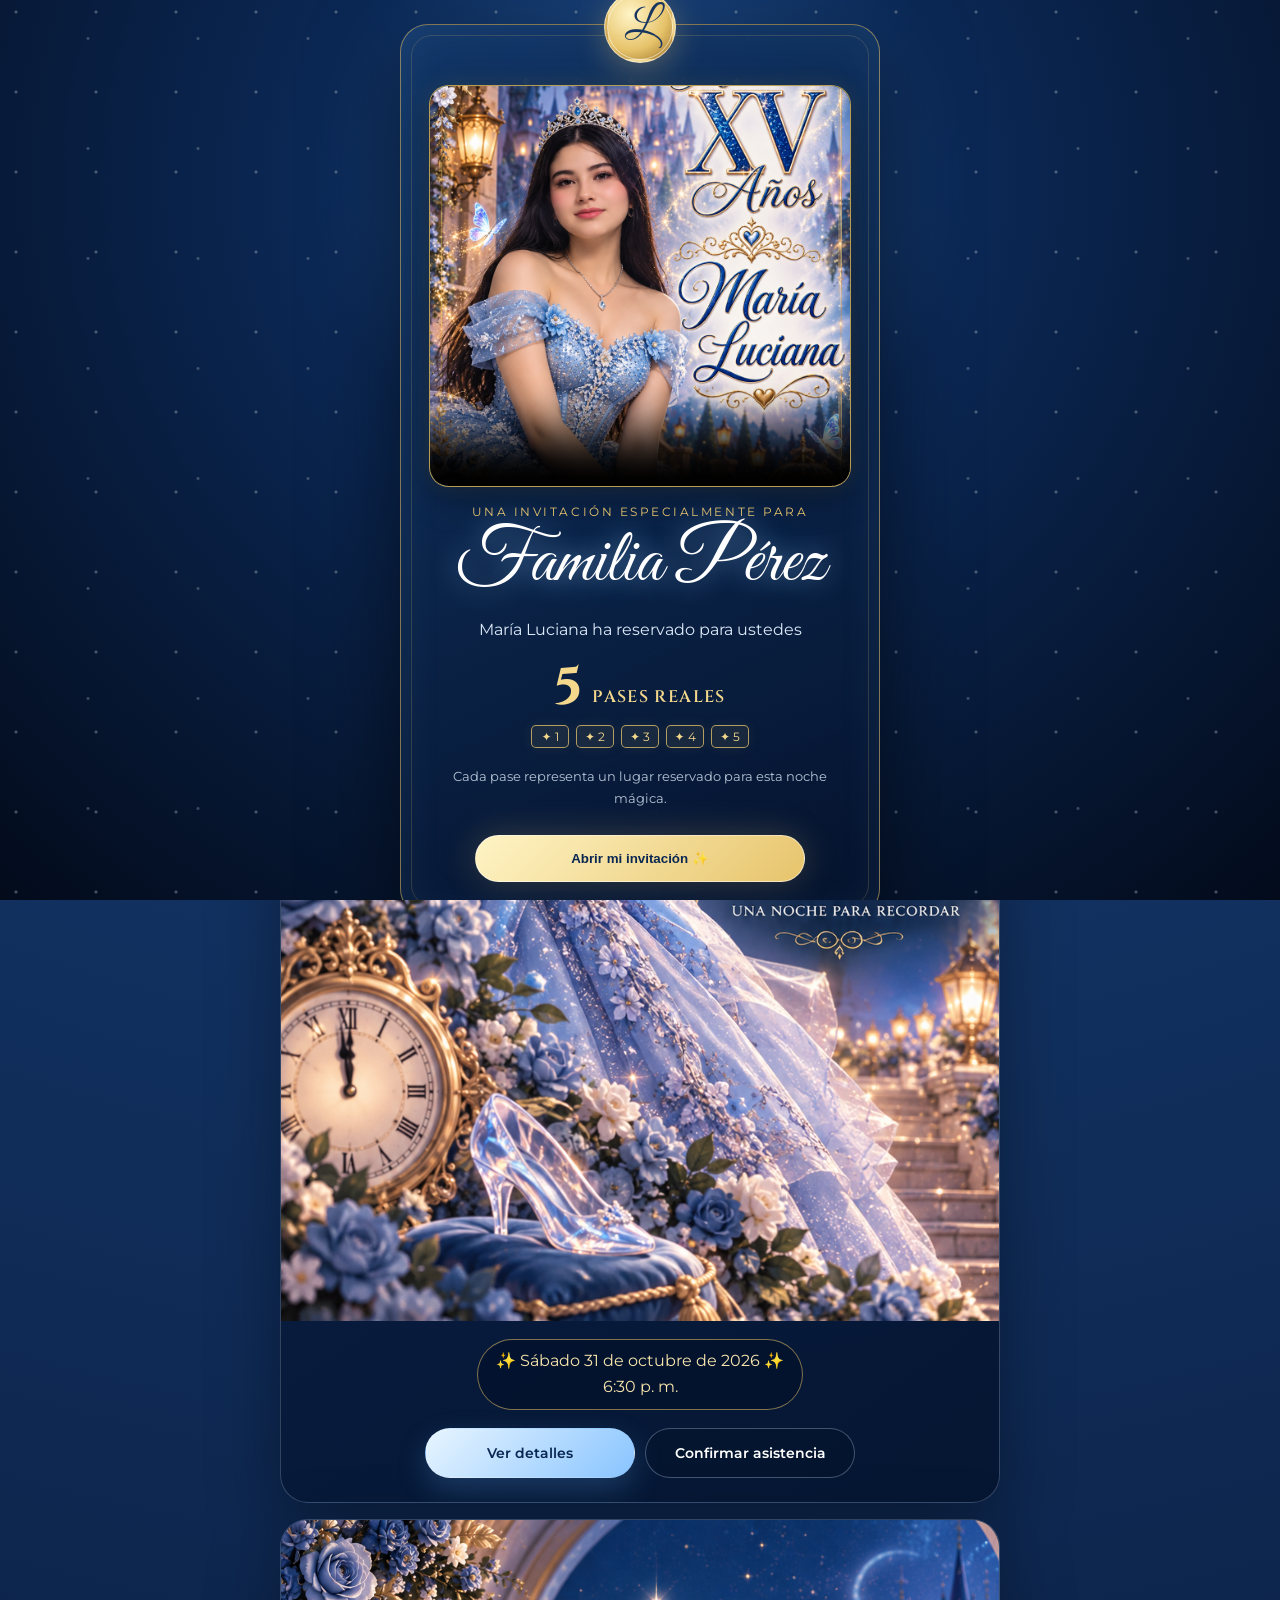
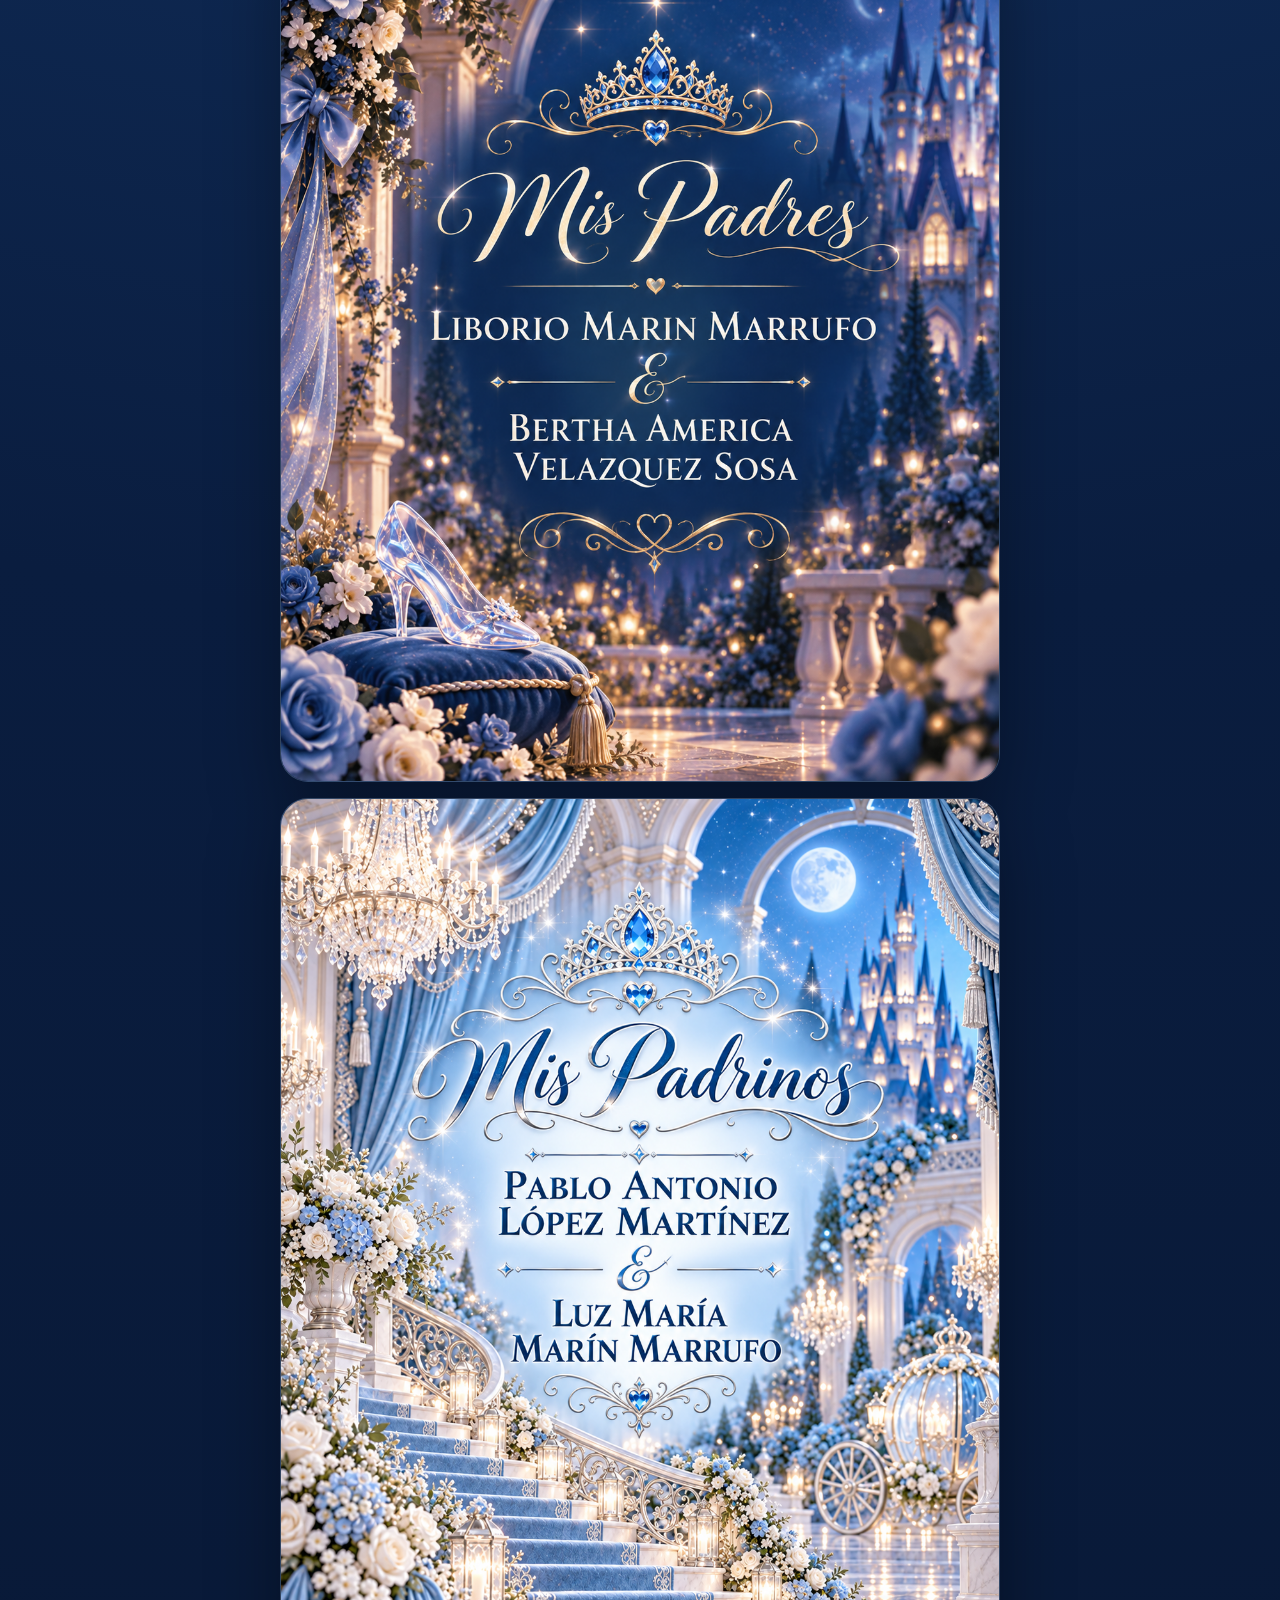
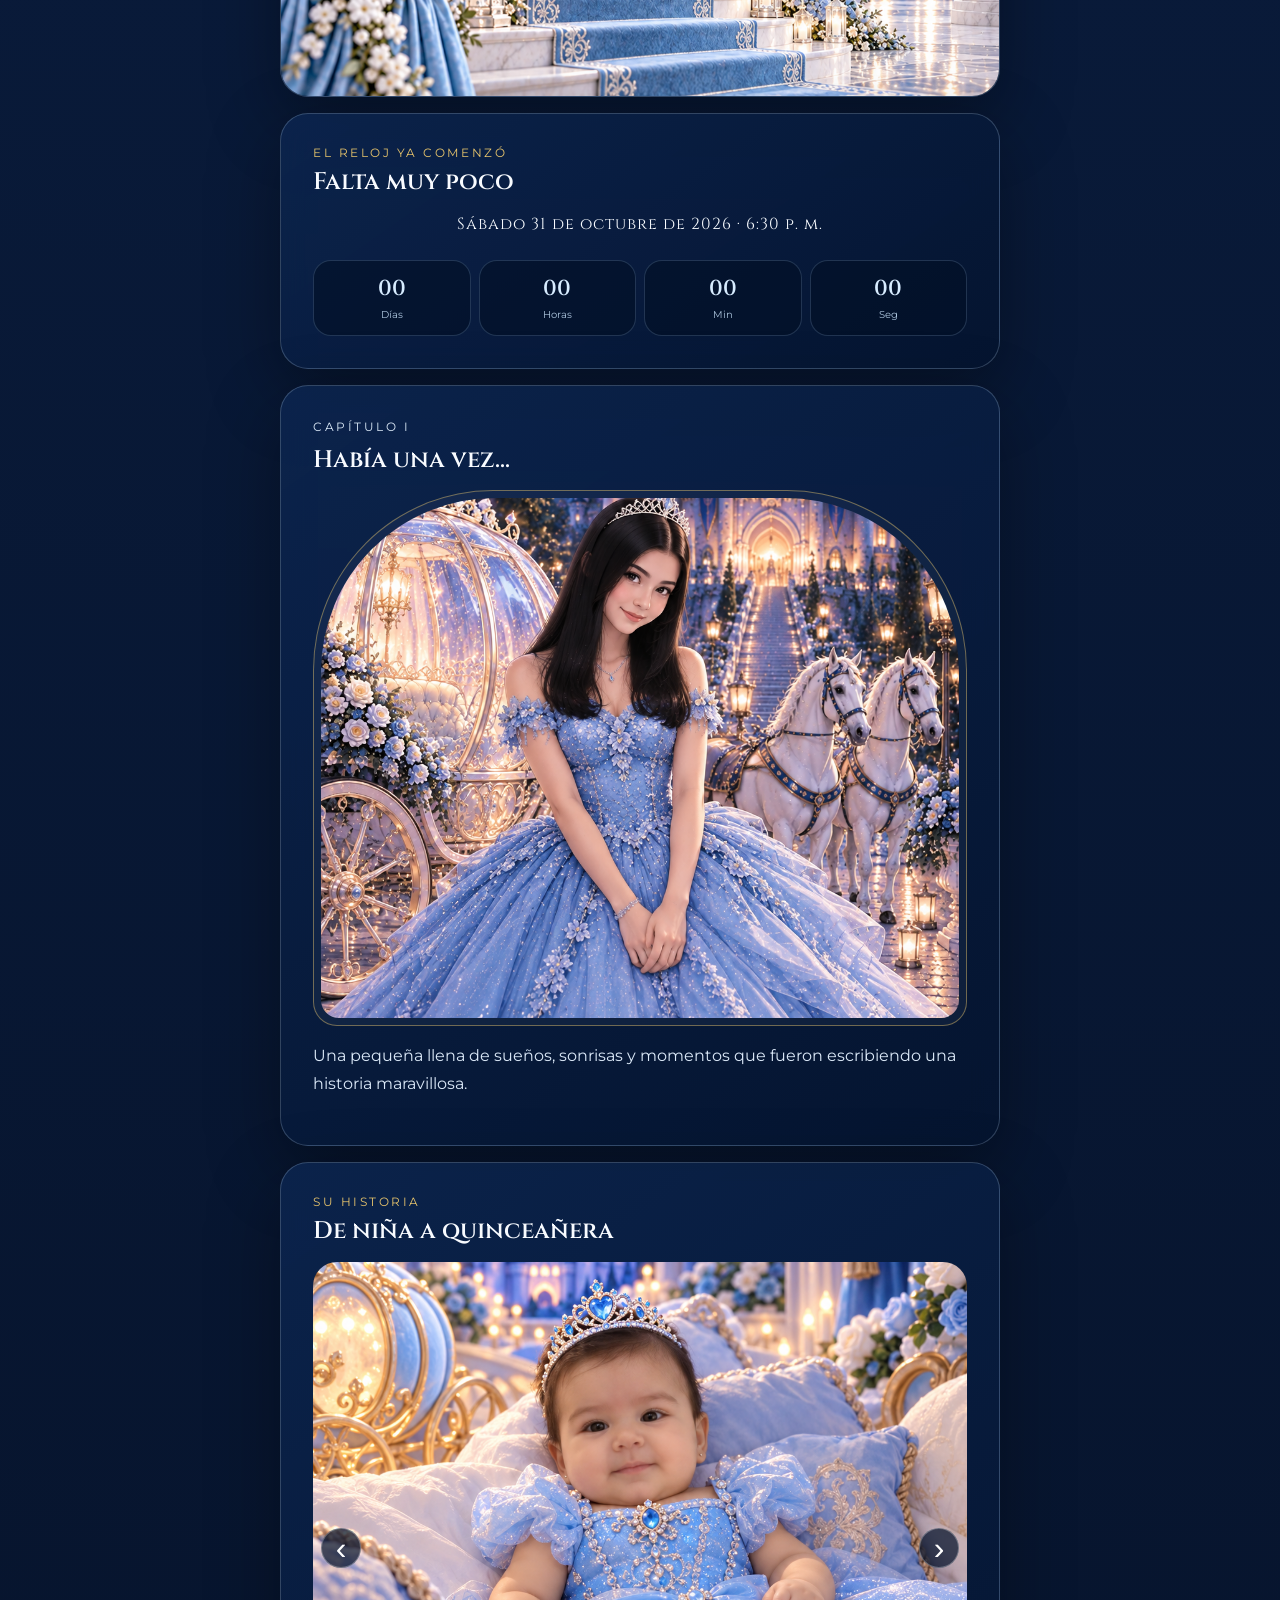
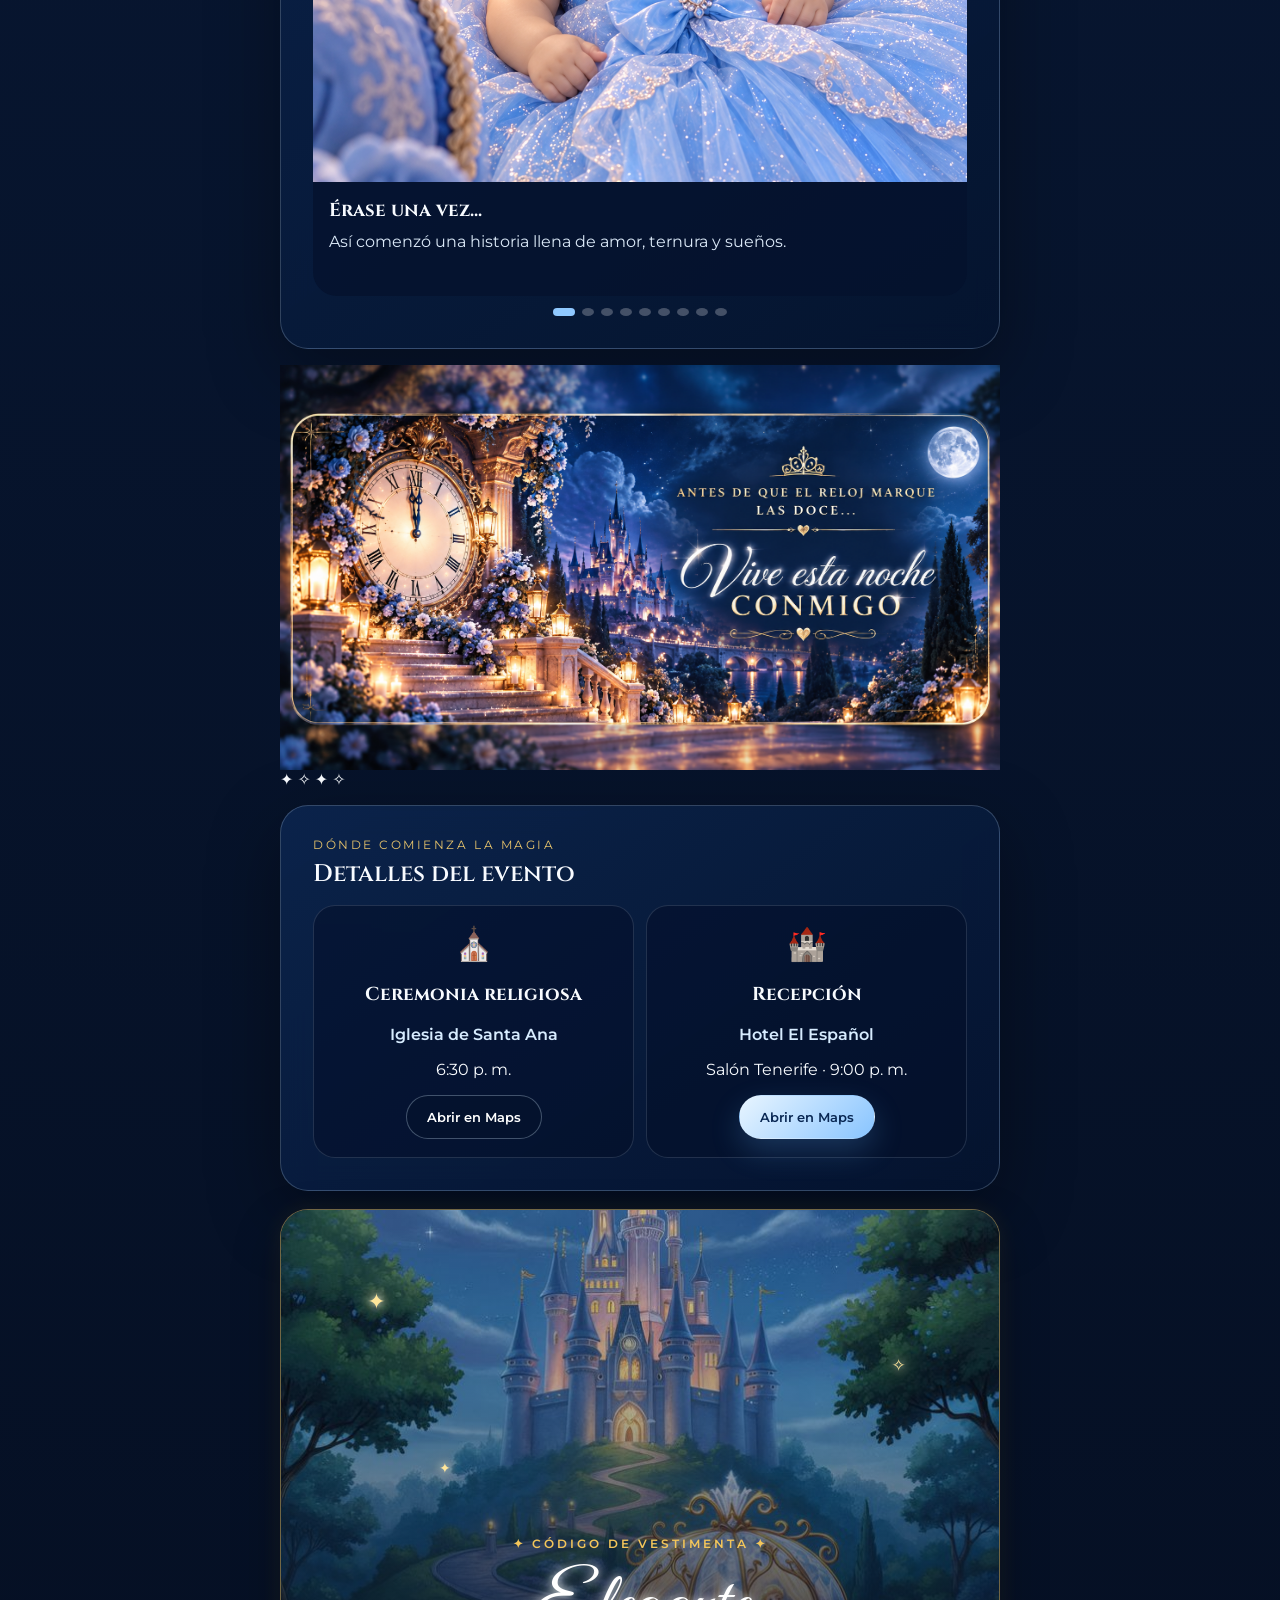
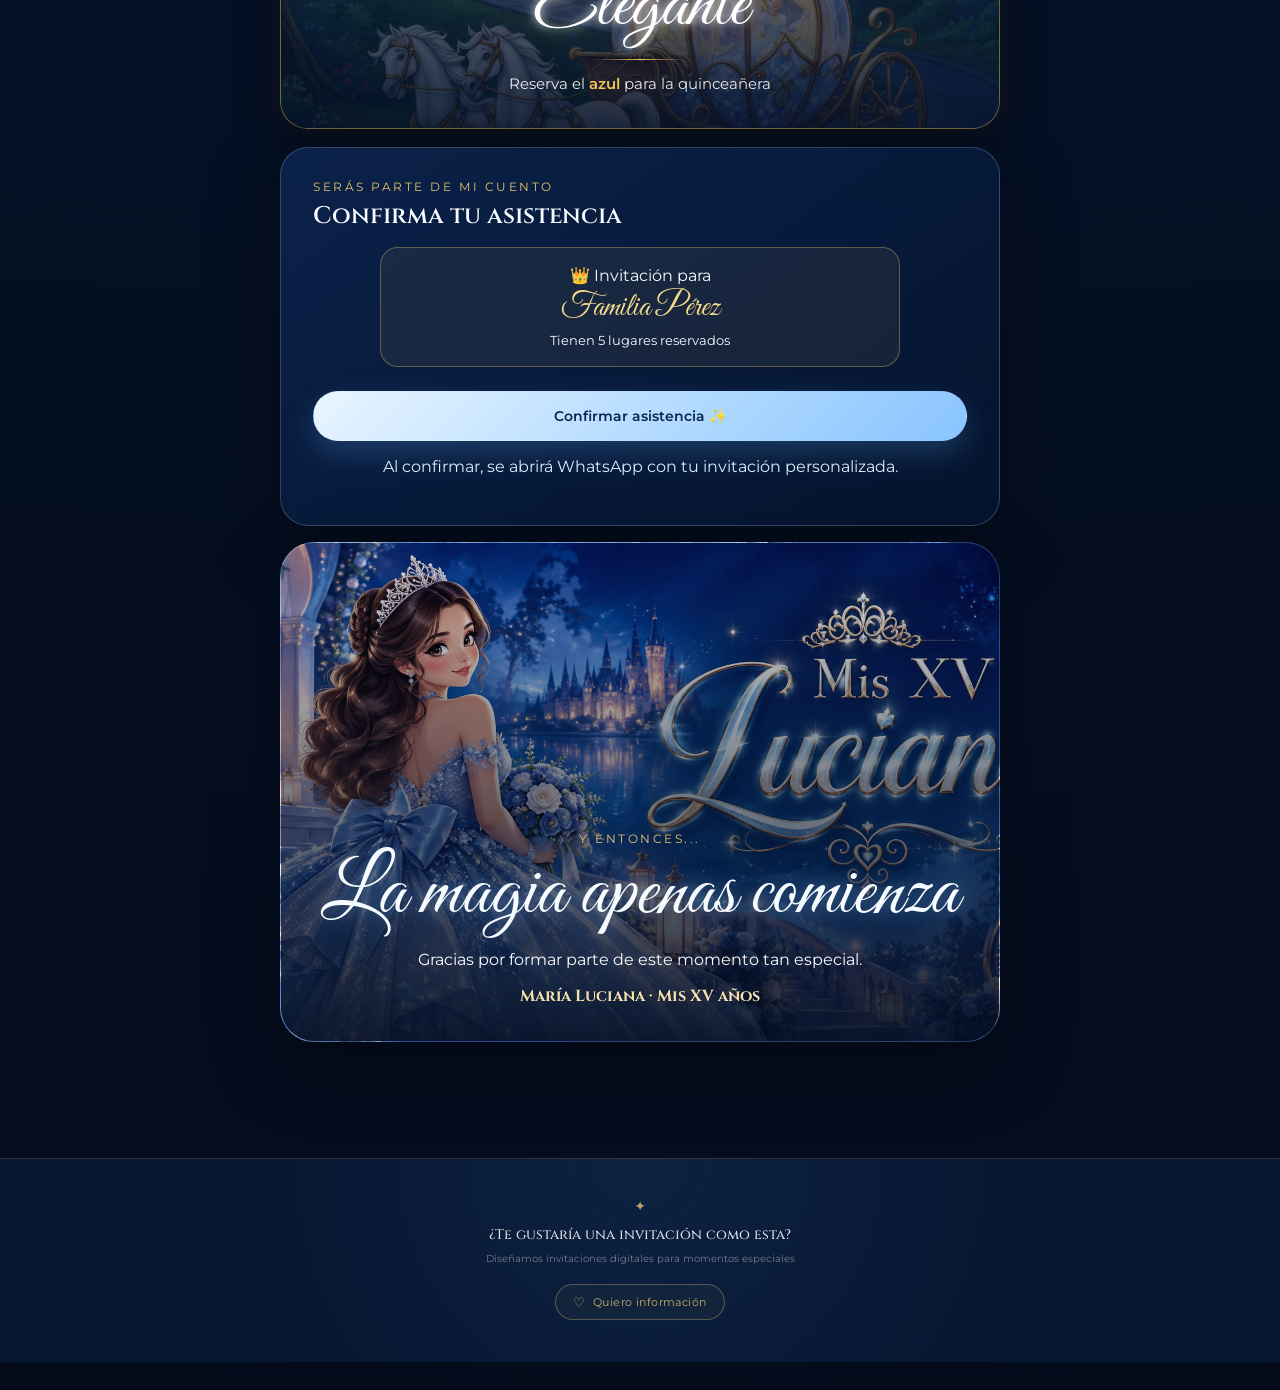
==== index.html @ dbb1c1dc "chore:img" ====
<!DOCTYPE html>
<html lang="es">
<head>
  <meta charset="UTF-8" />
  <meta name="viewport" content="width=device-width, initial-scale=1.0, viewport-fit=cover" />
  <meta name="theme-color" content="#0f2b5f" />
  <title>Mis XV - María Luciana</title>
  <meta name="description" content="Invitación de XV años de Luciana inspirada en Cenicienta." />
  <meta property="og:title" content="Mis XV - María Luciana ✨" />
  <meta property="og:description" content="Acompáñame a vivir una noche mágica inspirada en Cenicienta." />
  <meta property="og:title" content="Mis XV - María Luciana ✨" />
<meta property="og:description" content="Acompáñame a vivir una noche mágica ✨" />

<meta property="og:image" content="https://lauraac.github.io/cenicienta/img/portadaluci.jpg" />
<meta property="og:image:secure_url" content="https://lauraac.github.io/cenicienta/img/portadaluci.jpg" />
<meta property="og:image:type" content="image/jpeg" />
<meta property="og:image:width" content="1200" />
<meta property="og:image:height" content="630" />

<meta property="og:url" content="https://lauraac.github.io/cenicienta/" />
<meta property="og:type" content="website" />
  <link rel="preconnect" href="https://fonts.googleapis.com">
  <link rel="preconnect" href="https://fonts.gstatic.com" crossorigin>
  <link href="https://fonts.googleapis.com/css2?family=Cinzel:wght@500;600;700&family=Great+Vibes&family=Montserrat:wght@300;400;500;600&display=swap" rel="stylesheet">
  <link rel="stylesheet" href="styles.css" />
  <script src="script.js" defer></script>
</head>
<body>
  <!-- SOBRE MÁGICO PERSONALIZADO -->
 <section class="royal-envelope" id="royalEnvelope" aria-label="Invitación personalizada">

  <div class="royal-envelope__stars" aria-hidden="true">
    ✦ ✧ ✦ ✧ ✦
  </div>

  <div class="royal-envelope__card">

    <div class="royal-envelope__seal">L</div>

    <!-- VIDEO DE LA INVITACIÓN -->
    <div class="royal-envelope__video">

<video
  id="welcomeVideo"
  controls
  playsinline
  preload="auto"
  poster="./img/imgintro.png">

  <source
    src="./img/Amo.mp4"
    type="video/mp4">

</video>

    </div>

    <p class="eyebrow">
      Una invitación especialmente para
    </p>

    <h1 id="familyName">
      Familia Pérez
    </h1>

    <p class="royal-envelope__copy">
      María Luciana ha reservado para ustedes
    </p>

    <div class="royal-passes">
      <span class="royal-passes__number" id="passCount">5</span>
      <span class="royal-passes__label" id="passLabel">
        Pases Reservados
      </span>
    </div>

    <div
      class="royal-tickets"
      id="royalTickets"
      aria-hidden="true">
    </div>



    <p class="royal-envelope__note">
      Cada pase representa un lugar reservado
      para esta noche mágica.
    </p>

    <button
      class="royal-envelope__button"
      id="openInvitationBtn"
      type="button">

      Abrir mi invitación ✨

    </button>

  </div>

</section>

  <div class="sparkles" id="sparkles"></div>

  <!-- VIDEO DE INICIO -->
  <div class="intro intro--waiting" id="intro">
    <video
      id="introVideo"
      class="intro__video"
      playsinline
      muted
      preload="metadata"
      poster="./img/portada.jpg"
    >
      <source src="./img/intro.mp4" type="video/mp4" />
    </video>

    <div class="intro__shade"></div>

    <button
      class="audio-hint"
      id="audioHint"
      type="button">
      🔊 Toca para escuchar
    </button>

    <div class="intro__content">
      <p class="eyebrow">Érase una vez...</p>
      <h1>María Luciana</h1>
      <p class="intro__subtitle">Mis XV años</p>
    </div>

    <button
      id="enterBtn"
      class="enter-btn"
      type="button">
      Entrar al cuento ✨
    </button>
  </div>

  <!-- BOTÓN DE MÚSICA -->
  <button
    class="music-btn"
    id="musicBtn"
    type="button"
    aria-label="Reproducir música">
    ♫
  </button>

  <audio id="bgMusic" loop preload="none">
    <source src="./img/musicaa.mp3" type="audio/mpeg" />
  </audio>

  <main class="page-shell">

    <!-- PORTADA PRINCIPAL -->
    <section class="hero-image-section section-reveal" id="inicio">

      <img
        src="./img/portada10.png"
        alt="Mis XV años de María Luciana"
        class="hero-main-image"
      />

      <div class="hero-image-info">

        <div class="date-chip">
          <span>✨ Sábado 31 de octubre de 2026 ✨</span>
          <span>6:30 p. m.</span>
        </div>

        <div class="hero__actions">
          <a href="#detalles" class="btn btn--primary">
            Ver detalles
          </a>

          <a href="#confirmacion" class="btn btn--ghost">
            Confirmar asistencia
          </a>
        </div>

      </div>
    </section>

    <!-- PAPÁS -->
    <section class="parents-image-section section-reveal">
      <img
        src="./img/padres.png"
        alt="Padres de María Luciana"
        class="parents-image"
      />
    </section>

        <section class="parents-image-section section-reveal">
      <img
        src="./img/padrinos.png"
        alt="Padres de María Luciana"
        class="parents-image"
      />
    </section>

    <section class="section card section-reveal countdown-section">
     <p class="eyebrow">El reloj ya comenzó</p>
<h2 class="section-title">Falta muy poco</h2>
<p class="event-date">
  Sábado 31 de octubre de 2026 · 6:30 p. m.
</p>
      <div class="countdown" id="countdown">
        <div><span id="days">00</span><small>Días</small></div>
        <div><span id="hours">00</span><small>Horas</small></div>
        <div><span id="minutes">00</span><small>Min</small></div>
        <div><span id="seconds">00</span><small>Seg</small></div>
      </div>
    </section>

    <section class="section story section-reveal">
      <p class="eyebrow">Capítulo I</p>
      <h2 class="section-title">Había una vez...</h2>
      <div class="story__media ornate-frame">
        <img src="./img/foto1.jpg" alt="Luciana de niña" />
      </div>
      <p>Una pequeña llena de sueños, sonrisas y momentos que fueron escribiendo una historia maravillosa.</p>
    </section>

    <section class="section section-reveal">
      <p class="eyebrow">Su historia</p>
      <h2 class="section-title">De niña a quinceañera</h2>
      <div class="carousel" id="carousel">
        <button class="carousel__btn carousel__btn--prev" id="prevBtn" aria-label="Anterior">‹</button>
        <div class="carousel__viewport">
<div class="carousel__track" id="track">

  <article class="slide">
    <img src="./img/14.png" alt="María Luciana de bebé">
    <div>
      <h3>Érase una vez...</h3>
      <p>Así comenzó una historia llena de amor, ternura y sueños.</p>
    </div>
  </article>

  <article class="slide">
    <img src="./img/12.png" alt="Recuerdos de su infancia">
    <div>
      <h3>Mis primeros sueños</h3>
      <p>Pequeños pasos que comenzaron a escribir mi propia historia.</p>
    </div>
  </article>

  <article class="slide">
    <img src="./img/15.png" alt="Momentos de su niñez">
    <div>
      <h3>Un mundo de ilusión</h3>
      <p>Juegos, sonrisas y momentos mágicos que guardaré para siempre.</p>
    </div>
  </article>

  <article class="slide">
    <img src="./img/13.png" alt="Recuerdos especiales">
    <div>
      <h3>Creciendo entre sueños</h3>
      <p>Cada año trajo nuevas aventuras, aprendizajes y recuerdos.</p>
    </div>
  </article>

  <article class="slide">
    <img src="./img/16.png" alt="Una etapa especial">
    <div>
      <h3>Mi pequeña historia</h3>
      <p>Con cada paso fui descubriendo quién quería llegar a ser.</p>
    </div>
  </article>

  <article class="slide">
    <img src="./img/11.png" alt="Creciendo">
    <div>
      <h3>Los años pasaron...</h3>
      <p>Y aquella pequeña niña comenzó a convertirse en una jovencita.</p>
    </div>
  </article>

  <article class="slide">
    <img src="./img/17.png" alt="Camino a sus quince años">
    <div>
      <h3>Camino a mis XV</h3>
      <p>Los sueños crecieron conmigo y una noche muy especial comenzó a acercarse.</p>
    </div>
  </article>

  <article class="slide">
    <img src="./img/18.png" alt="María Luciana">
    <div>
      <h3>Un sueño por cumplir</h3>
      <p>Hoy miro atrás con una sonrisa y hacia adelante con el corazón lleno de ilusión.</p>
    </div>
  </article>

  <article class="slide">
    <img src="./img/19.png" alt="María Luciana en sus quince años">
    <div>
      <h3>Y llegaron mis XV...</h3>
      <p>Hoy comienza un nuevo capítulo de mi historia y quiero compartirlo contigo.</p>
    </div>
  </article>

</div>
        </div>
        <button class="carousel__btn carousel__btn--next" id="nextBtn" aria-label="Siguiente">›</button>
      </div>
      <div class="dots" id="dots"></div>
    </section>

  <section class="midnight-magic section-reveal">

  <img
    src="./img/22.png"
    alt="Antes de que el reloj marque las doce, vive esta noche conmigo"
    class="midnight-magic__image"
  />

  <!-- Brillo que pasa sobre la imagen -->
  <div class="midnight-magic__shine"></div>

  <!-- Estrellitas mágicas -->
  <div class="midnight-magic__sparkles" aria-hidden="true">
    <span>✦</span>
    <span>✧</span>
    <span>✦</span>
    <span>✧</span>
  </div>

</section>

    <section class="section section-reveal" id="detalles">
      <p class="eyebrow">Dónde comienza la magia</p>
      <h2 class="section-title">Detalles del evento</h2>
      <div class="event-grid">
        <article class="event-card">
          <span class="event-icon">⛪</span>
          <h3>Ceremonia religiosa</h3>
          <p class="event-name">Iglesia de Santa Ana</p>
          <p>6:30 p. m.</p>
          <a class="btn btn--small btn--ghost" href="https://www.google.com/maps/search/?api=1&query=Iglesia+de+Santa+Ana" target="_blank" rel="noopener">Abrir en Maps</a>
        </article>
        <article class="event-card">
          <span class="event-icon">🏰</span>
          <h3>Recepción</h3>
          <p class="event-name">Hotel El Español</p>
          <p>Salón Tenerife · 9:00 p. m.</p>
          <a class="btn btn--small btn--primary" href="https://www.google.com/maps/search/?api=1&query=Hotel+El+Español+Salon+Tenerife" target="_blank" rel="noopener">Abrir en Maps</a>
        </article>
      </div>
    </section>

<section class="dress-code section-reveal">

  <img
    src="./img/carruaje.png"
    alt="Carruaje de Cenicienta"
    class="dress-code__image"
    onerror="this.style.display='none'"
  />

  <div class="dress-code__overlay"></div>

  <div class="dress-code__sparkles" aria-hidden="true">
    <span>✦</span>
    <span>✧</span>
    <span>✦</span>
  </div>

  <div class="dress-code__content">

    <p class="dress-code__eyebrow">
      ✦ Código de vestimenta ✦
    </p>

    <h2>Elegante</h2>

    <div class="dress-code__line"></div>

    <p>
      Reserva el <strong>azul</strong> para la quinceañera
    </p>

  </div>

</section>

    <section class="section section-reveal" id="confirmacion">
      <p class="eyebrow">Serás parte de mi cuento</p>
      <h2 class="section-title">Confirma tu asistencia</h2>
      <div class="reservation-card" id="reservationCard">
        <span>👑 Invitación para</span>
        <strong id="rsvpFamilyName">Familia Pérez</strong>
        <small id="rsvpPassInfo">Tienen 5 lugares reservados</small>
      </div>
      <div class="simple-confirmation">
        <button class="btn btn--primary btn--full" id="confirmWhatsappBtn" type="button">Confirmar asistencia ✨</button>
        <p class="form-msg" id="formMsg">Al confirmar, se abrirá WhatsApp con tu invitación personalizada.</p>
      </div>
    </section>

    <section class="finale section-reveal">
      <div class="finale__overlay"></div>
      <div class="finale__content">
        <p class="eyebrow">Y entonces...</p>
        <h2 class="script-title">La magia apenas comienza</h2>
        <p>Gracias por formar parte de este momento tan especial.</p>
        <strong>María Luciana · Mis XV años</strong>
      </div>
    </section>
  </main>
<footer class="creator-footer">

  <div class="creator-footer__content">

    <span class="creator-footer__sparkle">✦</span>

    <p class="creator-footer__title">
      ¿Te gustaría una invitación como esta?
    </p>

    <p class="creator-footer__subtitle">
      Diseñamos invitaciones digitales para momentos especiales
    </p>

    <a
      class="creator-footer__contact"
      href="https://wa.me/525534633490?text=Hola%2C%20vi%20la%20invitaci%C3%B3n%20de%20Mar%C3%ADa%20Luciana%20y%20me%20gustar%C3%ADa%20informaci%C3%B3n%20para%20crear%20una%20invitaci%C3%B3n."
      target="_blank"
      rel="noopener">

      <span>♡</span>
      Quiero información

    </a>

  </div>

</footer>
</main>


<!-- =====================================
     VISOR GRANDE DE LAS FOTOS
===================================== -->

<div class="photo-lightbox" id="photoLightbox">

  <button
    class="photo-lightbox__close"
    id="photoLightboxClose"
    aria-label="Cerrar">
    ×
  </button>

  <div class="photo-lightbox__frame">

    <img
      id="photoLightboxImage"
      src=""
      alt="Recuerdo de María Luciana"
    />

  </div>

  <p class="photo-lightbox__text">
    ✦ Un recuerdo para siempre ✦
  </p>

</div>


</body>
</html>
</body>
</html>
---- styles.css ----
:root {
  --night: #07152f;
  --night2: #102c5d;
  --blue: #8fc8ff;
  --blue2: #d7ecff;
  --gold: #e7c46c;
  --white: #f8fbff;
  --soft: #dbe9f8;
  --glass: rgba(9, 31, 68, 0.72);
  --border: rgba(205, 230, 255, 0.22);
  --shadow: 0 24px 70px rgba(0, 0, 0, 0.34);
}
* {
  box-sizing: border-box;
}
html {
  scroll-behavior: smooth;
}
body {
  margin: 0;
  background: radial-gradient(
    circle at 50% -10%,
    #1c4c8d 0,
    #0a1d3f 35%,
    #040c1c 100%
  );
  color: var(--white);
  font-family: Montserrat, system-ui, sans-serif;
  overflow-x: hidden;
}
img,
video {
  display: block;
  max-width: 100%;
}
a {
  color: inherit;
}
body:before {
  content: "";
  position: fixed;
  inset: 0;
  background:
    linear-gradient(180deg, rgba(255, 255, 255, 0.025), transparent 30%),
    radial-gradient(
      circle at 10% 15%,
      rgba(143, 200, 255, 0.13),
      transparent 24%
    ),
    radial-gradient(
      circle at 90% 35%,
      rgba(231, 196, 108, 0.08),
      transparent 18%
    );
  pointer-events: none;
  z-index: -1;
}

.spark {
  position: absolute;
  width: 4px;
  height: 4px;
  border-radius: 50%;
  background: #fff;
  box-shadow: 0 0 12px 3px rgba(185, 224, 255, 0.8);
  animation: fall linear forwards;
}
@keyframes fall {
  from {
    transform: translateY(-10vh) scale(0.5);
    opacity: 0;
  }
  20% {
    opacity: 1;
  }
  to {
    transform: translateY(110vh) scale(1.2);
    opacity: 0;
  }
}
.intro {
  position: fixed;
  inset: 0;
  z-index: 1000;
  background: #020916;
  overflow: hidden;
}
.intro__video {
  width: 100%;
  height: 100%;
  object-fit: cover;
}
.intro__shade {
  position: absolute;
  inset: 0;
  background: linear-gradient(
    180deg,
    rgba(0, 10, 28, 0.18),
    rgba(2, 9, 22, 0.55) 55%,
    rgba(2, 9, 22, 0.92)
  );
}

.intro h1 {
  font:
    400 clamp(3.4rem, 16vw, 6rem)/0.9 "Great Vibes",
    cursive;
  margin: 8px 0;
  color: white;
  text-shadow: 0 0 28px rgba(151, 205, 255, 0.95);
}
.intro__subtitle {
  font-family: Cinzel, serif;
  letter-spacing: 0.28em;
  text-transform: uppercase;
}
.audio-hint {
  position: absolute;
  top: max(18px, env(safe-area-inset-top));
  left: 50%;
  transform: translateX(-50%);
  border: 1px solid rgba(255, 255, 255, 0.25);
  background: rgba(2, 12, 30, 0.55);
  color: white;
  border-radius: 999px;
  padding: 10px 14px;
  backdrop-filter: blur(12px);
}
.enter-btn {
  position: absolute;
  bottom: 28px;
  left: 50%;
  transform: translateX(-50%);
  width: min(86%, 360px);
  border: 1px solid rgba(255, 255, 255, 0.45);
  border-radius: 999px;
  padding: 15px 20px;
  background: linear-gradient(135deg, #d9efff, #8fc8ff);
  color: #0a2751;
  font-weight: 700;
  box-shadow: 0 0 35px rgba(143, 200, 255, 0.35);
}
.intro.is-hidden {
  opacity: 0;
  visibility: hidden;
  transition: 0.7s ease;
}
.music-btn {
  position: fixed;
  right: 16px;
  bottom: 18px;
  z-index: 100;
  width: 52px;
  height: 52px;
  border-radius: 50%;
  border: 1px solid rgba(255, 255, 255, 0.27);
  background: rgba(8, 26, 58, 0.78);
  color: white;
  font-size: 1.5rem;
  box-shadow: 0 10px 30px rgba(0, 0, 0, 0.32);
  backdrop-filter: blur(14px);
  opacity: 0;
visibility: hidden;
pointer-events: none;
}
.music-btn.show {
  opacity: 1;
  visibility: visible;
  pointer-events: auto;
}
.music-btn.playing {
  animation: pulse 1.8s infinite;
}
@keyframes pulse {
  50% {
    box-shadow:
      0 0 0 9px rgba(143, 200, 255, 0.08),
      0 0 30px rgba(143, 200, 255, 0.5);
  }
}
.page-shell {
  width: min(100%, 720px);
  margin: 0 auto;
  padding: 0 14px 90px;
}
.section,
.hero,
.quote-card,
.midnight-banner,
.finale {
  margin: 16px 0;
  border: 1px solid var(--border);
  box-shadow: var(--shadow);
}
.section {
  padding: 24px 18px;
  border-radius: 28px;
  background: linear-gradient(
    145deg,
    rgba(12, 37, 79, 0.88),
    rgba(5, 20, 47, 0.9)
  );
  backdrop-filter: blur(14px);
}
.eyebrow {
  margin: 0 0 8px;
  text-transform: uppercase;
  letter-spacing: 0.22em;
  font-size: 0.72rem;
  color: var(--gold);
}
.section-title {
  font:
    600 1.5rem/1.2 Cinzel,
    serif;
  margin: 4px 0 16px;
}
.script-title {
  font:
    400 clamp(3rem, 13vw, 5rem)/1 "Great Vibes",
    cursive;
  margin: 0;
  color: #f6fbff;
  text-shadow: 0 0 20px rgba(143, 200, 255, 0.5);
}
.hero {
  min-height: 96svh;
  border-radius: 0 0 34px 34px;
  margin-top: 0;
  position: relative;
  overflow: hidden;
  background:
    linear-gradient(180deg, rgba(8, 27, 61, 0.18), rgba(4, 15, 36, 0.96)),
    radial-gradient(circle at top, #285ca1, #07152f 65%);
  display: flex;
  align-items: flex-end;
}
.hero__stars {
  position: absolute;
  inset: 0;
  background-image: radial-gradient(circle, #fff 1px, transparent 1px);
  background-size: 52px 52px;
  opacity: 0.24;
}
.hero__castle {
  position: absolute;
  inset: auto 0 0;
  width: 100%;
  max-height: 72%;
  object-fit: contain;
  object-position: bottom;
  opacity: 0.36;
  filter: drop-shadow(0 0 30px rgba(143, 200, 255, 0.28));
}
.hero__content {
  position: relative;
  z-index: 2;
  padding: 42px 20px 48px;
  text-align: center;
}
.hero__name {
  font:
    600 clamp(2.3rem, 11vw, 4.3rem)/1 Cinzel,
    serif;
  margin: 8px 0 14px;
  letter-spacing: 0.08em;
}
.hero__text {
  color: var(--soft);
  line-height: 1.7;
  font-size: 0.95rem;
}
.date-chip {
  display: inline-block;
  margin: 16px 0;
  padding: 10px 14px;
  border: 1px solid rgba(231, 196, 108, 0.55);
  border-radius: 999px;
  background: rgba(3, 16, 39, 0.55);
  color: #f7e5ad;
}
.hero__actions {
  display: grid;
  gap: 10px;
  margin-top: 8px;
}
.btn {
  display: inline-flex;
  align-items: center;
  justify-content: center;
  text-decoration: none;
  border-radius: 999px;
  min-height: 50px;
  padding: 12px 20px;
  border: 1px solid transparent;
  font:
    600 0.9rem Montserrat,
    sans-serif;
  cursor: pointer;
}
.btn--primary {
  background: linear-gradient(135deg, #e8f5ff, #88c4ff);
  color: #092753;
  box-shadow: 0 12px 30px rgba(100, 180, 255, 0.22);
}
.btn--ghost {
  background: rgba(4, 18, 43, 0.5);
  border-color: rgba(207, 231, 255, 0.3);
  color: white;
}
.btn--small {
  min-height: 44px;
  font-size: 0.82rem;
}
.btn--full {
  width: 100%;
}
.quote-card {
  border-radius: 28px;
  padding: 24px 18px;
  text-align: center;
  background: linear-gradient(
    145deg,
    rgba(220, 239, 255, 0.13),
    rgba(13, 38, 79, 0.8)
  );
  font-family: Cinzel, serif;
  line-height: 1.7;
}
.glass-slipper-wrap {
  width: 110px;
  margin: 0 auto 14px;
  filter: drop-shadow(0 0 22px rgba(177, 218, 255, 0.6));
}
.countdown {
  display: grid;
  grid-template-columns: repeat(4, 1fr);
  gap: 8px;
}
.countdown > div {
  text-align: center;
  padding: 13px 4px;
  border-radius: 18px;
  background: rgba(3, 15, 38, 0.62);
  border: 1px solid rgba(171, 214, 255, 0.18);
}
.countdown span {
  display: block;
  font:
    600 1.35rem Cinzel,
    serif;
  color: var(--blue2);
}
.countdown small {
  font-size: 0.65rem;
  color: #aec7df;
}
.ornate-frame {
  border-radius: 180px 180px 24px 24px;
  overflow: hidden;
  border: 1px solid rgba(231, 196, 108, 0.45);
  padding: 7px;
  background: rgba(255, 255, 255, 0.04);
}
.ornate-frame img {
  width: 100%;
  height: 390px;
  object-fit: cover;
  border-radius: 174px 174px 18px 18px;
}
.story p {
  color: var(--soft);
  line-height: 1.7;
}
.carousel {
  position: relative;
}
.carousel__viewport {
  overflow: hidden;
  border-radius: 24px;
}
.carousel__track {
  display: flex;
  transition: transform 0.55s cubic-bezier(0.2, 0.7, 0.2, 1);
}
.slide {
  min-width: 100%;
  background: rgba(4, 18, 44, 0.75);
}
.slide img {
  width: 100%;
  height: 430px;
  object-fit: cover;
}
.slide div {
  padding: 16px;
}
.slide h3 {
  font-family: Cinzel, serif;
  margin: 0 0 6px;
}
.slide p {
  margin: 0;
  color: var(--soft);
  line-height: 1.6;
}
.carousel__btn {
  position: absolute;
  top: 42%;
  z-index: 5;
  width: 40px;
  height: 40px;
  border-radius: 50%;
  border: 1px solid rgba(255, 255, 255, 0.28);
  background: rgba(4, 17, 42, 0.72);
  color: white;
  font-size: 2rem;
}
.carousel__btn--prev {
  left: 8px;
}
.carousel__btn--next {
  right: 8px;
}
.dots {
  display: flex;
  justify-content: center;
  gap: 7px;
  margin-top: 12px;
}
.dot {
  width: 8px;
  height: 8px;
  border-radius: 50%;
  border: 0;
  background: rgba(255, 255, 255, 0.25);
}
.dot.active {
  width: 22px;
  border-radius: 10px;
  background: var(--blue);
}
.midnight-banner {
  border-radius: 28px;
  padding: 18px;
  display: flex;
  gap: 16px;
  align-items: center;
  background: linear-gradient(
    135deg,
    rgba(4, 17, 44, 0.96),
    rgba(26, 67, 122, 0.75)
  );
}
.midnight-banner img {
  width: 105px;
  filter: drop-shadow(0 0 18px rgba(231, 196, 108, 0.35));
}
.midnight-banner h2 {
  font:
    600 1.2rem Cinzel,
    serif;
  margin: 0;
}
.event-grid {
  display: grid;
  gap: 12px;
}
.event-card {
  padding: 18px;
  border-radius: 22px;
  background: rgba(4, 17, 42, 0.58);
  border: 1px solid rgba(210, 234, 255, 0.14);
  text-align: center;
}
.event-icon {
  font-size: 2rem;
}
.event-card h3 {
  font-family: Cinzel, serif;
}
.event-name {
  font-weight: 600;
  color: var(--blue2);
}
.carriage {
  text-align: center;
}
.carriage img {
  width: min(300px, 80%);
  margin: 0 auto 18px;
  filter: drop-shadow(0 0 25px rgba(143, 200, 255, 0.25));
}
.gifts {
  text-align: center;
}
.envelope {
  font-size: 4rem;
  animation: floaty 2.4s ease-in-out infinite;
}
@keyframes floaty {
  50% {
    transform: translateY(-9px) rotate(2deg);
  }
}
.rsvp-form {
  display: grid;
  gap: 14px;
}
.rsvp-form label {
  display: grid;
  gap: 7px;
  font-size: 0.82rem;
  color: #c6dbef;
}
.rsvp-form input,
.rsvp-form select,
.rsvp-form textarea {
  width: 100%;
  border: 1px solid rgba(210, 234, 255, 0.18);
  border-radius: 16px;
  background: rgba(3, 15, 38, 0.75);
  color: white;
  padding: 14px 13px;
  font: inherit;
  outline: none;
}
.rsvp-form input:focus,
.rsvp-form select:focus,
.rsvp-form textarea:focus {
  border-color: var(--blue);
  box-shadow: 0 0 0 3px rgba(143, 200, 255, 0.08);
}
.form-msg {
  min-height: 20px;
  text-align: center;
  color: #d9ecff;
}
.finale {
  min-height: 500px;
  border-radius: 34px;
  position: relative;
  overflow: hidden;
  background: url("./img/portada.jpg") center/cover;
}
.finale__overlay {
  position: absolute;
  inset: 0;
  background: linear-gradient(
    180deg,
    rgba(5, 18, 43, 0.15),
    rgba(4, 14, 34, 0.92)
  );
}
.finale__content {
  position: absolute;
  left: 20px;
  right: 20px;
  bottom: 34px;
  text-align: center;
}
.finale strong {
  font-family: Cinzel, serif;
  color: #f2dfaa;
}
.section-reveal {
  opacity: 0;
  transform: translateY(22px);
  transition: 0.7s ease;
}
.section-reveal.visible {
  opacity: 1;
  transform: none;
}
@media (min-width: 760px) {
  body {
    padding: 28px 0;
  }
  .page-shell {
    padding: 0 0 100px;
  }
  .hero {
    min-height: 820px;
    border-radius: 36px;
  }
  .hero__content {
    padding-inline: 60px;
  }
  .hero__actions {
    display: flex;
    justify-content: center;
  }
  .hero__actions .btn {
    min-width: 210px;
  }
  .event-grid {
    grid-template-columns: 1fr 1fr;
  }
  .section {
    padding: 32px;
  }
  .slide img {
    height: 520px;
  }
  .ornate-frame img {
    height: 520px;
  }
}
.intro__content {
  opacity: 0;
  visibility: hidden;
  transform: translateY(20px);
  transition: opacity 1.5s ease, transform 1.5s ease;
}

.intro__content.show {
  opacity: 1;
  visibility: visible;
  transform: translateY(0);
}
/* ESTRELLAS MÁGICAS CON TU IMAGEN */
.magic-star-img {
  position: fixed;
  width: 32px;
  height: auto;

  pointer-events: none;
  z-index: 9998;

  opacity: 0;

  filter: drop-shadow(0 0 5px rgba(255, 255, 255, 0.9))
    drop-shadow(0 0 12px rgba(173, 216, 255, 0.8))
    drop-shadow(0 0 25px rgba(116, 178, 255, 0.5));

  animation: starMagicGlow 5s ease-in-out infinite;
}

@keyframes starMagicGlow {
  0% {
    opacity: 0;
    transform: scale(0.3) rotate(-8deg);
  }

  25% {
    opacity: 0.4;
    transform: scale(0.8) rotate(0deg);
  }

  50% {
    opacity: 1;
    transform: scale(1.25) rotate(8deg);
  }

  75% {
    opacity: 0.5;
    transform: scale(0.9) rotate(3deg);
  }

  100% {
    opacity: 0;
    transform: scale(0.3) rotate(-8deg);
  }
}
.parents {
  margin: 25px auto;
  text-align: center;
}

.parents .eyebrow {
  margin-bottom: 12px;
}

.parents h3 {
  margin: 5px 0;
  font-family: "Cinzel", serif;
  font-size: 1.1rem;
  font-weight: 500;
}

.parents span {
  display: block;
  margin: 5px 0;
  font-family: "Great Vibes", cursive;
  font-size: 2rem;
}

.event-date {
  margin: 10px 0 25px;
  text-align: center;
  font-family: "Cinzel", serif;
  font-size: 1rem;
  letter-spacing: 1px;
}
.music-btn {
  position: fixed;
  right: 18px;
  bottom: 18px;
  width: 56px;
  height: 56px;
  border: none;
  border-radius: 50%;
  cursor: pointer;
  z-index: 9999;

  display: flex;
  align-items: center;
  justify-content: center;

  font-size: 1.5rem;
  background: rgba(255, 255, 255, 0.9);
  box-shadow: 0 8px 25px rgba(0, 0, 0, 0.25);

  backdrop-filter: blur(10px);
  transition: transform 0.25s ease, box-shadow 0.25s ease;
}

.music-btn:hover {
  transform: scale(1.08);
}

.music-btn.playing {
  animation: musicPulse 2s infinite ease-in-out;
}

@keyframes musicPulse {
  0%, 100% {
    transform: scale(1);
  }

  50% {
    transform: scale(1.08);
  }
}

/* Botón de música oculto mientras se reproduce la intro */
.music-btn {
  opacity: 0;
  visibility: hidden;
  pointer-events: none;

  transition:
    opacity 0.8s ease,
    transform 0.25s ease;
}

/* Mostrar botón después de cerrar el video */
.music-btn.show {
  opacity: 1;
  visibility: visible;
  pointer-events: auto;
}
/* ===== TEXTO DE LA INTRO: APARECE AL SEGUNDO 10 ===== */

.intro__content {
  position: absolute !important;
  left: 24px !important;
  right: 24px !important;
  bottom: 110px !important;

  z-index: 20 !important;
  text-align: center;

  opacity: 0 !important;
  visibility: hidden !important;

  transform: translateY(25px);
  transition:
    opacity 1.5s ease,
    transform 1.5s ease;
}

.intro__content.show {
  opacity: 1 !important;
  visibility: visible !important;
  transform: translateY(0);
}

/* ===== IMAGEN ZAPATILLA GRANDE ===== */

.magic-image-section {
  width: 100%;
  margin: 30px 0;
  padding: 0;
  overflow: hidden;
}

.magic-image {
  display: block;

  width: 100%;
  height: auto;

  margin: 0;
  padding: 0;

  object-fit: cover;
}
/* ===== NUEVA PORTADA PRINCIPAL ===== */

.hero-image-section {
  width: 100%;
  padding: 0;
  margin: 0;
}

.hero-main-image {
  display: block;
  width: 100%;
  height: auto;
  margin: 0;
  padding: 0;
}

/* Fecha y botones debajo de la imagen */
.hero-image-info {
  width: 100%;
  padding: 18px 20px 30px;
  box-sizing: border-box;
  text-align: center;
}

.hero-image-info .date-chip {
  margin: 0 auto 20px;
}

.hero-image-info .hero__actions {
  margin-top: 0;
}
.parents-image-section {
  width: 100%;
  padding: 0;
  margin: 25px 0;
}

.parents-image {
  display: block;
  width: 100%;
  height: auto;
}
/* ===== PORTADA PRINCIPAL COMO TARJETA ===== */

.hero-image-section {
  width: 100%;
  margin: 16px 0;

  border: 1px solid var(--border);
  border-radius: 28px;

  background: linear-gradient(
    145deg,
    rgba(12, 37, 79, 0.88),
    rgba(5, 20, 47, 0.9)
  );

  box-shadow: var(--shadow);

  overflow: hidden;
}

/* Imagen de portada */
.hero-main-image {
  display: block;
  width: 100%;
  height: auto;

  margin: 0;
  padding: 0;
}

/* Parte inferior con fecha y botones */
.hero-image-info {
  width: 100%;

  padding: 18px 18px 24px;

  box-sizing: border-box;
  text-align: center;
}

/* Fecha en dos líneas */
.hero-image-info .date-chip {
  display: inline-flex;
  flex-direction: column;
  align-items: center;

  gap: 4px;

  margin: 0 auto 18px;

  padding: 10px 18px;

  max-width: 100%;

  white-space: normal;
  line-height: 1.4;
}

/* Botones dentro de la misma tarjeta */
.hero-image-info .hero__actions {
  margin-top: 0;
  width: 100%;
}

/* ===== TARJETA IMAGEN DE LOS PAPÁS ===== */

.parents-image-section {
  width: 100%;
  margin: 16px 0;

  border: 1px solid var(--border);
  border-radius: 28px;

  background: linear-gradient(
    145deg,
    rgba(12, 37, 79, 0.88),
    rgba(5, 20, 47, 0.9)
  );

  box-shadow: var(--shadow);

  overflow: hidden;
}

/* Imagen ocupa todo el ancho dentro de su tarjeta */
.parents-image {
  display: block;
  width: 100%;
  height: auto;

  margin: 0;
  padding: 0;
}
.music-btn {
  background: linear-gradient(
    135deg,
    #9fd3ff,
    #5faef7
  );

  color: #08315f;

  border: 1px solid rgba(255, 255, 255, 0.45);

  box-shadow:
    0 8px 25px rgba(0, 0, 0, 0.25),
    0 0 20px rgba(143, 200, 255, 0.45);
}
/* ===== INVITACIÓN PERSONALIZADA: SOBRE + PASES REALES ===== */
body.envelope-open { overflow: hidden; }
.intro.intro--waiting { visibility: hidden; }
.royal-envelope {
  position: fixed; inset: 0; z-index: 2000; display: grid; place-items: center;
  padding: 24px 18px; overflow: auto;
  background: radial-gradient(circle at 50% 20%, #245a9e 0, #0b2855 34%, #030b1b 100%);
  transition: opacity .8s ease, visibility .8s ease, transform .8s ease;
}
.royal-envelope::before { content:""; position:absolute; inset:0; pointer-events:none; background:radial-gradient(circle at 20% 15%,rgba(255,255,255,.28) 0 1px,transparent 2px),radial-gradient(circle at 80% 35%,rgba(255,255,255,.22) 0 1px,transparent 2px); background-size:80px 80px,110px 110px; }
.royal-envelope.is-open { opacity:0; visibility:hidden; transform:scale(1.06); }
.royal-envelope__card { position:relative; width:min(92vw,480px); text-align:center; padding:48px 28px 34px; border:1px solid rgba(231,196,108,.55); border-radius:28px; background:linear-gradient(155deg,rgba(18,54,103,.96),rgba(5,19,45,.97)); box-shadow:0 30px 90px rgba(0,0,0,.55), inset 0 0 45px rgba(143,200,255,.08); }
.royal-envelope__card::before { content:""; position:absolute; inset:10px; border:1px solid rgba(231,196,108,.18); border-radius:21px; pointer-events:none; }
.royal-envelope__seal { width:72px; height:72px; margin:-82px auto 22px; display:grid; place-items:center; border-radius:50%; font:400 2.7rem/1 "Great Vibes",cursive; color:#17355f; background:radial-gradient(circle at 35% 30%,#fff5c7,#e7c46c 58%,#9f7226); border:4px double rgba(255,255,255,.55); box-shadow:0 8px 30px rgba(231,196,108,.32); }
.royal-envelope h1 { margin:8px 0 10px; font:400 clamp(2.7rem,12vw,4.6rem)/1 "Great Vibes",cursive; color:#fff; text-shadow:0 0 26px rgba(143,200,255,.65); }
.royal-envelope__copy,.royal-envelope__note { color:#dbe9f8; line-height:1.65; }
.royal-envelope__note { font-size:.82rem; opacity:.82; }
.royal-passes { display:flex; align-items:baseline; justify-content:center; gap:10px; margin:18px 0 8px; color:#f4d98d; }
.royal-passes__number { font:700 3.2rem/1 Cinzel,serif; }
.royal-passes__label { font:600 1.05rem/1 Cinzel,serif; letter-spacing:.08em; text-transform:uppercase; }
.royal-tickets { display:flex; justify-content:center; flex-wrap:wrap; gap:7px; min-height:28px; margin:13px 0; }
.royal-ticket { width:38px; height:23px; display:grid; place-items:center; border:1px solid rgba(231,196,108,.75); border-radius:5px; color:#f4d98d; background:rgba(231,196,108,.08); font-size:.75rem; box-shadow:0 0 14px rgba(231,196,108,.08); }
.royal-envelope__button { width:min(100%,330px); margin-top:12px; border:1px solid rgba(255,255,255,.5); border-radius:999px; padding:15px 20px; cursor:pointer; font-weight:700; color:#0a2751; background:linear-gradient(135deg,#fff4c5,#e7c46c); box-shadow:0 0 35px rgba(231,196,108,.22); }
.royal-envelope__stars { position:absolute; top:8%; color:#fff1b8; letter-spacing:1.1rem; opacity:.7; animation:royalTwinkle 2.2s ease-in-out infinite alternate; }
@keyframes royalTwinkle { to { opacity:1; transform:scale(1.08); text-shadow:0 0 20px #fff; } }
.reservation-card { margin:0 auto 24px; max-width:520px; padding:18px; text-align:center; border:1px solid rgba(231,196,108,.35); border-radius:18px; background:rgba(231,196,108,.07); }
.reservation-card span,.reservation-card small { display:block; }
.reservation-card strong { display:block; margin:5px 0; font:400 2rem/1.15 "Great Vibes",cursive; color:#f4d98d; }

/* ✨ EFECTO MÁGICO BOTÓN ABRIR INVITACIÓN ✨ */

.royal-envelope__button {
  position: relative;
  overflow: hidden;

  animation: brilloBoton 2.5s ease-in-out infinite;
}

/* Destello que cruza el botón */
.royal-envelope__button::before {
  content: "";
  position: absolute;

  top: -50%;
  left: -80px;

  width: 45px;
  height: 200%;

  background: linear-gradient(
    90deg,
    transparent,
    rgba(255,255,255,0.25),
    rgba(255,255,255,0.95),
    rgba(255,255,255,0.25),
    transparent
  );

  transform: rotate(25deg);

  animation: destelloBoton 3s ease-in-out infinite;

  pointer-events: none;
}

/* Brillo alrededor del botón */
@keyframes brilloBoton {

  0%, 100% {
    box-shadow:
      0 8px 25px rgba(0,0,0,.25),
      0 0 8px rgba(255,215,100,.25);
  }

  50% {
    box-shadow:
      0 8px 25px rgba(0,0,0,.25),
      0 0 18px rgba(255,220,120,.75),
      0 0 35px rgba(255,220,120,.35);
  }
}

/* Movimiento del destello */
@keyframes destelloBoton {

  0% {
    left: -100px;
  }

  35% {
    left: 120%;
  }

  100% {
    left: 120%;
  }
}

/* Al tocar el botón */
.royal-envelope__button:active {
  transform: scale(.96);
}
/* ========================================
   VIDEO EN INVITACIÓN PERSONALIZADA
======================================== */

.royal-envelope__video {
    width: 100%;
    max-width: 470px;

    margin: 22px auto 18px;

    border-radius: 20px;
    overflow: hidden;

    border: 1px solid rgba(241, 200, 91, 0.75);

    box-shadow:
        0 12px 35px rgba(0, 0, 0, 0.30),
        0 0 20px rgba(241, 200, 91, 0.12);

    background: #061b3d;
}

.royal-envelope__video video {
    display: block;

    width: 100%;
    height: auto;

    max-height: 400px;

    object-fit: cover;
}

/* ✨ EFECTO MÁGICO DE LOS PASES ✨ */

.royal-ticket {
  animation: paseMagico 2.5s ease-in-out infinite;
}

/* Cada pase se mueve en diferente momento */
.royal-ticket:nth-child(1) {
  animation-delay: 0s;
}

.royal-ticket:nth-child(2) {
  animation-delay: .20s;
}

.royal-ticket:nth-child(3) {
  animation-delay: .40s;
}

.royal-ticket:nth-child(4) {
  animation-delay: .60s;
}

.royal-ticket:nth-child(5) {
  animation-delay: .80s;
}

@keyframes paseMagico {

  0%, 60%, 100% {
    transform: scale(1);
  }

  30% {
    transform: scale(1.10);
    box-shadow:
      0 0 8px rgba(255, 220, 120, .5),
      0 0 15px rgba(255, 220, 120, .25);
  }
}

/* ✨ EFECTO MÁGICO NOMBRE DE LA FAMILIA ✨ */

#familyName {
  animation: nombreMagico 3s ease-in-out infinite;
  transform-origin: center;
}

@keyframes nombreMagico {

  0%, 100% {
    transform: scale(1);
    text-shadow:
      0 0 4px rgba(255,255,255,.25);
  }

  50% {
    transform: scale(1.04);

    text-shadow:
      0 0 6px rgba(255,255,255,.9),
      0 0 14px rgba(255,255,255,.55),
      0 0 24px rgba(255,215,120,.35);
  }
}
.admin-logo {
  display: block;
  width: 100%;
  max-width: 100%;
  height: auto;

  margin: 15px 0 28px;

  border-radius: 18px;
  object-fit: cover;

  border: 1px solid rgba(244, 198, 90, .45);

  box-shadow:
    0 10px 30px rgba(0, 0, 0, .25),
    0 0 18px rgba(244, 198, 90, .12);
}

/* Footer discreto de contacto */

.creator-footer {
  padding: 38px 20px 42px;
  text-align: center;

  background:
    radial-gradient(
      circle at 50% 0%,
      rgba(72, 125, 190, .10),
      transparent 55%
    ),
    #061733;

  border-top: 1px solid rgba(244, 198, 90, .15);
}


.creator-footer__content {
  max-width: 430px;
  margin: 0 auto;
}


.creator-footer__sparkle {
  display: block;

  margin-bottom: 10px;

  color: #e7c46c;

  font-size: 14px;

  opacity: .8;

  animation: footerSparkle 2.5s ease-in-out infinite;
}


.creator-footer__title {
  margin: 0;

  font-family: "Cinzel", serif;

  font-size: 14px;
  font-weight: 500;

  color: rgba(255,255,255,.85);
}


.creator-footer__subtitle {
  margin: 7px 0 17px;

  font-family: "Montserrat", sans-serif;

  font-size: 10px;
  line-height: 1.6;

  color: rgba(255,255,255,.42);
}


/* BOTÓN DISCRETO */

.creator-footer__contact {
  display: inline-flex;

  align-items: center;
  justify-content: center;

  gap: 7px;

  padding: 9px 17px;

  border: 1px solid rgba(231,196,108,.32);

  border-radius: 999px;

  background: rgba(231,196,108,.04);

  color: rgba(231,196,108,.85);

  font-family: "Montserrat", sans-serif;

  font-size: 11px;

  letter-spacing: .04em;

  text-decoration: none;

  transition:
    transform .3s ease,
    background .3s ease,
    border-color .3s ease,
    box-shadow .3s ease;
}


.creator-footer__contact:hover {
  transform: translateY(-2px);

  background: rgba(231,196,108,.09);

  border-color: rgba(231,196,108,.65);

  box-shadow:
    0 8px 25px rgba(0,0,0,.18),
    0 0 15px rgba(231,196,108,.10);
}


.creator-footer__contact span {
  font-size: 13px;
}


@keyframes footerSparkle {

  0%, 100% {
    opacity: .35;
    transform: scale(.8);
  }

  50% {
    opacity: 1;
    transform: scale(1.15);
  }

}

/* ========================================
   CÓDIGO DE VESTIMENTA - ESTILO CENICIENTA
======================================== */

.dress-code {
  position: relative;
  width: 100%;
  min-height: 520px;

  border-radius: 28px;
  overflow: hidden;

  margin: 18px 0;

  border: 1px solid rgba(244, 198, 90, .45);

  box-shadow:
    0 20px 45px rgba(0, 0, 0, .35),
    0 0 25px rgba(244, 198, 90, .08);

  background: #061733;
}


/* IMAGEN */

.dress-code__image {
  position: absolute;
  inset: 0;

  width: 100%;
  height: 100%;

  object-fit: cover;
  object-position: center;

  transform: scale(1.02);

  animation: dressImageMagic 9s ease-in-out infinite alternate;
}


/* DEGRADADO PARA PODER LEER LAS LETRAS */

.dress-code__overlay {
  position: absolute;
  inset: 0;

  background:
    linear-gradient(
      180deg,
      rgba(3, 15, 38, .18) 0%,
      rgba(3, 15, 38, .28) 35%,
      rgba(3, 15, 38, .88) 100%
    );
}


/* TEXTO ENCIMA DE LA IMAGEN */

.dress-code__content {
  position: absolute;

  left: 20px;
  right: 20px;
  bottom: 35px;

  z-index: 3;

  text-align: center;
  color: white;
}


.dress-code__eyebrow {
  margin: 0 0 8px;

  color: #f4c65a;

  font-family: "Montserrat", sans-serif;
  font-size: 12px;
  font-weight: 600;

  letter-spacing: .25em;
  text-transform: uppercase;
}


.dress-code__content h2 {
  margin: 0;

  font-family: "Great Vibes", cursive;

  font-size: clamp(48px, 10vw, 76px);
  font-weight: 400;

  color: #fff;

  text-shadow:
    0 0 8px rgba(255, 255, 255, .8),
    0 0 18px rgba(255, 255, 255, .35),
    0 0 28px rgba(244, 198, 90, .20);

  animation: dressTitleGlow 3s ease-in-out infinite;
}


.dress-code__line {
  width: 90px;
  height: 1px;

  margin: 5px auto 14px;

  background: linear-gradient(
    90deg,
    transparent,
    #f4c65a,
    transparent
  );
}


.dress-code__content > p:last-child {
  margin: 0;

  font-family: "Montserrat", sans-serif;
  font-size: 15px;

  color: rgba(255, 255, 255, .9);
}


.dress-code__content strong {
  color: #f4c65a;
  font-weight: 600;
}


/* ESTRELLITAS */

.dress-code__sparkles {
  position: absolute;
  inset: 0;

  z-index: 2;

  pointer-events: none;
}


.dress-code__sparkles span {
  position: absolute;

  color: #ffe59a;

  text-shadow:
    0 0 8px #fff,
    0 0 15px #f4c65a;

  animation: dressSparkle 2.4s ease-in-out infinite;
}


.dress-code__sparkles span:nth-child(1) {
  top: 15%;
  left: 12%;

  font-size: 22px;
}


.dress-code__sparkles span:nth-child(2) {
  top: 28%;
  right: 13%;

  font-size: 17px;

  animation-delay: .8s;
}


.dress-code__sparkles span:nth-child(3) {
  top: 48%;
  left: 22%;

  font-size: 14px;

  animation-delay: 1.4s;
}


/* MOVIMIENTO MUY SUAVE DE LA IMAGEN */

@keyframes dressImageMagic {

  from {
    transform: scale(1.02);
  }

  to {
    transform: scale(1.09);
  }
}


/* BRILLO DE ELEGANTE */

@keyframes dressTitleGlow {

  0%, 100% {
    text-shadow:
      0 0 6px rgba(255, 255, 255, .55),
      0 0 15px rgba(244, 198, 90, .15);
  }

  50% {
    text-shadow:
      0 0 10px rgba(255, 255, 255, .95),
      0 0 22px rgba(255, 255, 255, .40),
      0 0 35px rgba(244, 198, 90, .30);
  }
}


/* ESTRELLAS PARPADEANDO */

@keyframes dressSparkle {

  0%, 100% {
    opacity: .25;
    transform: scale(.7) rotate(0deg);
  }

  50% {
    opacity: 1;
    transform: scale(1.35) rotate(20deg);
  }
}


/* CELULAR */

@media (max-width: 600px) {

  .dress-code {
    min-height: 470px;
    border-radius: 22px;
  }

  .dress-code__content {
    bottom: 28px;
  }

  .dress-code__content h2 {
    font-size: 55px;
  }

}

/* ✨ Imagen del reloj flotando suavemente */
.midnight-magic__image {
  display: block;
  width: 100%;
  height: auto;

  transform-origin: center;

  animation: relojFlotante 4s ease-in-out infinite;
}

@keyframes relojFlotante {

  0%, 100% {
    transform: translateY(0);
    filter: brightness(1);
  }

  50% {
    transform: translateY(-7px);
    filter: brightness(1.08);
  }
}

/* ==========================================
   ✨ EFECTO MÁGICO EN FOTOS DEL CARRUSEL
========================================== */

.slide {
  position: relative;
  overflow: visible;
}

/* Foto normal */
.slide img {
  position: relative;
  z-index: 2;

  transition:
    transform .45s cubic-bezier(.2, .8, .2, 1),
    filter .45s ease,
    box-shadow .45s ease;

  transform-origin: center;
  cursor: pointer;
}


/* ✨ Al pasar el mouse */
.slide:hover img {
  z-index: 20;

  transform:
    translateY(-18px)
    scale(1.12);

  filter:
    brightness(1.08)
    contrast(1.03);

  box-shadow:
    0 20px 35px rgba(0, 0, 0, .35),
    0 0 20px rgba(244, 198, 90, .35);
}


/* El título también reacciona */
.slide h3 {
  transition:
    transform .35s ease,
    text-shadow .35s ease;
}

.slide:hover h3 {
  transform: translateY(-3px);

  text-shadow:
    0 0 8px rgba(255,255,255,.5),
    0 0 14px rgba(244,198,90,.35);
}


/* 📱 En celular: efecto al tocar */
.slide img:active {
  transform:
    translateY(-10px)
    scale(1.08);
}


/* ==========================================
   VISOR GRANDE DE LAS FOTOS DEL CARRUSEL
========================================== */

.photo-lightbox {
  position: fixed;
  inset: 0;

  z-index: 99999;

  display: flex;
  flex-direction: column;
  justify-content: center;
  align-items: center;

  padding: 20px;

  background:
    radial-gradient(
      circle at center,
      rgba(25, 65, 125, .80),
      rgba(2, 8, 25, .97)
    );

  backdrop-filter: blur(12px);

  opacity: 0;
  visibility: hidden;

  transition:
    opacity .4s ease,
    visibility .4s ease;
}


/* CUANDO SE ABRE */

.photo-lightbox.is-open {
  opacity: 1;
  visibility: visible;
}


/* MARCO DE LA FOTO */

.photo-lightbox__frame {
  display: flex;
  justify-content: center;
  align-items: center;

  max-width: 92vw;
  max-height: 82vh;

  padding: 7px;

  border: 1px solid rgba(244, 198, 90, .8);
  border-radius: 24px;

  background: rgba(255,255,255,.05);

  box-shadow:
    0 25px 70px rgba(0,0,0,.7),
    0 0 30px rgba(244,198,90,.30);

  transform: scale(.70);

  transition: transform .5s cubic-bezier(.2,.9,.2,1.15);
}


/* EFECTO DE CRECER AL ABRIR */

.photo-lightbox.is-open .photo-lightbox__frame {
  transform: scale(1);
}


/* FOTO COMPLETA */

.photo-lightbox__frame img {
  display: block;

  width: auto;
  height: auto;

  max-width: 88vw;
  max-height: 78vh;

  object-fit: contain;

  border-radius: 18px;
}


/* X PARA CERRAR */

.photo-lightbox__close {
  position: fixed;

  top: 20px;
  right: 25px;

  z-index: 100000;

  width: 46px;
  height: 46px;

  border-radius: 50%;

  border: 1px solid rgba(244,198,90,.7);

  background: rgba(5,20,50,.8);

  color: #f4c65a;

  font-size: 30px;

  cursor: pointer;

  transition:
    transform .3s ease,
    box-shadow .3s ease;
}


.photo-lightbox__close:hover {
  transform: rotate(90deg) scale(1.1);

  box-shadow:
    0 0 20px rgba(244,198,90,.5);
}


/* TEXTO DE ABAJO */

.photo-lightbox__text {
  margin-top: 18px;

  color: #f4c65a;

  font-size: 11px;

  letter-spacing: .18em;

  text-transform: uppercase;

  text-align: center;
}


/* CURSOR EN TODAS LAS FOTOS DEL CARRUSEL */

.carousel__track .slide img {
  cursor: zoom-in;
}


@media (max-width: 600px) {

  .photo-lightbox__frame img {
    max-width: 91vw;
    max-height: 75vh;
  }

}

/* =========================================
   FOTO COMPLETA AL DAR CLIC
========================================= */

.photo-lightbox__frame {
  width: auto !important;
  height: auto !important;

  max-width: 95vw !important;
  max-height: 88vh !important;

  display: flex;
  align-items: center;
  justify-content: center;

  padding: 6px;

  overflow: visible !important;

  border-radius: 22px;
}


/* MUY IMPORTANTE:
   QUITA EL RECORTE DEL CARRUSEL
   CUANDO LA FOTO ESTÁ EN EL VISOR */

.photo-lightbox__frame img,
#photoLightboxImage {

  width: auto !important;
  height: auto !important;

  max-width: 92vw !important;
  max-height: 82vh !important;

  object-fit: contain !important;

  object-position: center !important;

  border-radius: 17px;

  box-shadow:
    0 20px 60px rgba(0,0,0,.65),
    0 0 25px rgba(244,198,90,.25);
}


/* CELULAR */

@media (max-width: 600px) {

  .photo-lightbox {
    padding: 12px;
  }

  .photo-lightbox__frame,
  .photo-lightbox__frame img,
  #photoLightboxImage {

    max-width: 94vw !important;
    max-height: 82vh !important;
  }

}
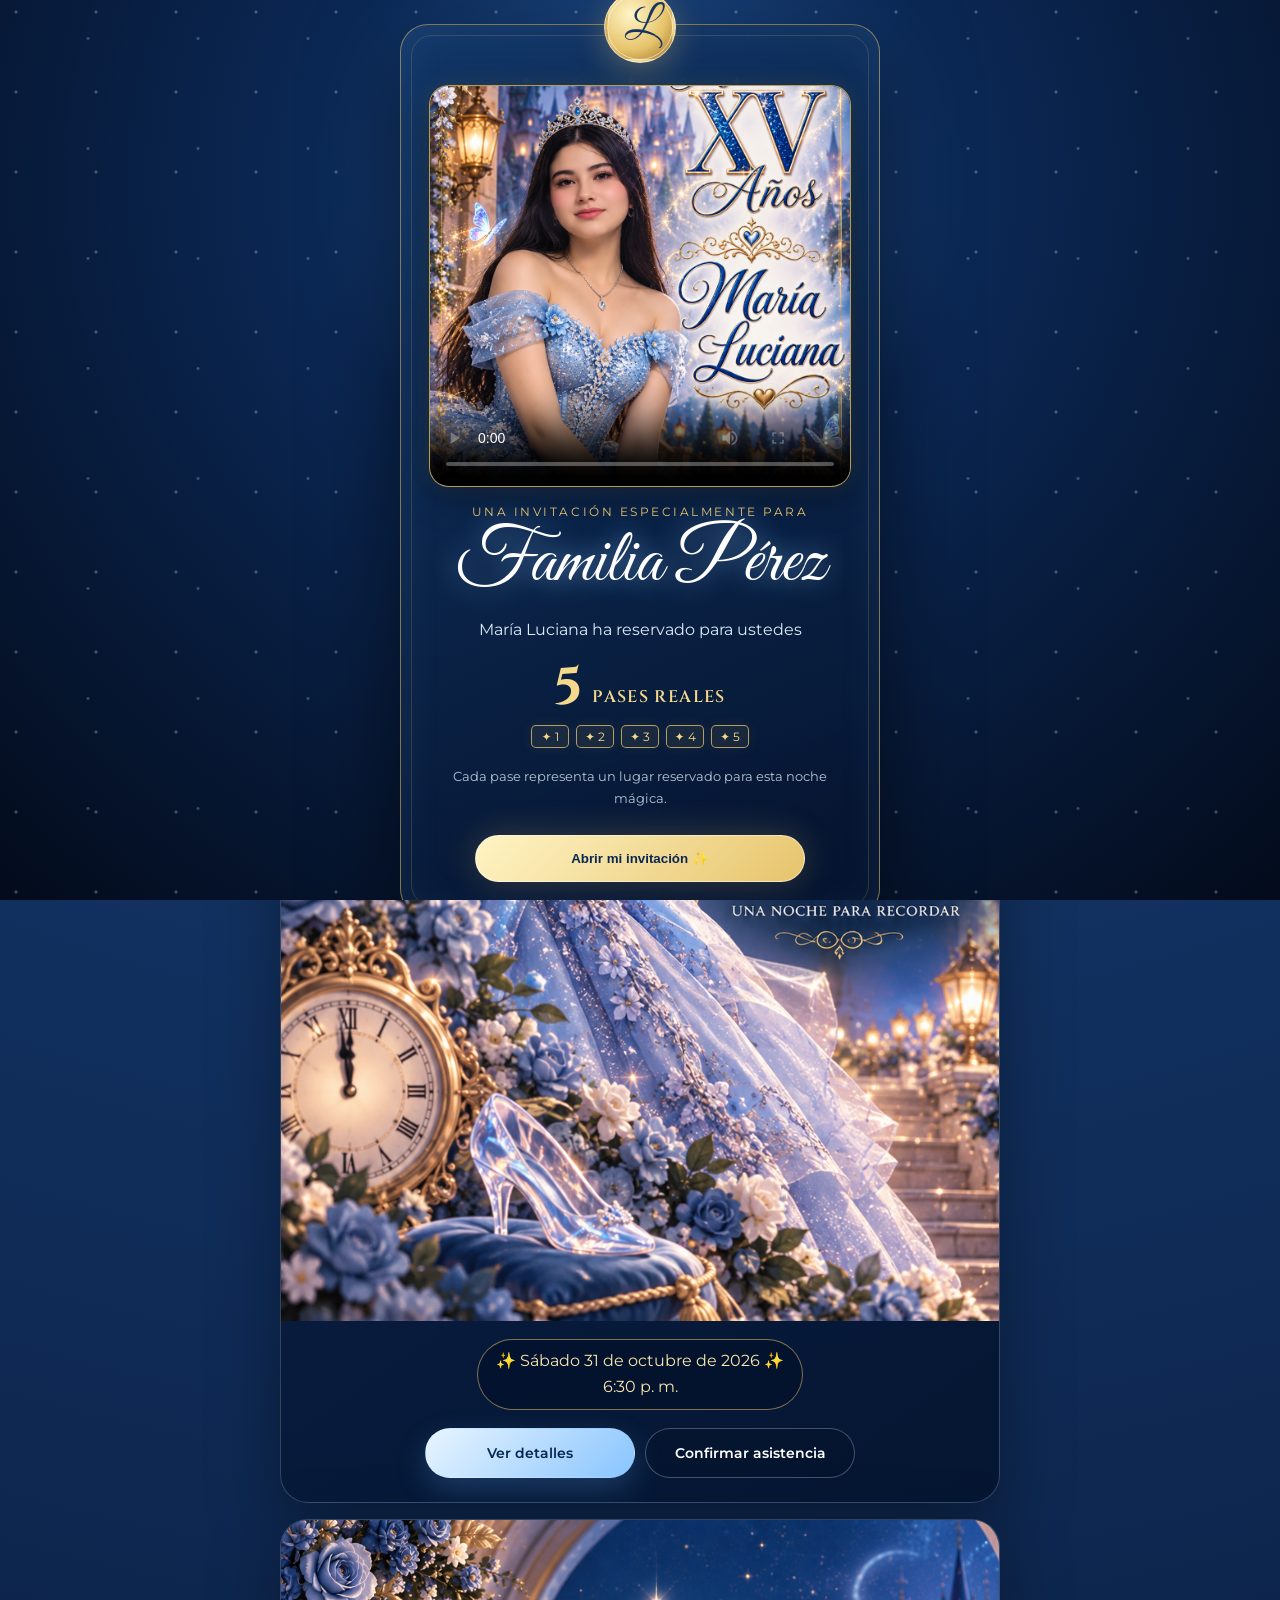
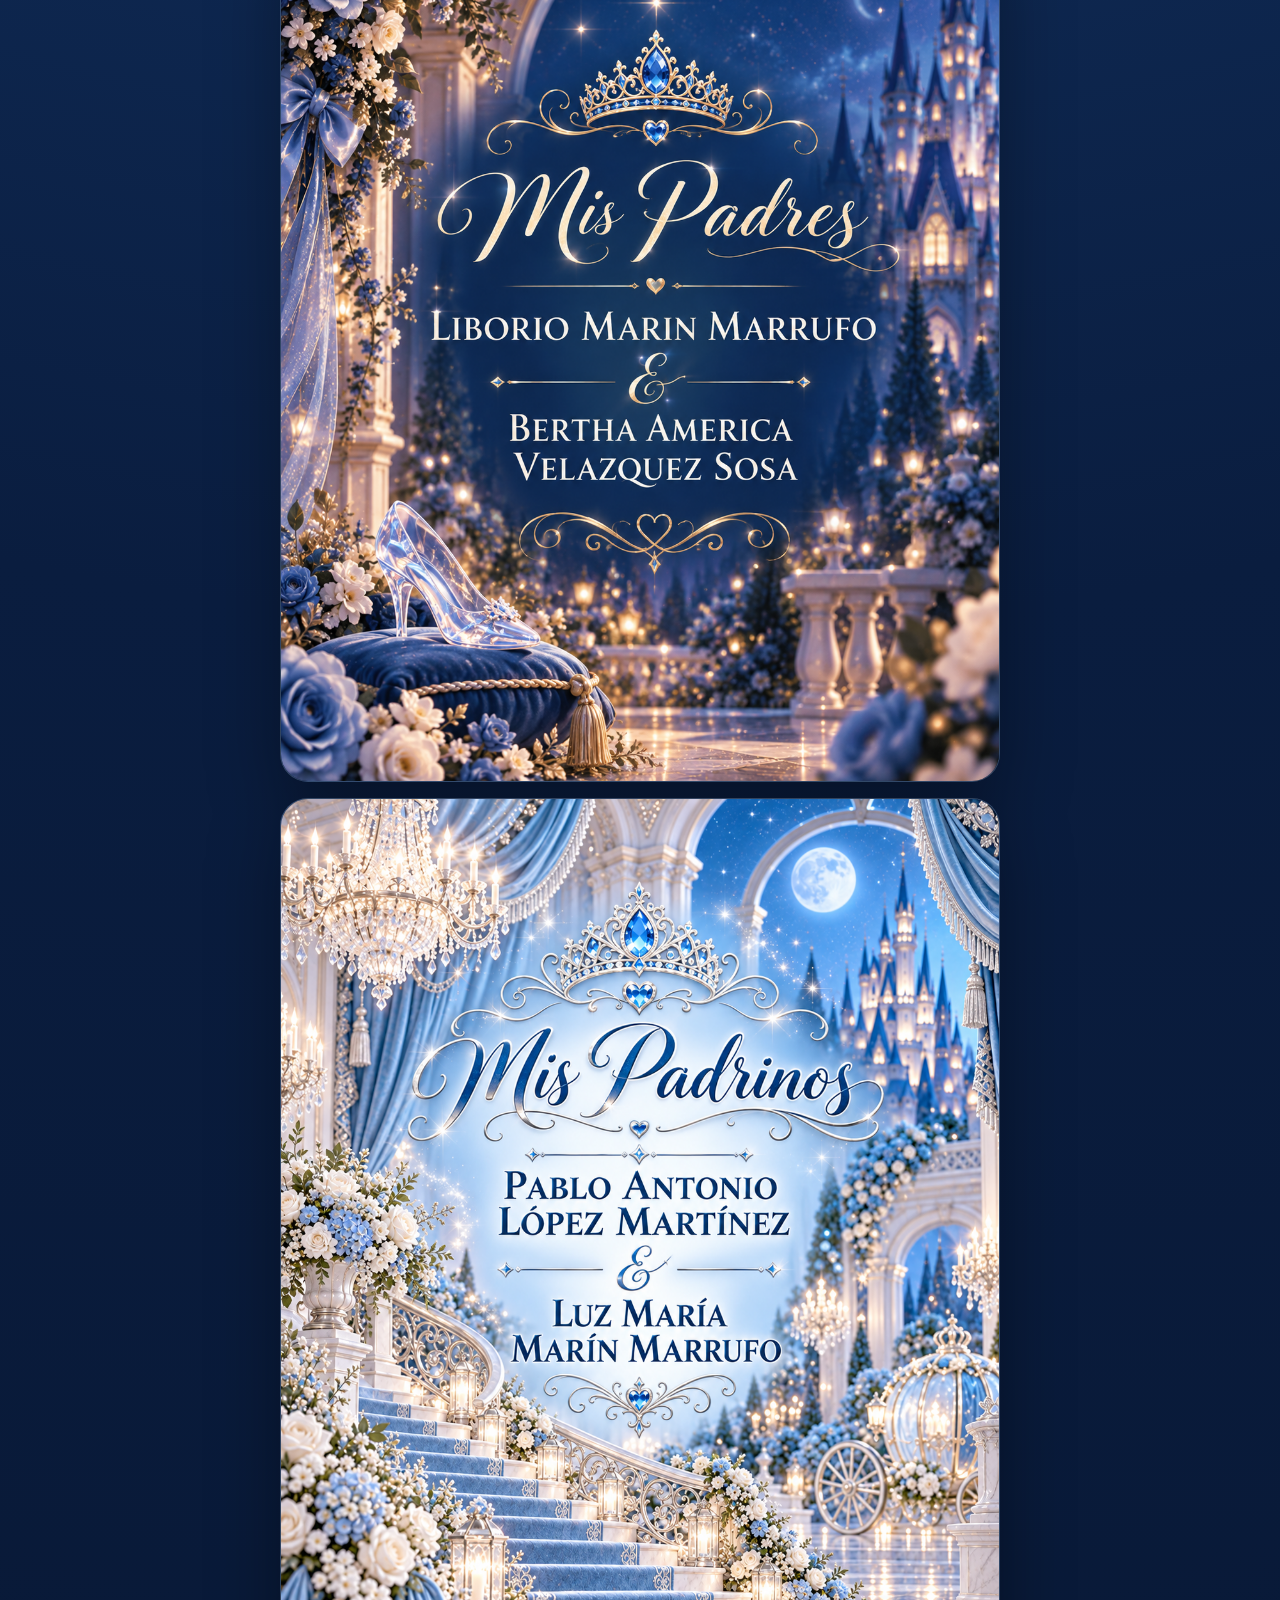
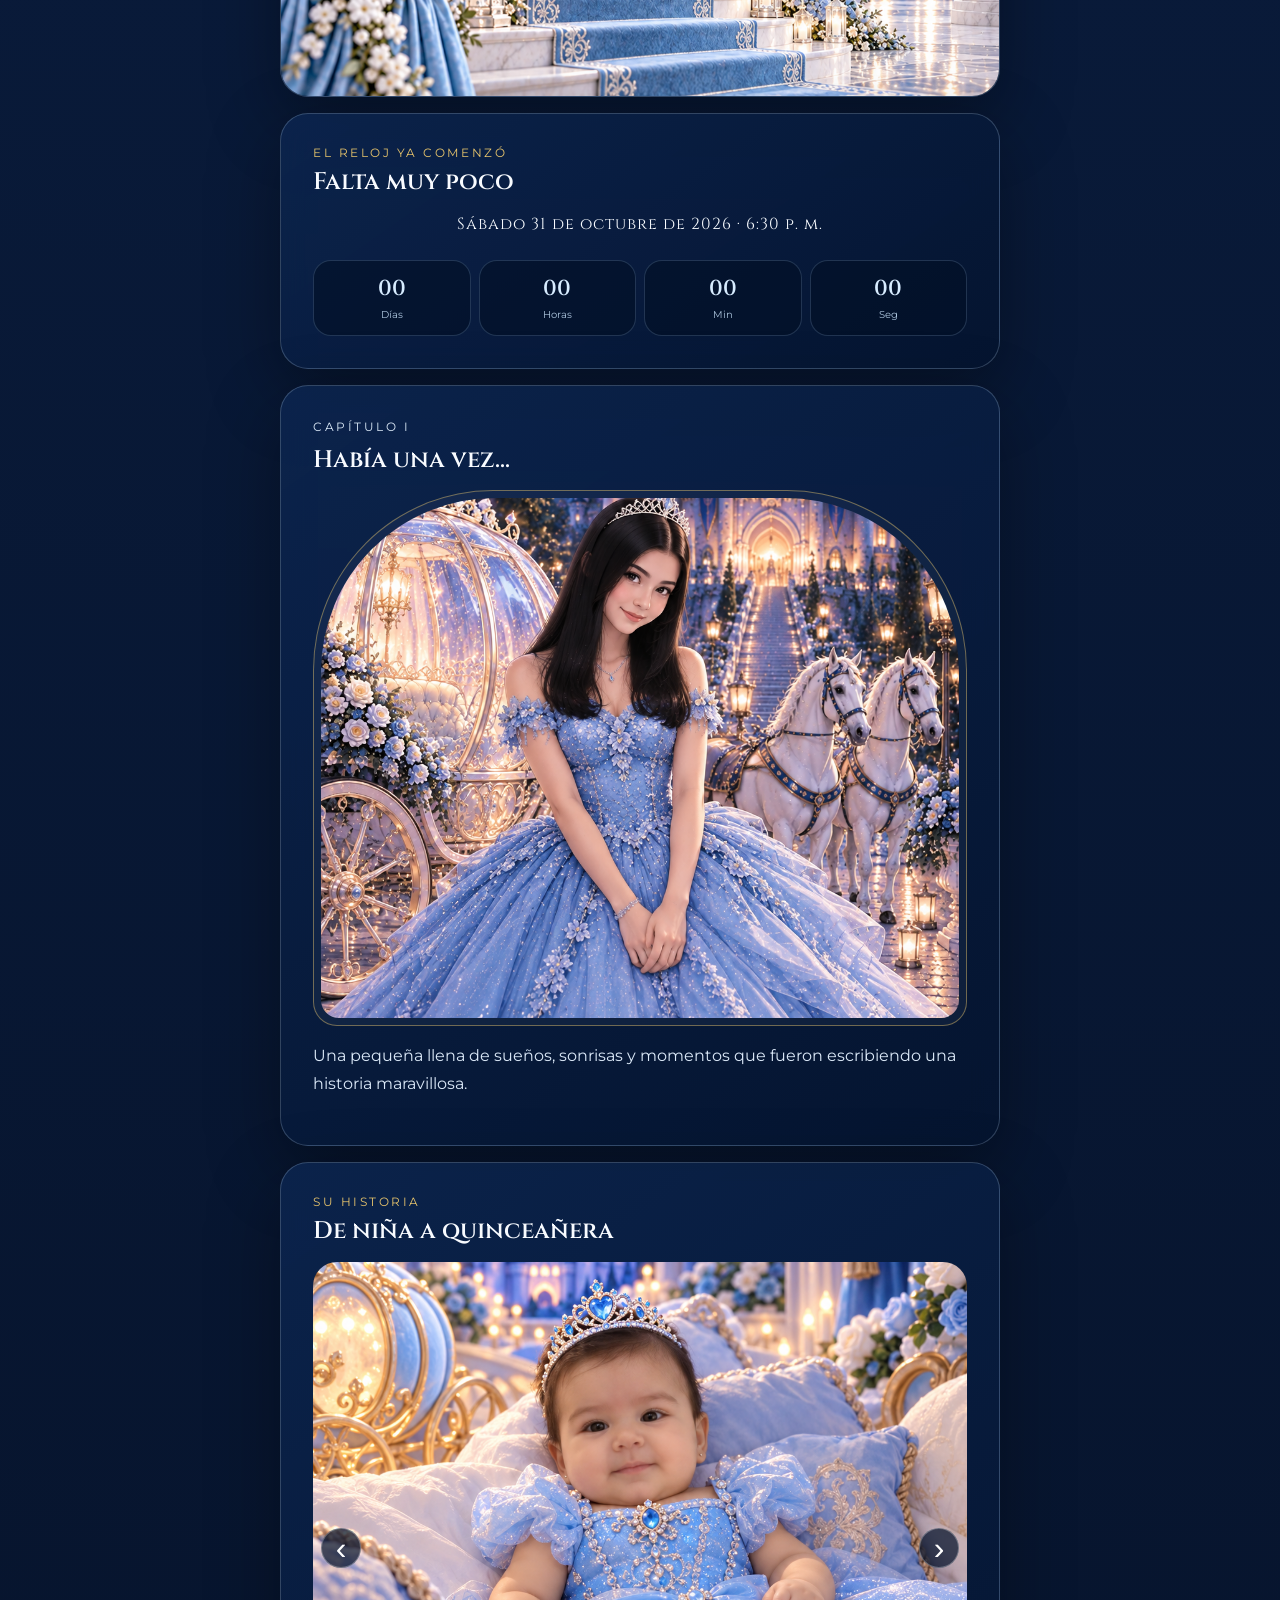
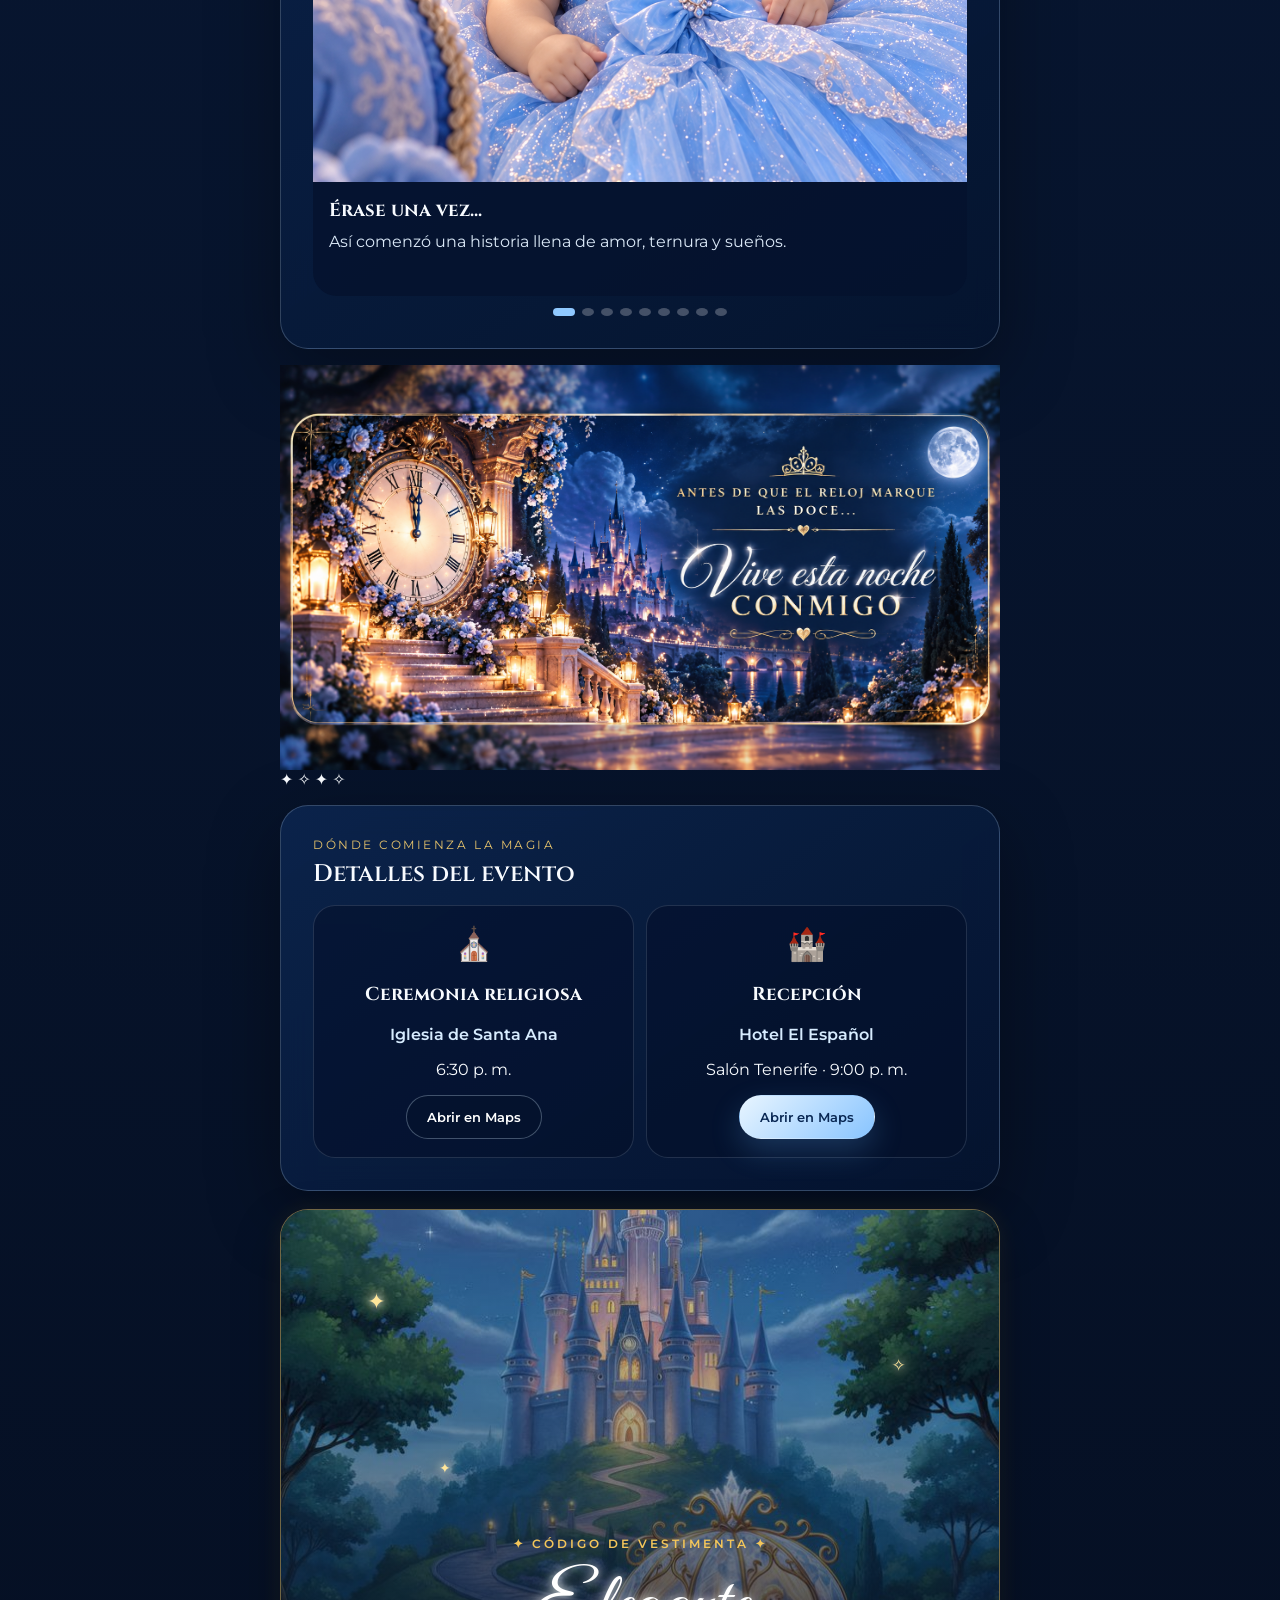
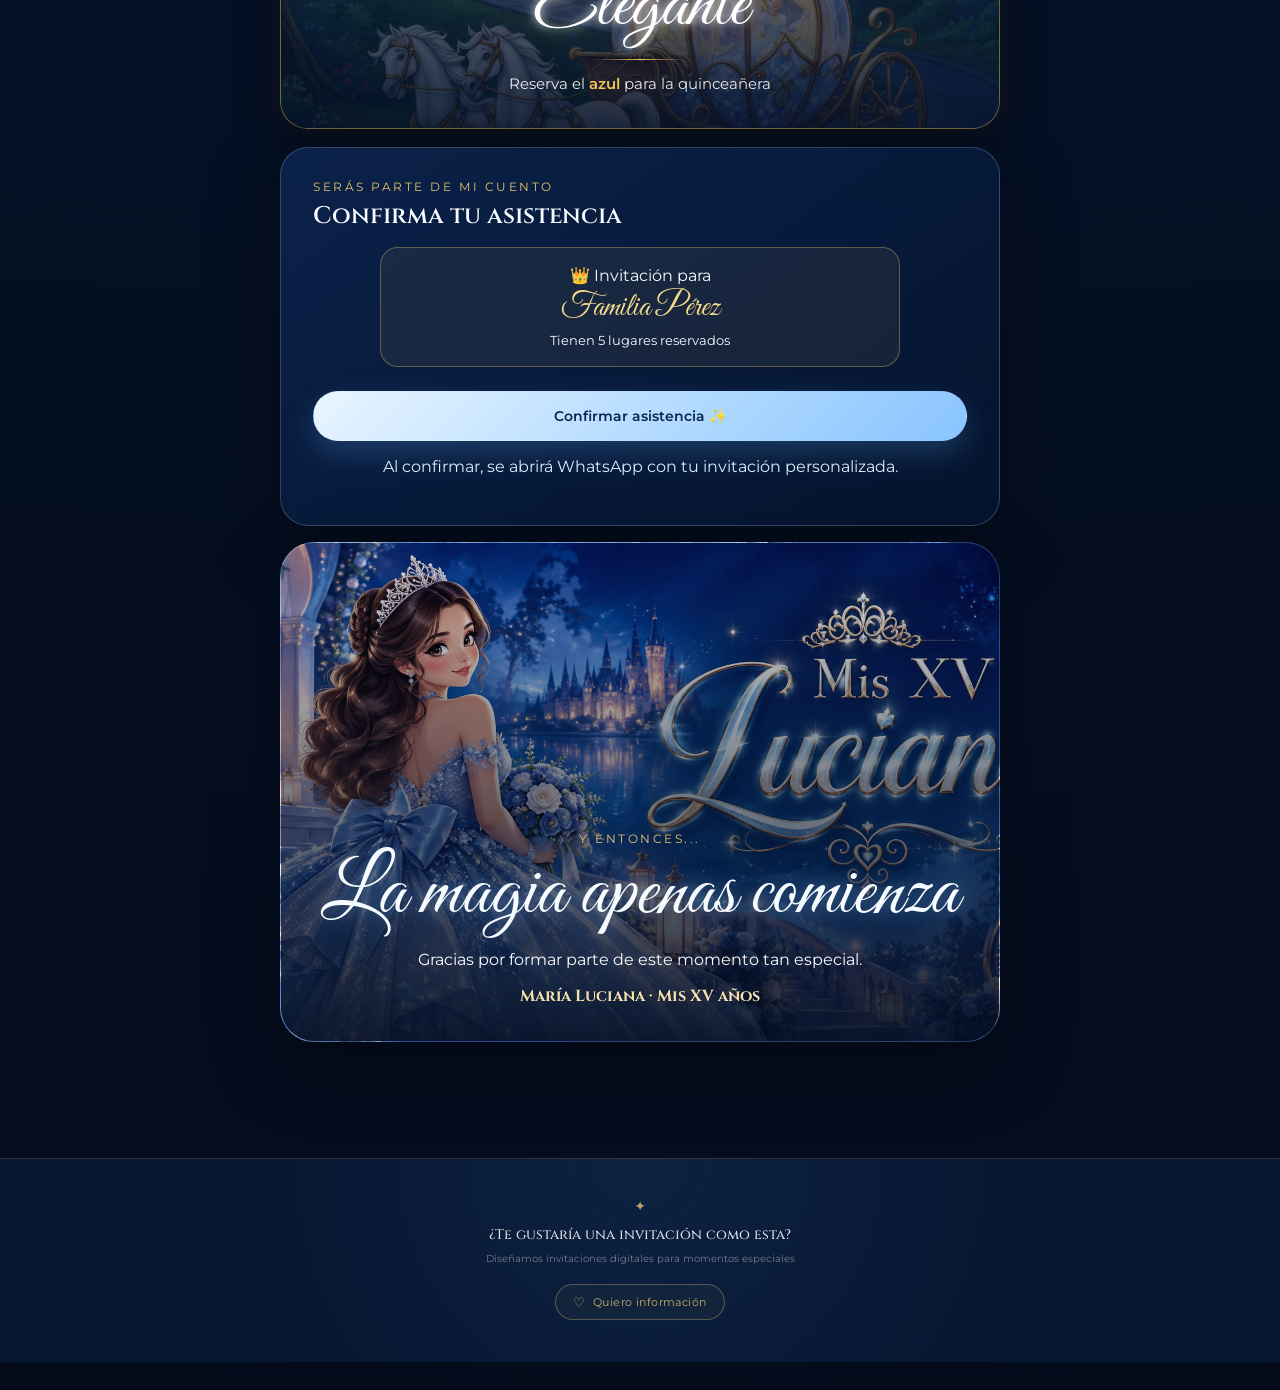
==== commit 3a852cec: "chore:img" ====
--- a/index.html
+++ b/index.html
@@ -117,12 +117,16 @@
 
     <div class="intro__shade"></div>
 
-    <button
-      class="audio-hint"
-      id="audioHint"
-      type="button">
-      🔊 Toca para escuchar
-    </button>
+<button
+  class="audio-hint"
+  id="audioHint"
+  type="button">
+
+  <span class="audio-hint__icon">🔊</span>
+  <span>Toca para escuchar</span>
+  <span class="audio-hint__tap">☝️</span>
+
+</button>
 
     <div class="intro__content">
       <p class="eyebrow">Érase una vez...</p>
--- a/styles.css
+++ b/styles.css
@@ -1874,4 +1874,351 @@
     max-height: 82vh !important;
   }
 
+}
+
+/* =====================================
+   BOTÓN TOCA PARA ESCUCHAR
+===================================== */
+
+.audio-hint {
+  position: relative;
+  overflow: hidden;
+
+  display: inline-flex;
+  align-items: center;
+  justify-content: center;
+  gap: 9px;
+
+  padding: 13px 22px;
+
+  color: #fff;
+  font-family: "Montserrat", sans-serif;
+  font-size: 13px;
+  font-weight: 600;
+  letter-spacing: .04em;
+
+  background:
+    linear-gradient(
+      135deg,
+      rgba(18, 62, 120, .92),
+      rgba(43, 105, 175, .92)
+    );
+
+  border: 1px solid rgba(244, 198, 90, .75);
+  border-radius: 999px;
+
+  box-shadow:
+    0 8px 25px rgba(0, 0, 0, .30),
+    0 0 0 0 rgba(244, 198, 90, .45),
+    inset 0 0 18px rgba(255, 255, 255, .08);
+
+  cursor: pointer;
+
+  animation: audioHintPulse 1.8s ease-in-out infinite;
+}
+
+
+/* BRILLO QUE PASA POR EL BOTÓN */
+
+.audio-hint::before {
+  content: "";
+  position: absolute;
+  top: -40%;
+  left: -50%;
+
+  width: 35%;
+  height: 180%;
+
+  background: linear-gradient(
+    90deg,
+    transparent,
+    rgba(255, 255, 255, .65),
+    transparent
+  );
+
+  transform: rotate(20deg);
+
+  animation: audioHintShine 2.8s ease-in-out infinite;
+}
+
+
+/* BOCINA */
+
+.audio-hint__icon {
+  display: inline-block;
+  font-size: 17px;
+
+  animation: audioSpeaker 1.3s ease-in-out infinite;
+}
+
+
+/* DEDITO */
+
+.audio-hint__tap {
+  display: inline-block;
+  font-size: 18px;
+
+  animation: audioTap 1.1s ease-in-out infinite;
+}
+
+
+/* PULSO EXTERIOR */
+
+@keyframes audioHintPulse {
+
+  0%, 100% {
+    transform: scale(1);
+
+    box-shadow:
+      0 8px 25px rgba(0, 0, 0, .30),
+      0 0 0 0 rgba(244, 198, 90, .35);
+  }
+
+  50% {
+    transform: scale(1.05);
+
+    box-shadow:
+      0 10px 30px rgba(0, 0, 0, .35),
+      0 0 0 9px rgba(244, 198, 90, 0);
+  }
+}
+
+
+/* BRILLO */
+
+@keyframes audioHintShine {
+
+  0%, 55% {
+    left: -50%;
+  }
+
+  80%, 100% {
+    left: 130%;
+  }
+}
+
+
+/* MOVIMIENTO DE BOCINA */
+
+@keyframes audioSpeaker {
+
+  0%, 100% {
+    transform: scale(1);
+  }
+
+  50% {
+    transform: scale(1.18);
+  }
+}
+
+
+/* EFECTO DE TOCAR */
+
+@keyframes audioTap {
+
+  0%, 100% {
+    transform: translateY(0) scale(1);
+  }
+
+  45% {
+    transform: translateY(-3px) scale(1.08);
+  }
+
+  65% {
+    transform: translateY(2px) scale(.92);
+  }
+}
+
+
+/* AL TOCAR EL BOTÓN */
+
+.audio-hint:active {
+  transform: scale(.94) !important;
+}
+
+
+/* =========================================
+   BOTÓN TOCA PARA ESCUCHAR - CORREGIDO
+========================================= */
+
+.audio-hint {
+  position: absolute !important;
+
+  top: max(22px, env(safe-area-inset-top)) !important;
+  left: 50% !important;
+
+  z-index: 50 !important;
+
+  display: flex !important;
+  align-items: center !important;
+  justify-content: center !important;
+  gap: 9px;
+
+  min-width: 210px;
+
+  padding: 13px 20px;
+
+  border: 1px solid rgba(244, 198, 90, .85);
+  border-radius: 999px;
+
+  background: linear-gradient(
+    135deg,
+    rgba(8, 38, 82, .95),
+    rgba(38, 101, 170, .95)
+  );
+
+  color: white;
+
+  font-family: "Montserrat", sans-serif;
+  font-size: 13px;
+  font-weight: 600;
+
+  cursor: pointer;
+
+  opacity: 1 !important;
+  visibility: visible !important;
+  pointer-events: auto !important;
+
+  box-shadow:
+    0 8px 25px rgba(0,0,0,.35),
+    0 0 18px rgba(244,198,90,.35);
+
+  backdrop-filter: blur(10px);
+
+  animation: tocaEscuchar 1.7s ease-in-out infinite !important;
+}
+
+
+/* BRILLO QUE CRUZA */
+
+.audio-hint::before {
+  content: "";
+
+  position: absolute;
+
+  top: -50%;
+  left: -60%;
+
+  width: 40px;
+  height: 200%;
+
+  background: linear-gradient(
+    90deg,
+    transparent,
+    rgba(255,255,255,.8),
+    transparent
+  );
+
+  transform: rotate(25deg);
+
+  animation: brilloEscuchar 2.8s infinite;
+}
+
+
+/* BOCINA */
+
+.audio-hint__icon {
+  display: inline-block;
+
+  animation: bocinaEscuchar 1.2s ease-in-out infinite;
+}
+
+
+/* DEDITO */
+
+.audio-hint__tap {
+  display: inline-block;
+
+  font-size: 18px;
+
+  animation: dedoTocar 1s ease-in-out infinite;
+}
+
+
+/* IMPORTANTE:
+   mantiene translateX para que NO desaparezca */
+
+@keyframes tocaEscuchar {
+
+  0%, 100% {
+    transform:
+      translateX(-50%)
+      scale(1);
+  }
+
+  50% {
+    transform:
+      translateX(-50%)
+      scale(1.06);
+
+    box-shadow:
+      0 10px 30px rgba(0,0,0,.35),
+      0 0 25px rgba(244,198,90,.65);
+  }
+}
+
+
+@keyframes brilloEscuchar {
+
+  0%, 55% {
+    left: -60%;
+  }
+
+  85%, 100% {
+    left: 130%;
+  }
+}
+
+
+@keyframes bocinaEscuchar {
+
+  0%,100% {
+    transform: scale(1);
+  }
+
+  50% {
+    transform: scale(1.2);
+  }
+}
+
+
+@keyframes dedoTocar {
+
+  0%,100% {
+    transform: translateY(0);
+  }
+
+  45% {
+    transform: translateY(-4px);
+  }
+
+  65% {
+    transform: translateY(2px) scale(.9);
+  }
+}
+
+
+.audio-hint:active {
+  transform:
+    translateX(-50%)
+    scale(.94) !important;
+}
+
+
+/* Ocultar "Toca para escuchar" después de tocarlo */
+.audio-hint.is-hidden {
+  opacity: 0 !important;
+  visibility: hidden !important;
+  pointer-events: none !important;
+
+  transform:
+    translateX(-50%)
+    scale(.85) !important;
+
+  transition:
+    opacity .5s ease,
+    transform .5s ease,
+    visibility .5s ease !important;
+
+  animation: none !important;
 }
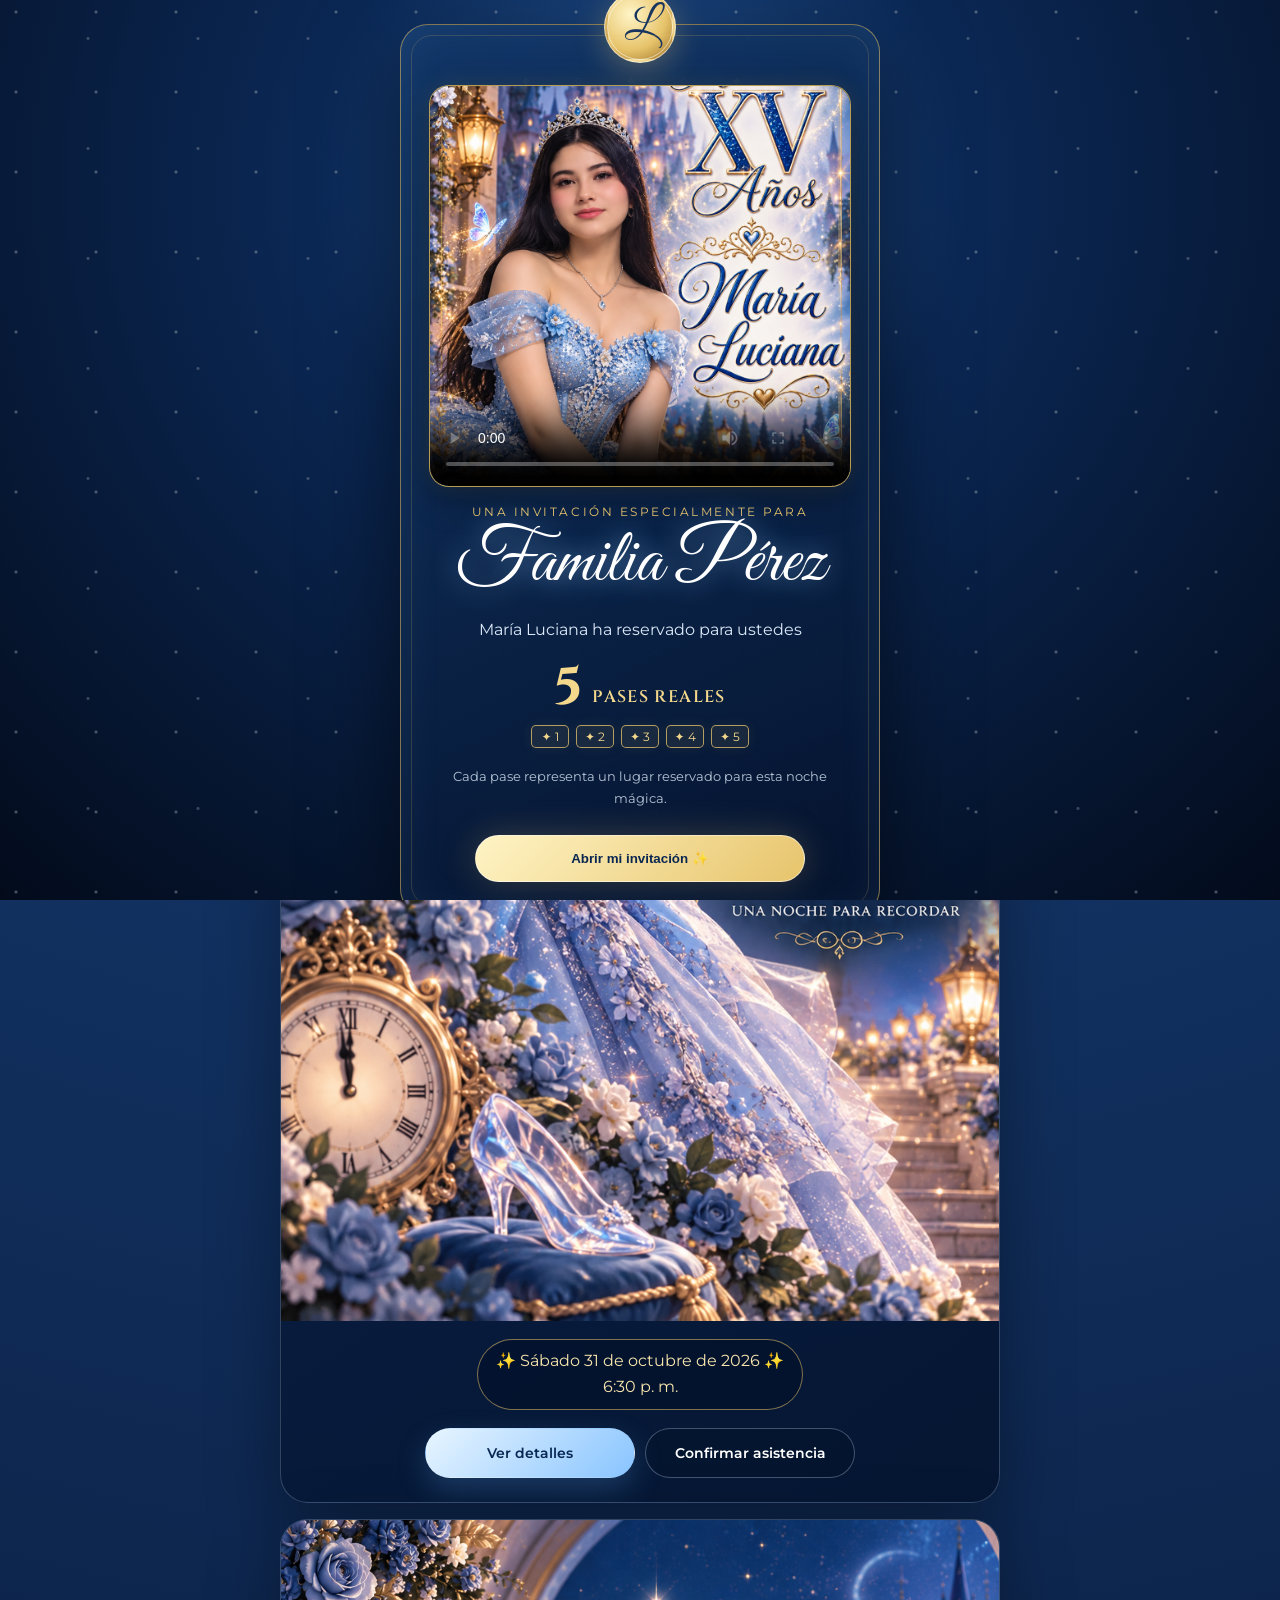
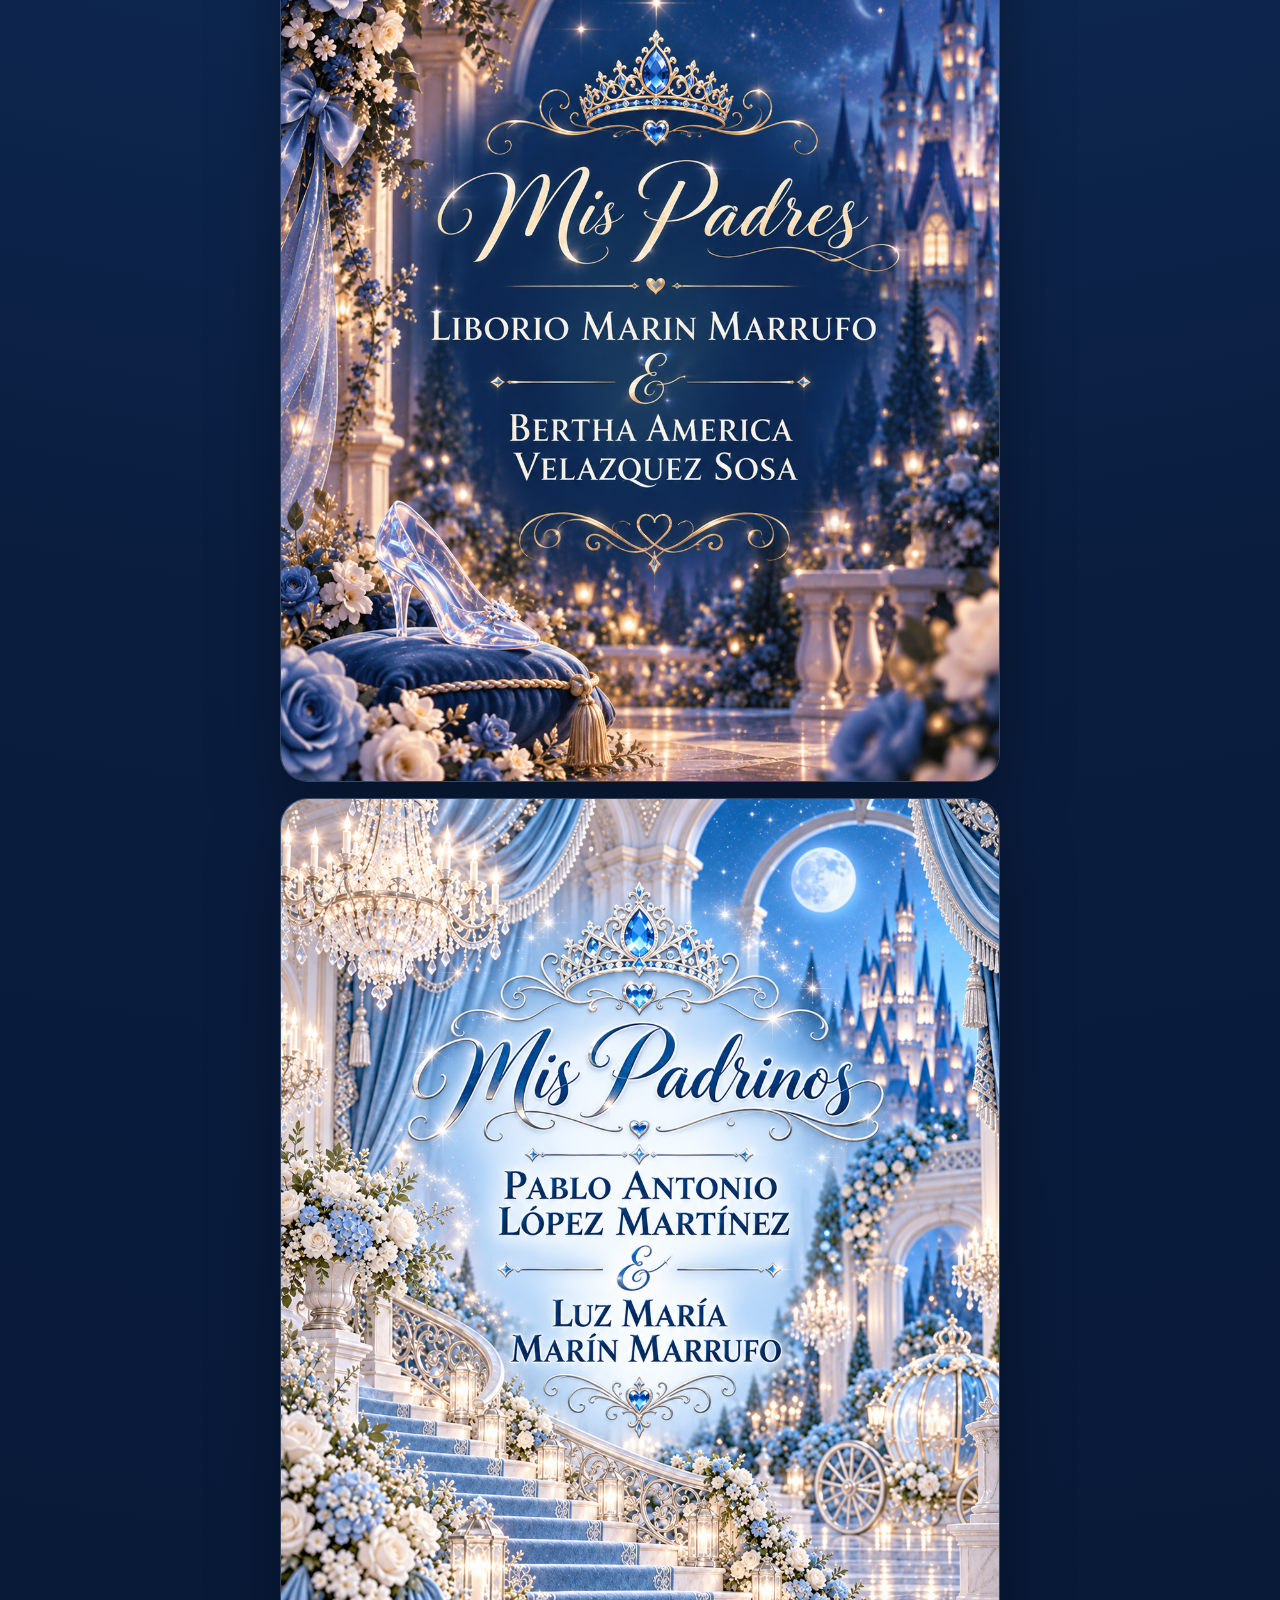
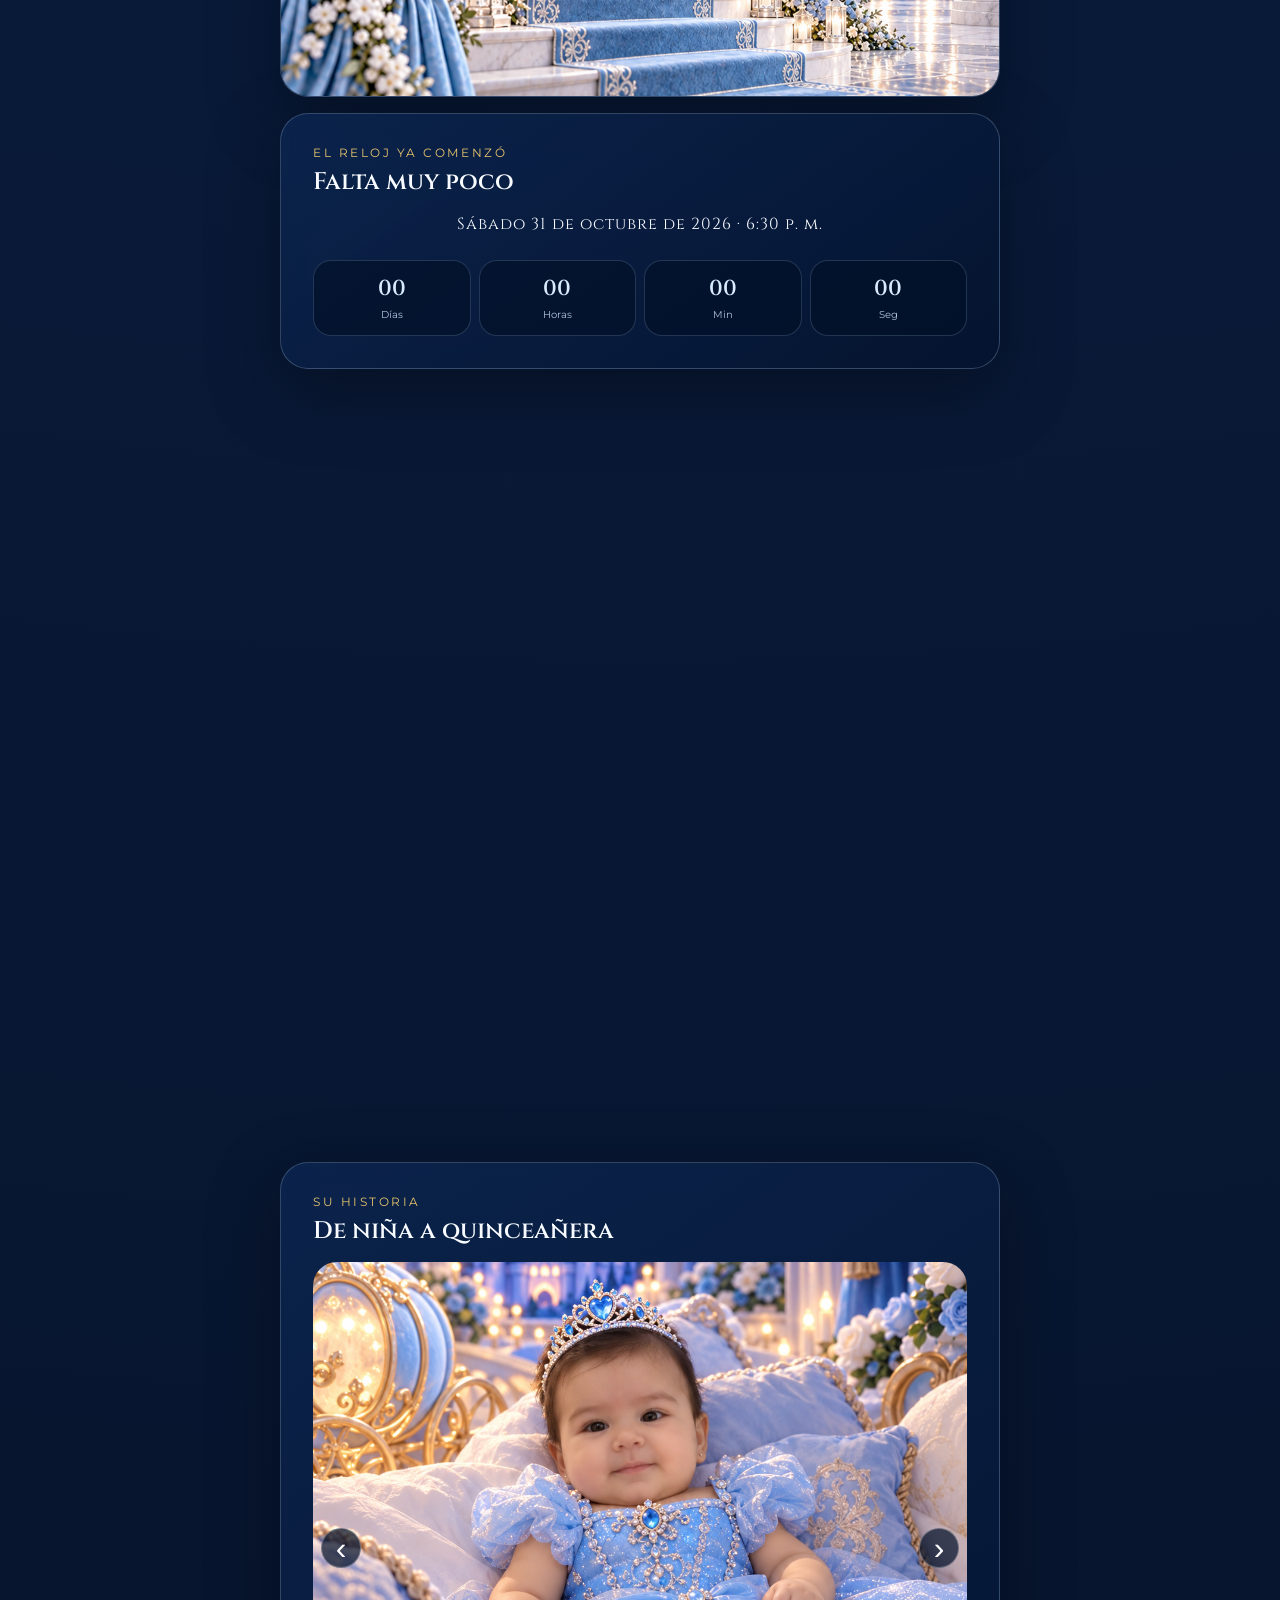
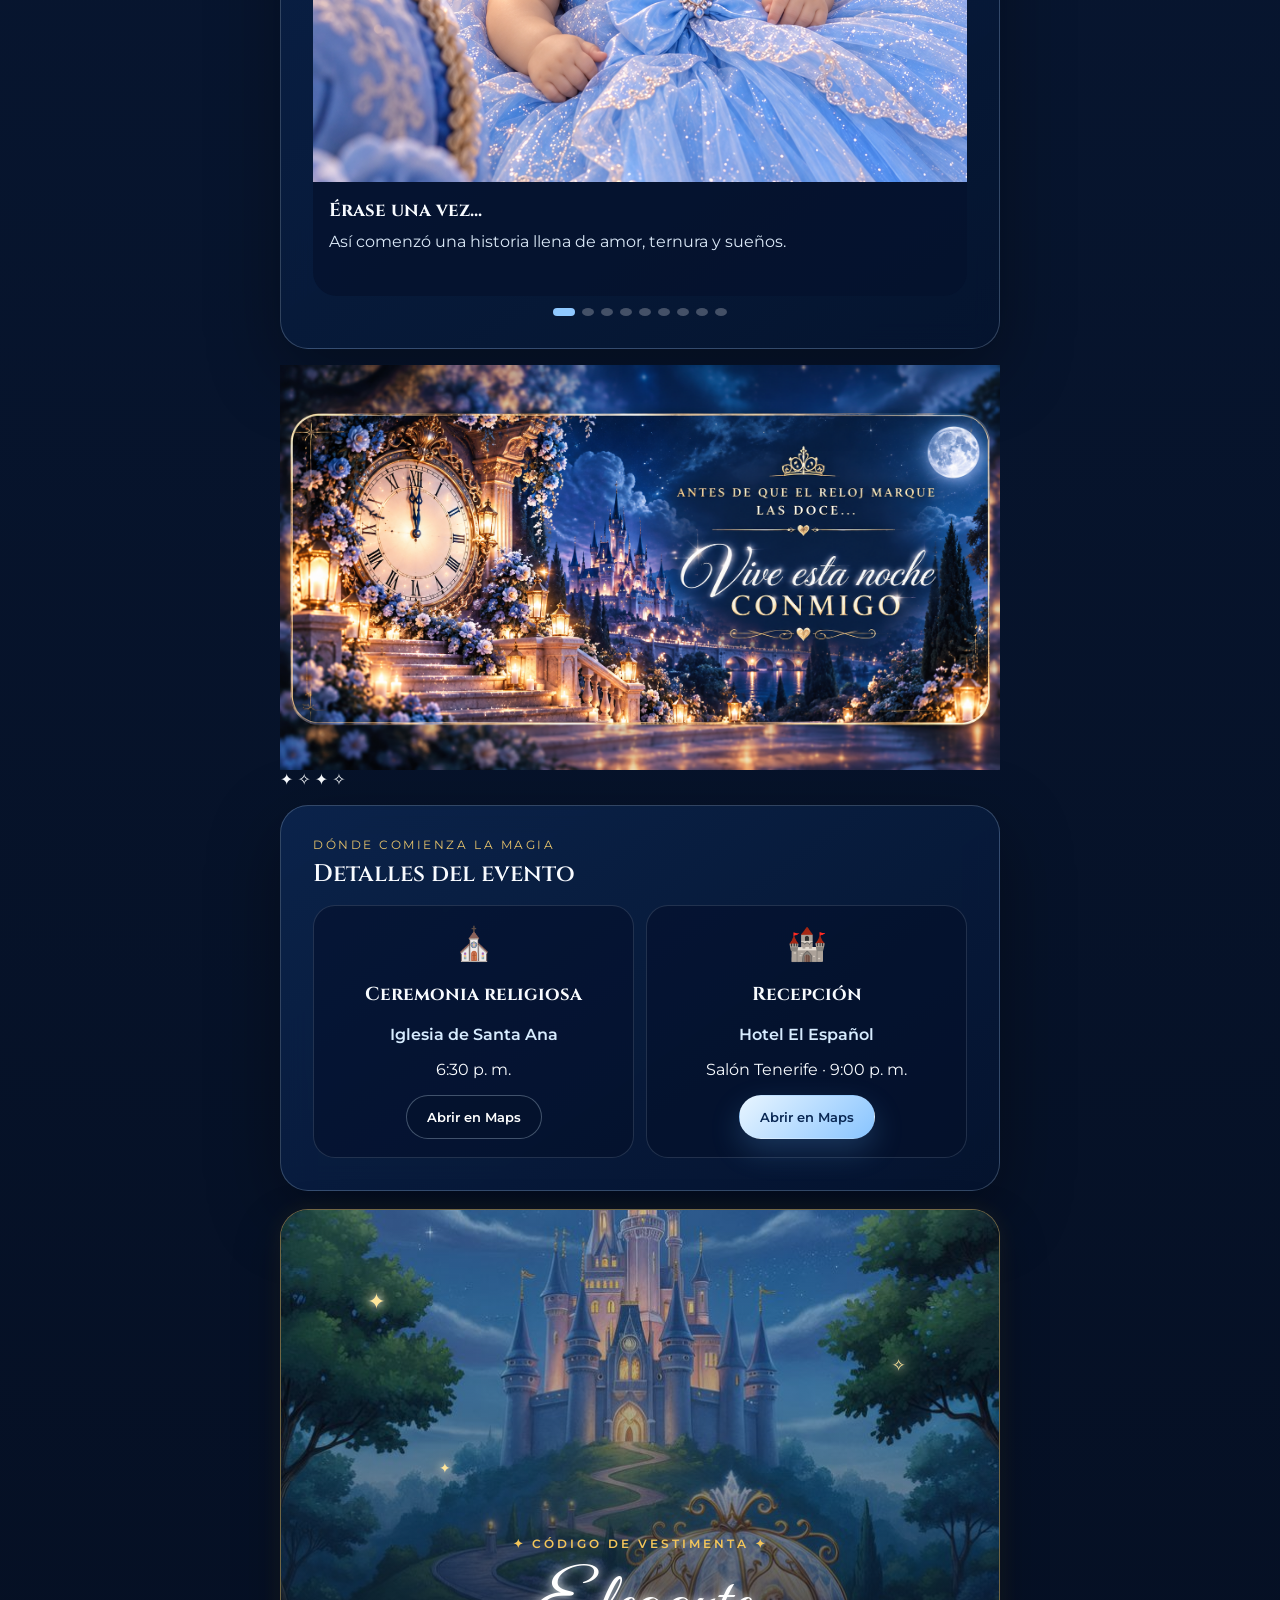
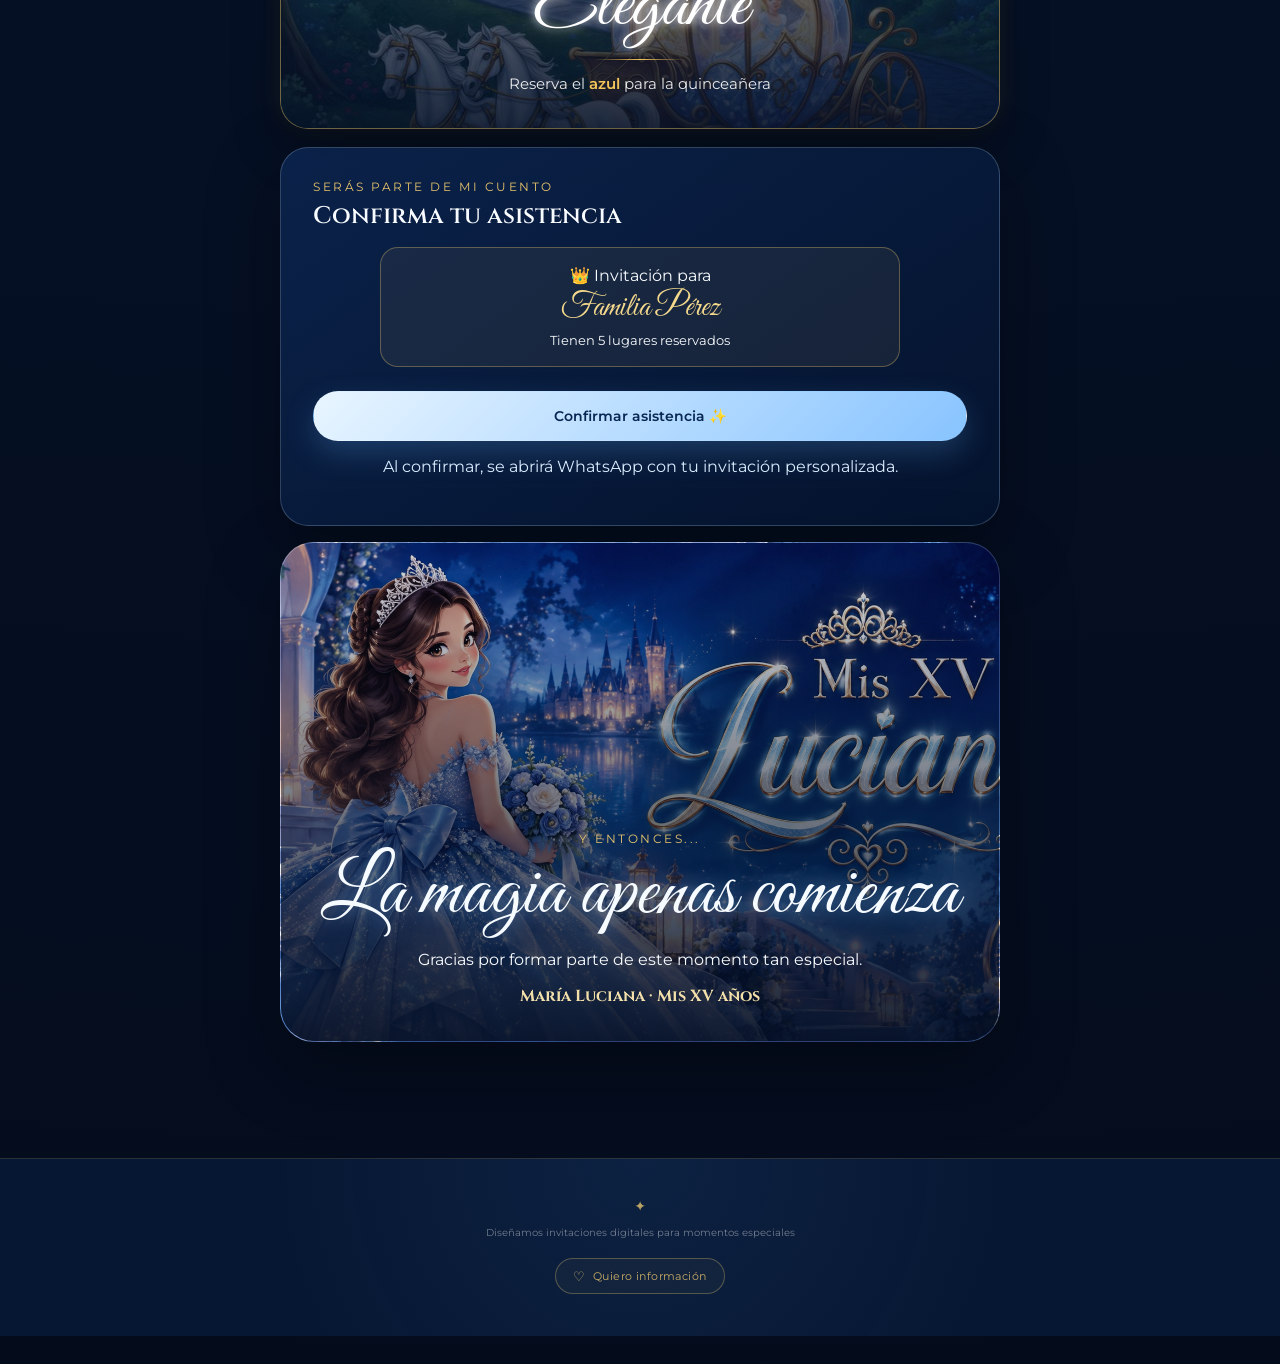
==== commit 07086194: "chore:img" ====
--- a/index.html
+++ b/index.html
@@ -420,10 +420,6 @@
 
     <span class="creator-footer__sparkle">✦</span>
 
-    <p class="creator-footer__title">
-      ¿Te gustaría una invitación como esta?
-    </p>
-
     <p class="creator-footer__subtitle">
       Diseñamos invitaciones digitales para momentos especiales
     </p>
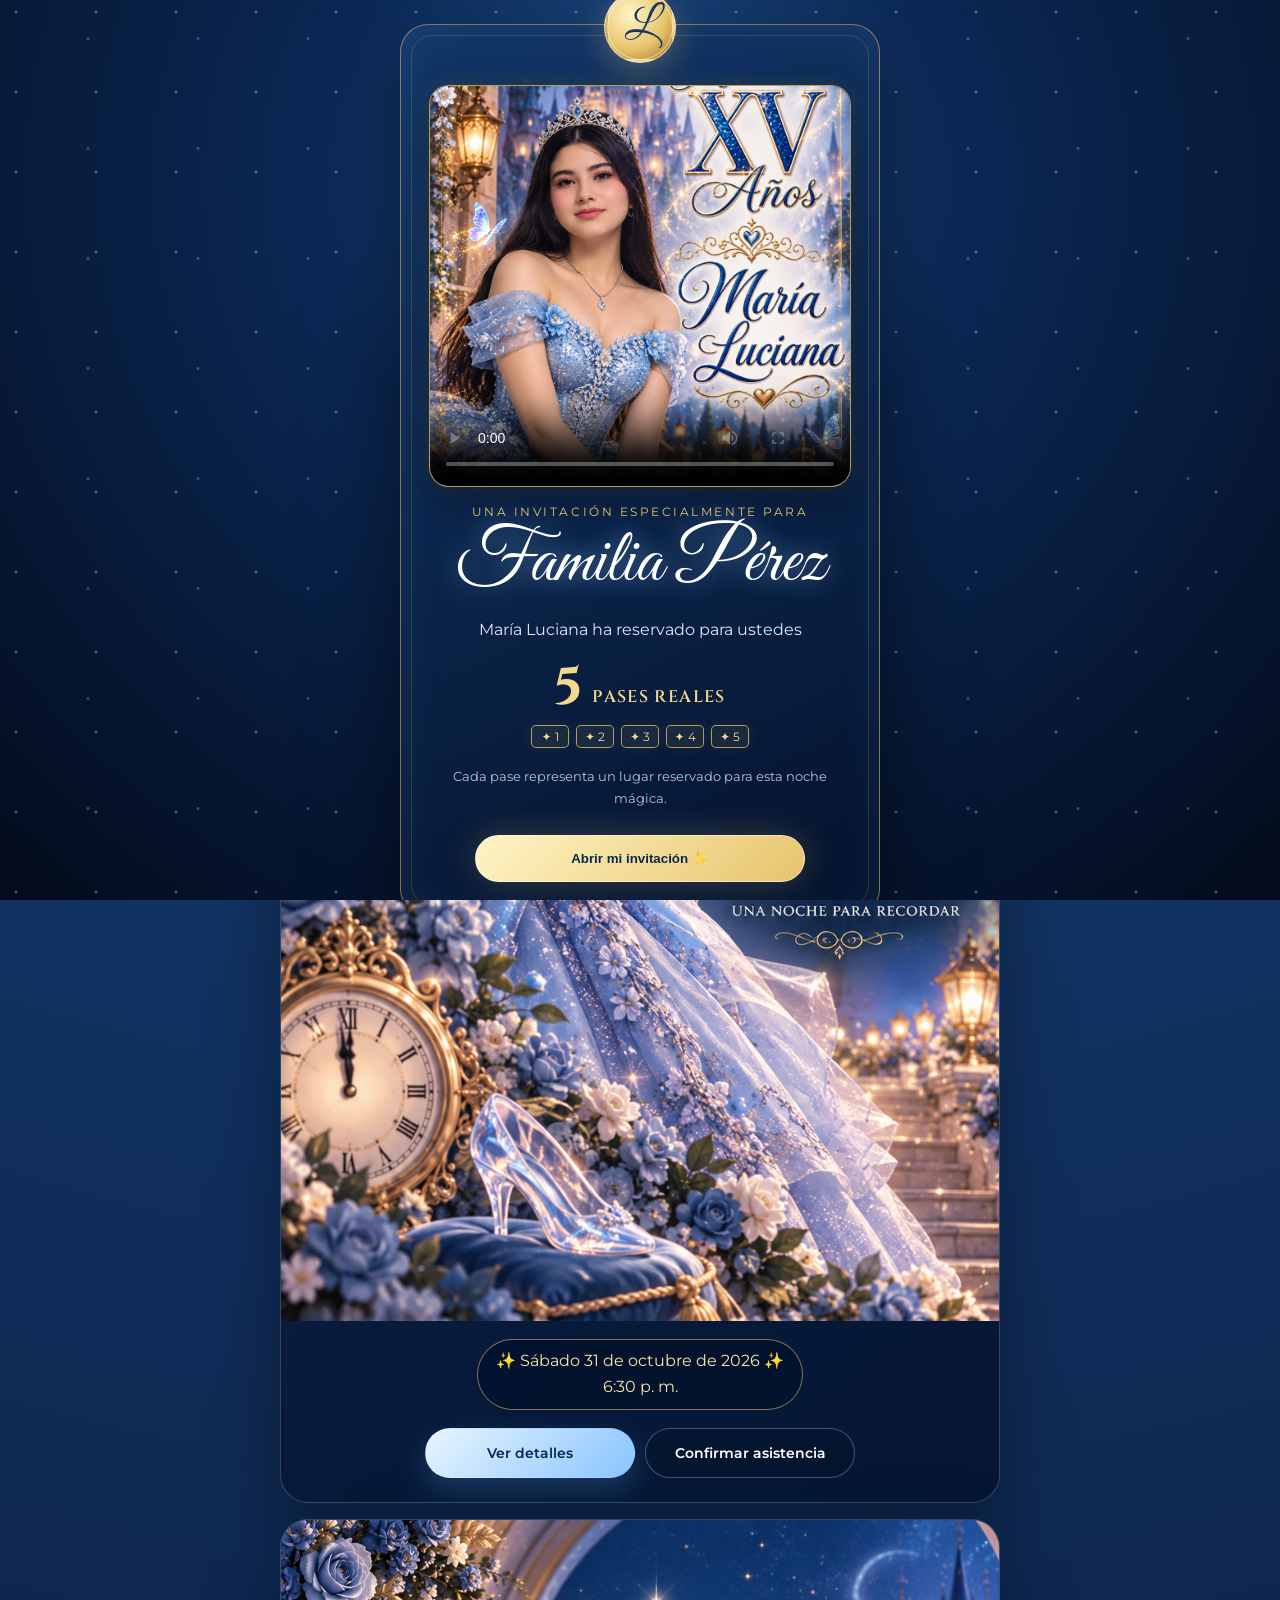
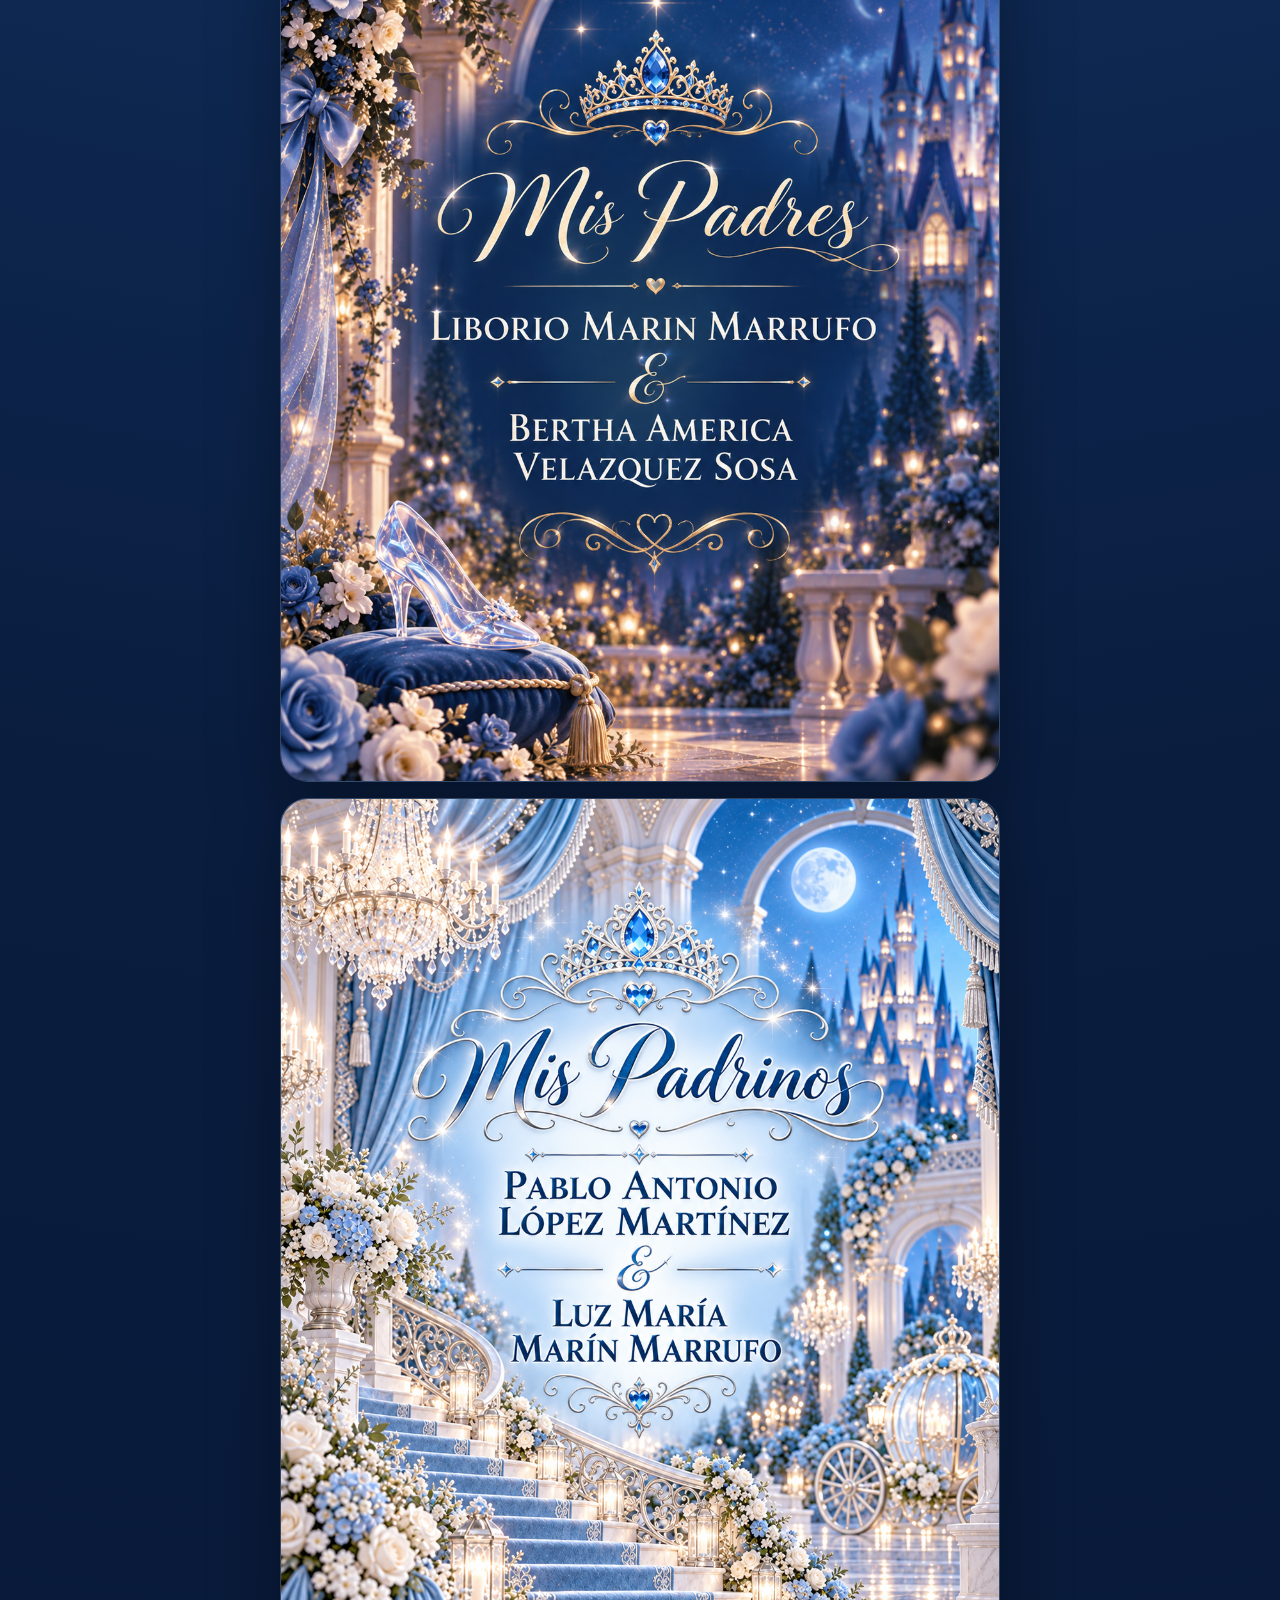
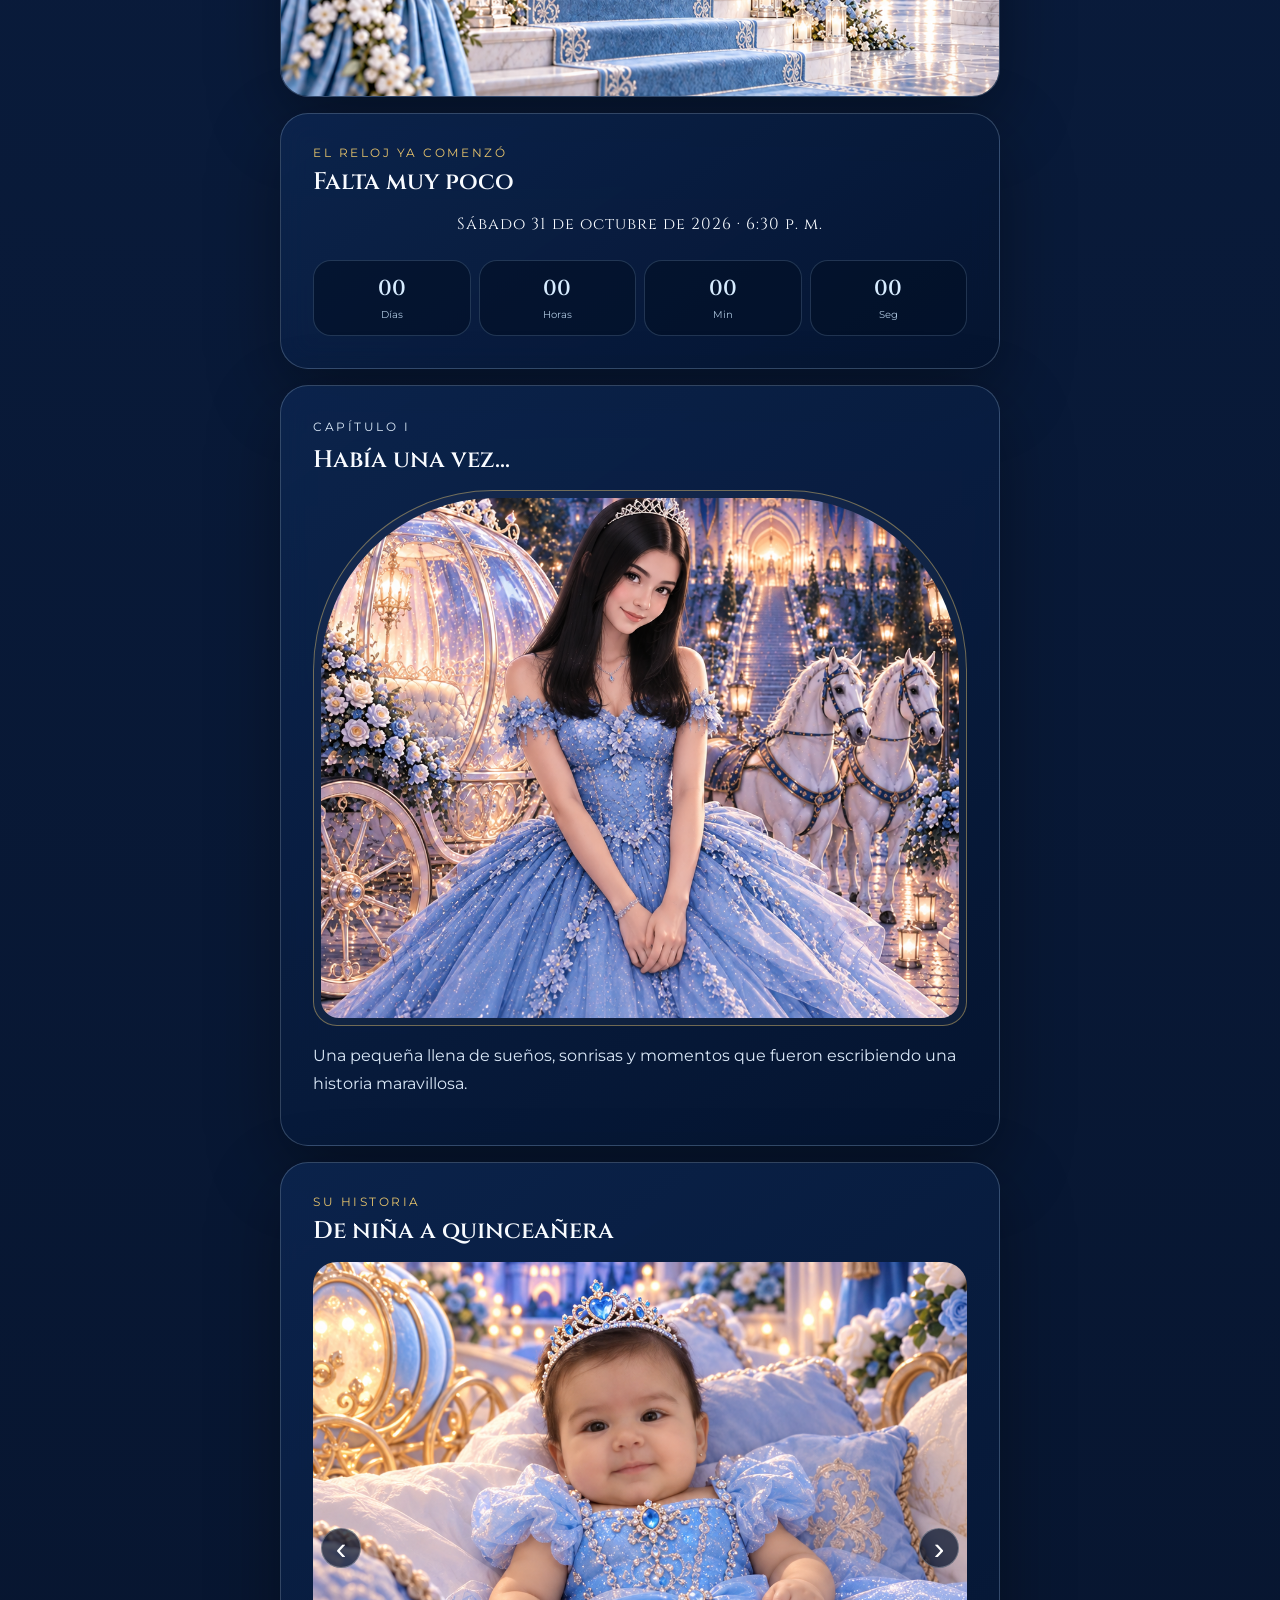
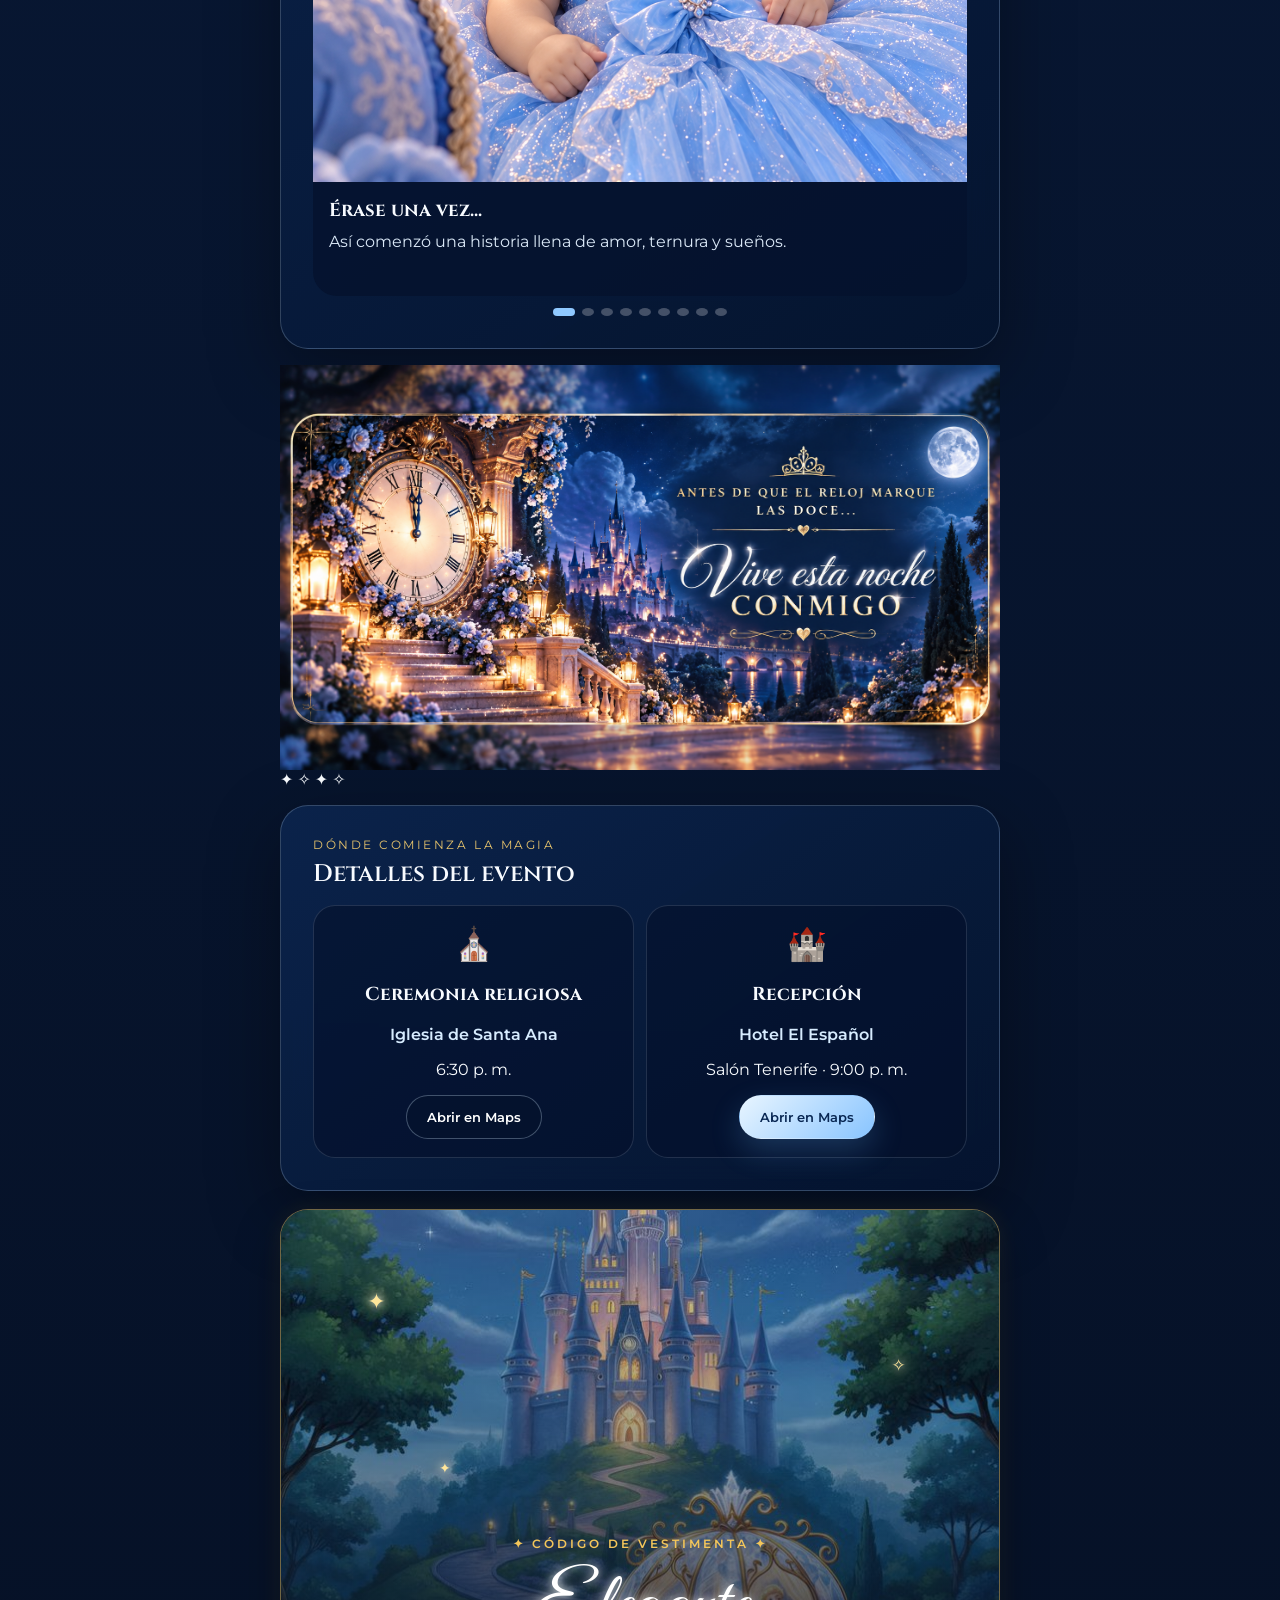
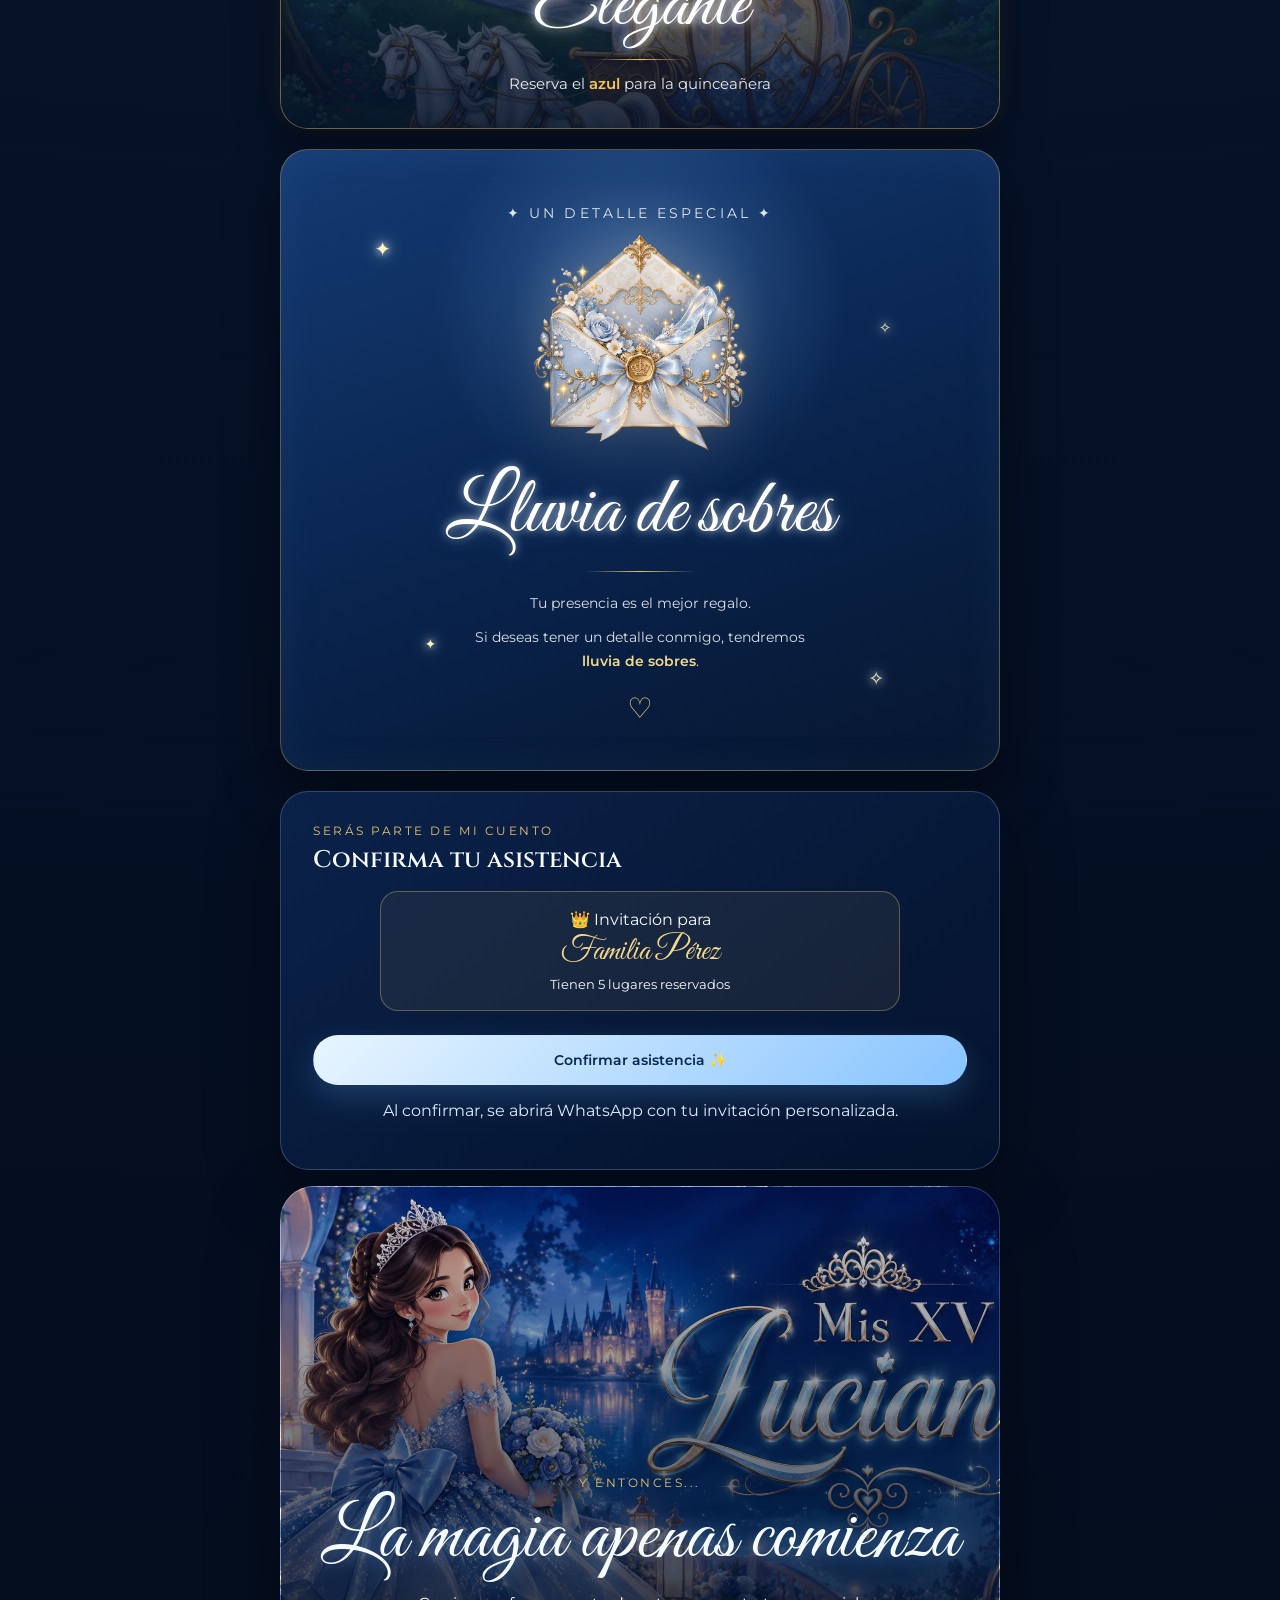
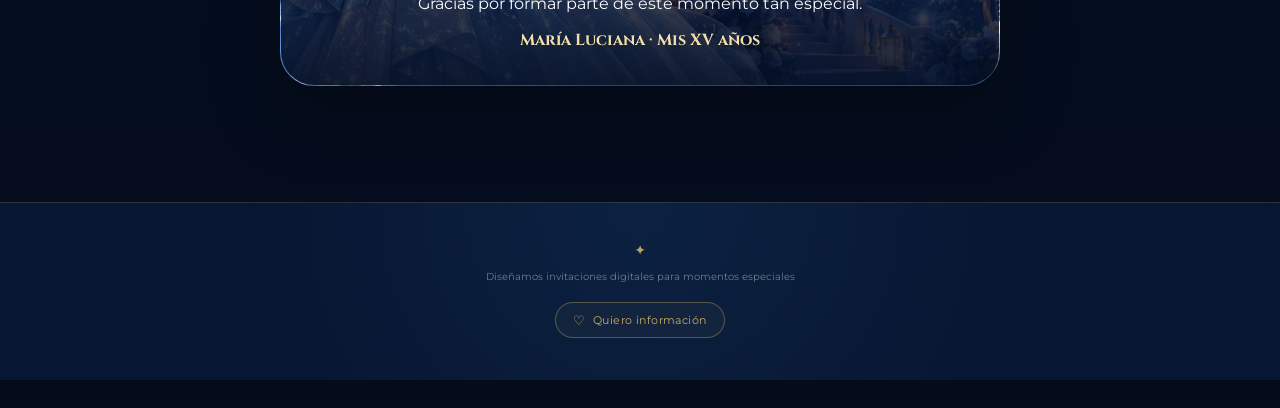
==== commit e459787e: "chore:status" ====
--- a/index.html
+++ b/index.html
@@ -389,7 +389,49 @@
   </div>
 
 </section>
-
+<!-- =====================================
+     LLUVIA DE SOBRES
+===================================== -->
+
+<section class="gift-envelope-section section-reveal">
+
+  <div class="gift-envelope__sparkles" aria-hidden="true">
+    <span>✦</span>
+    <span>✧</span>
+    <span>✦</span>
+    <span>✧</span>
+  </div>
+
+  <div class="gift-envelope__content">
+
+    <p class="gift-envelope__eyebrow">
+      ✦ Un detalle especial ✦
+    </p>
+
+    <img
+  src="./img/sobre.png"
+  alt="Lluvia de sobres"
+  class="gift-envelope__image"
+/>
+
+    <h2>Lluvia de sobres</h2>
+
+    <div class="gift-envelope__line"></div>
+
+    <p>
+      Tu presencia es el mejor regalo.
+    </p>
+
+    <p class="gift-envelope__message">
+      Si deseas tener un detalle conmigo,
+      tendremos <strong>lluvia de sobres</strong>.
+    </p>
+
+    <span class="gift-envelope__heart">♡</span>
+
+  </div>
+
+</section>
     <section class="section section-reveal" id="confirmacion">
       <p class="eyebrow">Serás parte de mi cuento</p>
       <h2 class="section-title">Confirma tu asistencia</h2>
--- a/styles.css
+++ b/styles.css
@@ -2221,4 +2221,341 @@
     visibility .5s ease !important;
 
   animation: none !important;
+}
+/* ==========================================
+   💌 LLUVIA DE SOBRES - ESTILO CENICIENTA
+========================================== */
+
+.gift-envelope-section {
+  position: relative;
+
+  width: 100%;
+  min-height: 470px;
+
+  margin: 20px 0;
+
+  display: flex;
+  align-items: center;
+  justify-content: center;
+
+  overflow: hidden;
+
+  border-radius: 28px;
+
+  border: 1px solid rgba(231, 196, 108, .35);
+
+  background:
+    radial-gradient(
+      circle at 50% 25%,
+      rgba(130, 190, 255, .32),
+      transparent 35%
+    ),
+    linear-gradient(
+      160deg,
+      #143b73 0%,
+      #0a2550 50%,
+      #06162f 100%
+    );
+
+  box-shadow:
+    0 22px 55px rgba(0, 0, 0, .38),
+    inset 0 0 45px rgba(150, 210, 255, .06);
+}
+
+
+/* resplandor de fondo */
+
+.gift-envelope-section::before {
+  content: "";
+
+  position: absolute;
+  width: 270px;
+  height: 270px;
+
+  border-radius: 50%;
+
+  background:
+    radial-gradient(
+      circle,
+      rgba(210, 235, 255, .20),
+      transparent 68%
+    );
+
+  top: 25px;
+  left: 50%;
+
+  transform: translateX(-50%);
+
+  pointer-events: none;
+}
+
+
+/* contenido */
+
+.gift-envelope__content {
+  position: relative;
+  z-index: 3;
+
+  max-width: 470px;
+
+  padding: 45px 25px;
+
+  text-align: center;
+}
+
+
+/* texto pequeño */
+
+.gift-envelope__eyebrow {
+  margin: 0 0 16px;
+
+  font-family: "Montserrat", sans-serif;
+  font-size: 11px;
+
+  text-transform: uppercase;
+  letter-spacing: .22em;
+
+  color: #f2d98f;
+}
+
+
+/* SOBRE */
+
+.gift-envelope__icon {
+  font-size: 68px;
+
+  margin-bottom: 5px;
+
+  animation: envelopeFloat 3s ease-in-out infinite;
+
+  filter:
+    drop-shadow(0 0 15px rgba(255,255,255,.25));
+}
+
+
+/* título */
+
+.gift-envelope__content h2 {
+  margin: 0;
+
+  font-family: "Great Vibes", cursive;
+
+  font-size: clamp(55px, 12vw, 80px);
+  font-weight: 400;
+
+  color: #ffffff;
+
+  text-shadow:
+    0 0 8px rgba(255,255,255,.65),
+    0 0 22px rgba(130,195,255,.40);
+}
+
+
+/* línea */
+
+.gift-envelope__line {
+  width: 110px;
+  height: 1px;
+
+  margin: 8px auto 20px;
+
+  background:
+    linear-gradient(
+      90deg,
+      transparent,
+      #e7c46c,
+      transparent
+    );
+}
+
+
+/* textos */
+
+.gift-envelope__content p {
+  margin: 7px 0;
+
+  font-family: "Montserrat", sans-serif;
+
+  font-size: 14px;
+  line-height: 1.7;
+
+  color: rgba(255,255,255,.86);
+}
+
+
+.gift-envelope__message {
+  max-width: 370px;
+  margin: 10px auto !important;
+}
+
+
+.gift-envelope__message strong {
+  color: #f2d98f;
+  font-weight: 600;
+}
+
+
+/* corazón */
+
+.gift-envelope__heart {
+  display: block;
+
+  margin-top: 18px;
+
+  font-size: 28px;
+
+  color: #e7c46c;
+
+  animation: giftHeart 2.5s ease-in-out infinite;
+}
+
+
+/* estrellas */
+
+.gift-envelope__sparkles {
+  position: absolute;
+  inset: 0;
+
+  pointer-events: none;
+}
+
+
+.gift-envelope__sparkles span {
+  position: absolute;
+
+  color: #fff3bd;
+
+  text-shadow:
+    0 0 8px white,
+    0 0 18px #d5eaff;
+
+  animation: giftSparkle 2.8s ease-in-out infinite;
+}
+
+
+.gift-envelope__sparkles span:nth-child(1) {
+  top: 14%;
+  left: 13%;
+  font-size: 20px;
+}
+
+
+.gift-envelope__sparkles span:nth-child(2) {
+  top: 27%;
+  right: 15%;
+  font-size: 15px;
+  animation-delay: .8s;
+}
+
+
+.gift-envelope__sparkles span:nth-child(3) {
+  bottom: 19%;
+  left: 20%;
+  font-size: 14px;
+  animation-delay: 1.4s;
+}
+
+
+.gift-envelope__sparkles span:nth-child(4) {
+  bottom: 13%;
+  right: 16%;
+  font-size: 19px;
+  animation-delay: 1.9s;
+}
+
+
+@keyframes envelopeFloat {
+
+  0%,
+  100% {
+    transform: translateY(0);
+  }
+
+  50% {
+    transform: translateY(-8px);
+  }
+
+}
+
+
+@keyframes giftSparkle {
+
+  0%,
+  100% {
+    opacity: .25;
+    transform: scale(.7);
+  }
+
+  50% {
+    opacity: 1;
+    transform: scale(1.3);
+  }
+
+}
+
+
+@keyframes giftHeart {
+
+  0%,
+  100% {
+    transform: scale(1);
+    opacity: .6;
+  }
+
+  50% {
+    transform: scale(1.15);
+    opacity: 1;
+  }
+
+}
+
+
+/* CELULAR */
+
+@media (max-width: 600px) {
+
+  .gift-envelope-section {
+    min-height: 440px;
+    border-radius: 23px;
+  }
+
+  .gift-envelope__content {
+    padding: 38px 22px;
+  }
+
+  .gift-envelope__content h2 {
+    font-size: 58px;
+  }
+
+}
+/* IMAGEN DEL SOBRE */
+.gift-envelope__image {
+  display: block;
+  width: min(220px, 70%);
+  margin: 0 auto 10px;
+  height: auto;
+
+  filter:
+    drop-shadow(0 10px 25px rgba(0, 0, 0, 0.25))
+    drop-shadow(0 0 18px rgba(255, 255, 255, 0.18));
+
+  transform-origin: center;
+  animation: sobreFlotante 4s ease-in-out infinite;
+}
+
+/* Movimiento suave del sobre */
+@keyframes sobreFlotante {
+  0%, 100% {
+    transform: translateY(0) scale(1);
+    filter:
+      drop-shadow(0 10px 25px rgba(0, 0, 0, 0.25))
+      drop-shadow(0 0 18px rgba(255, 255, 255, 0.18));
+  }
+
+  50% {
+    transform: translateY(-10px) scale(1.03);
+    filter:
+      drop-shadow(0 16px 30px rgba(0, 0, 0, 0.28))
+      drop-shadow(0 0 25px rgba(231, 196, 108, 0.25));
+  }
 }
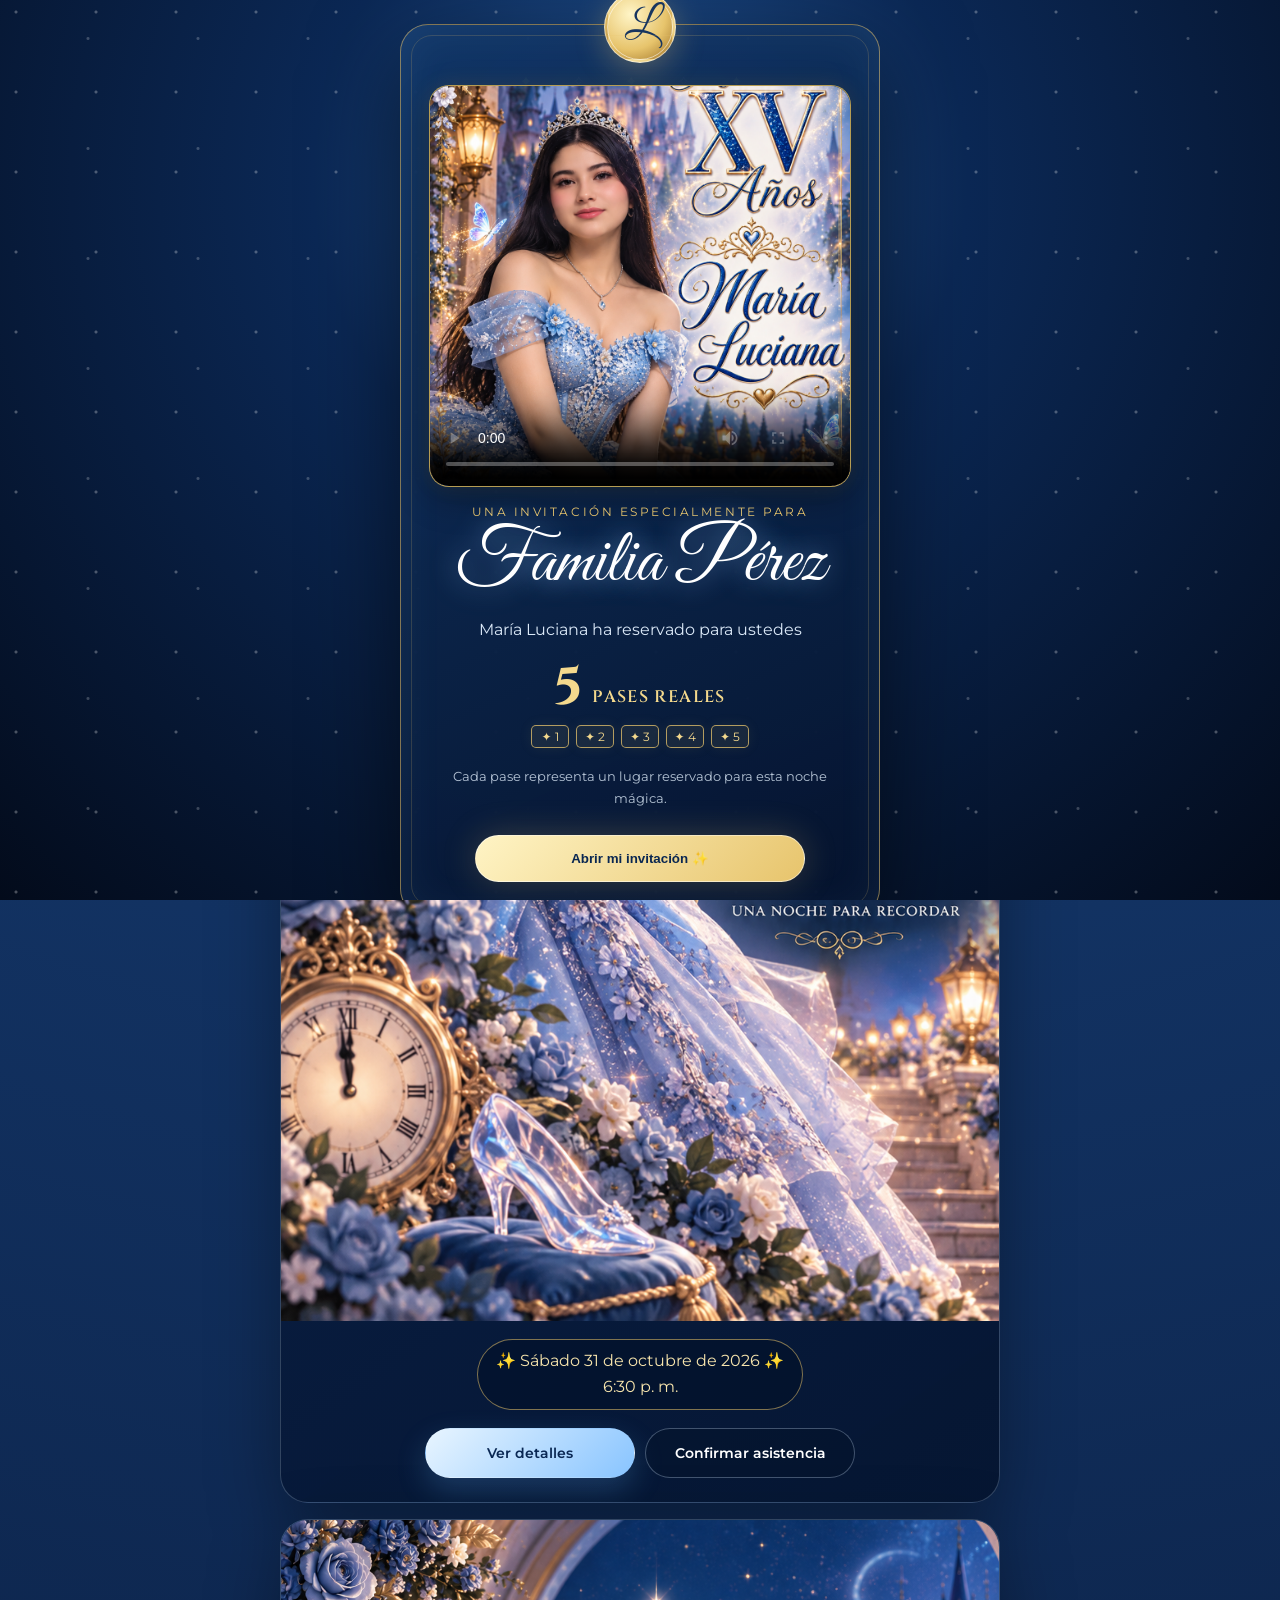
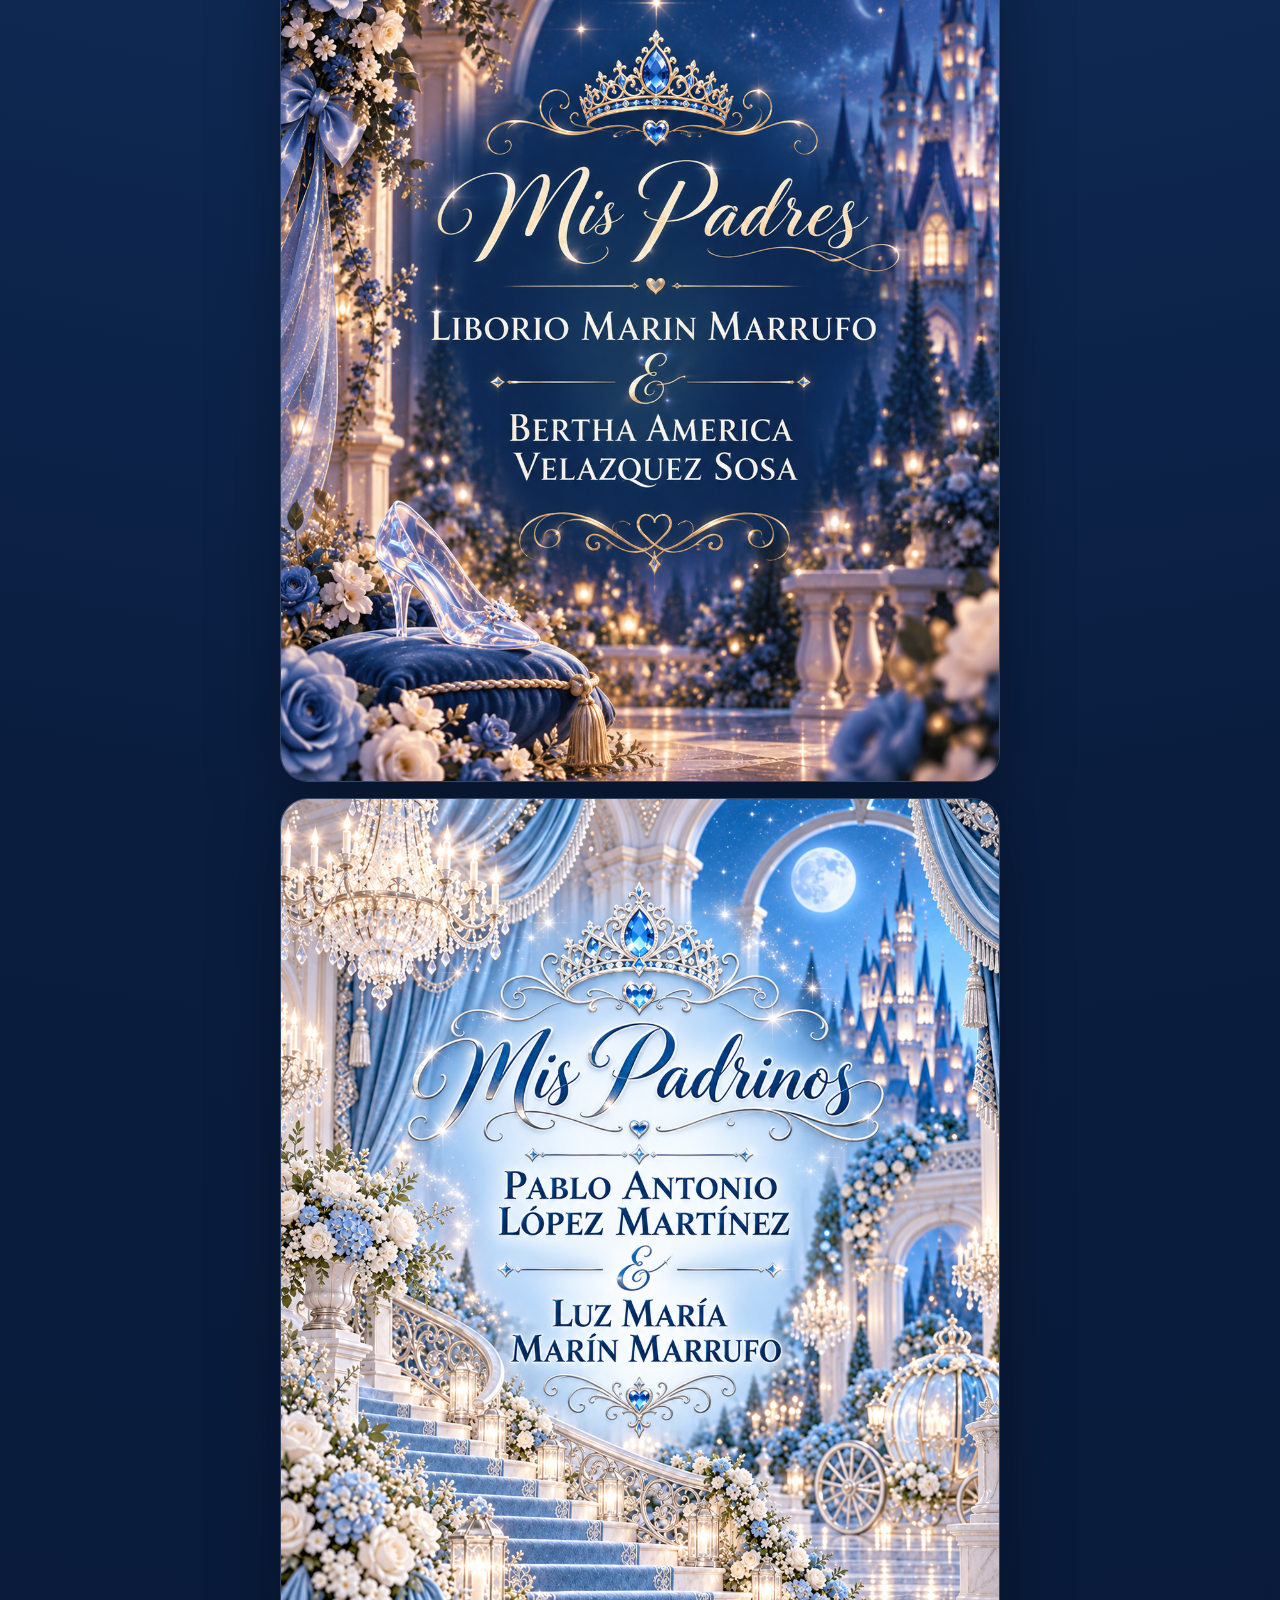
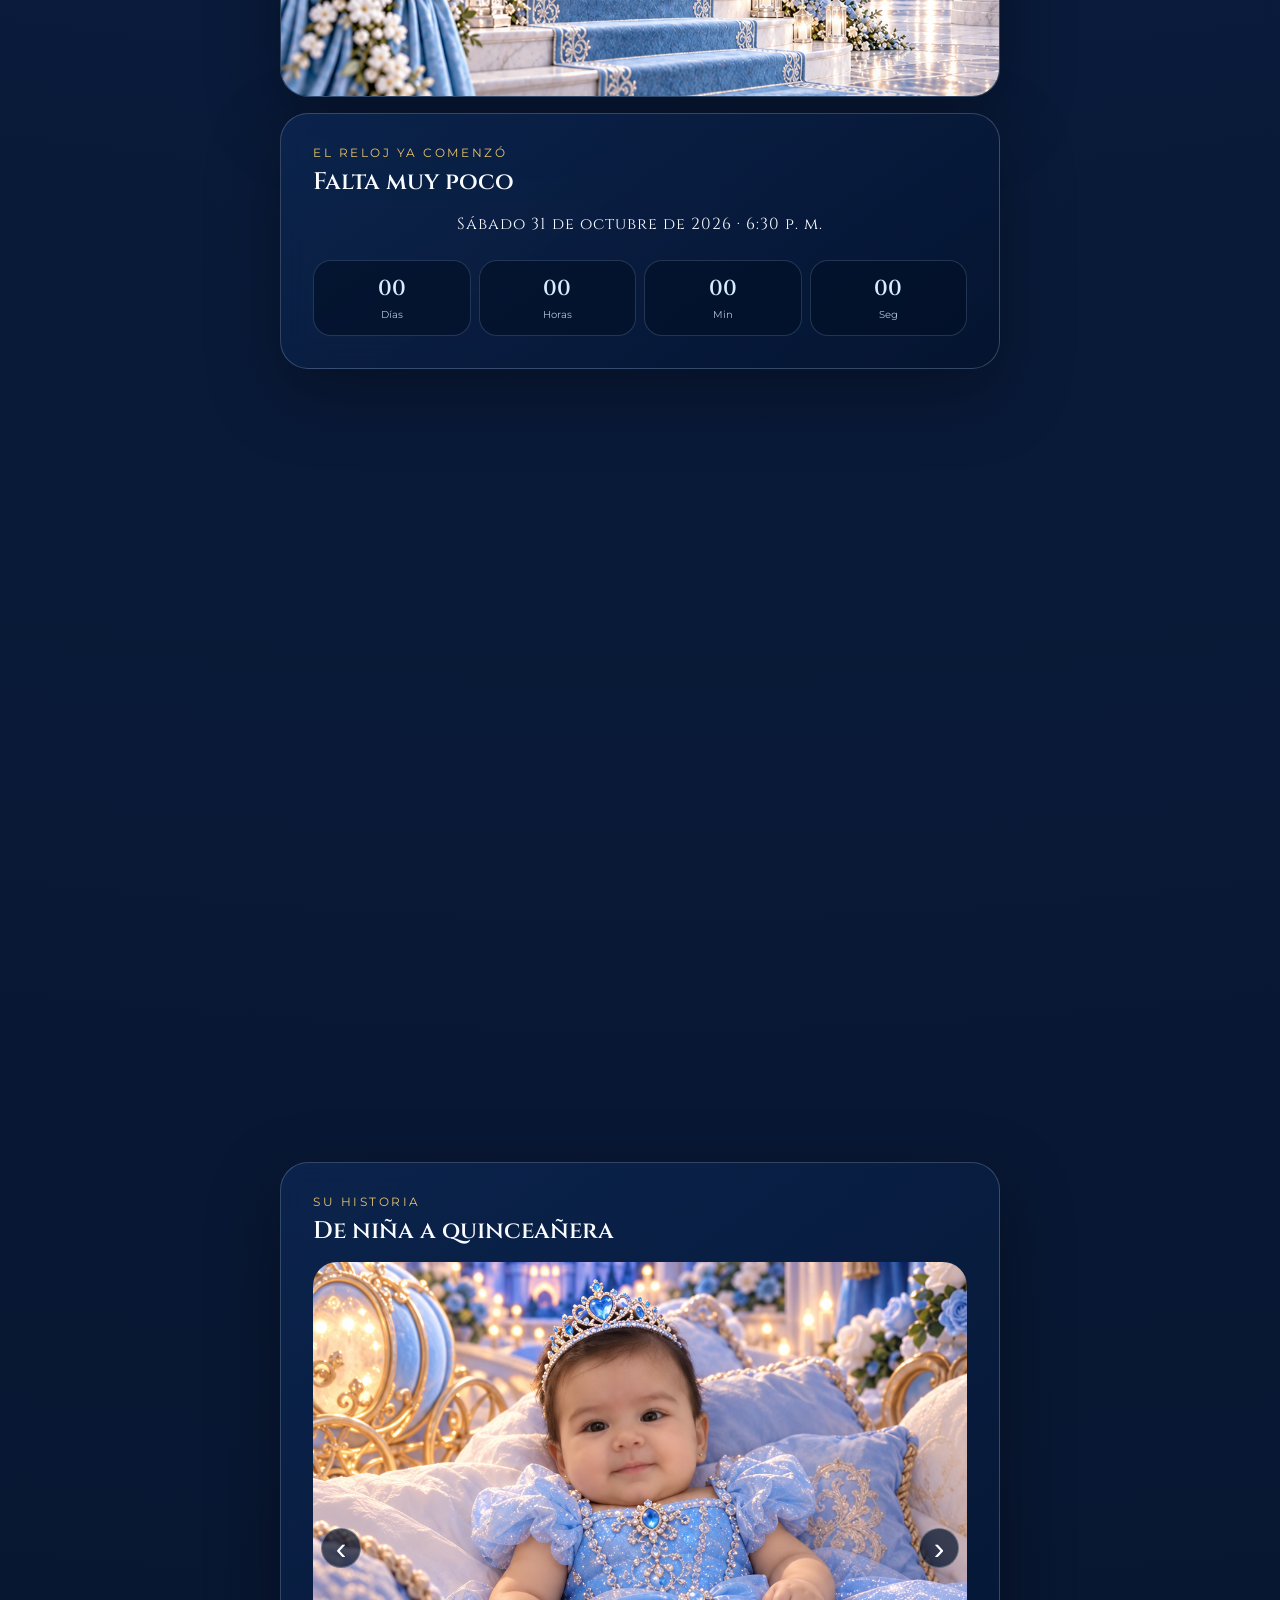
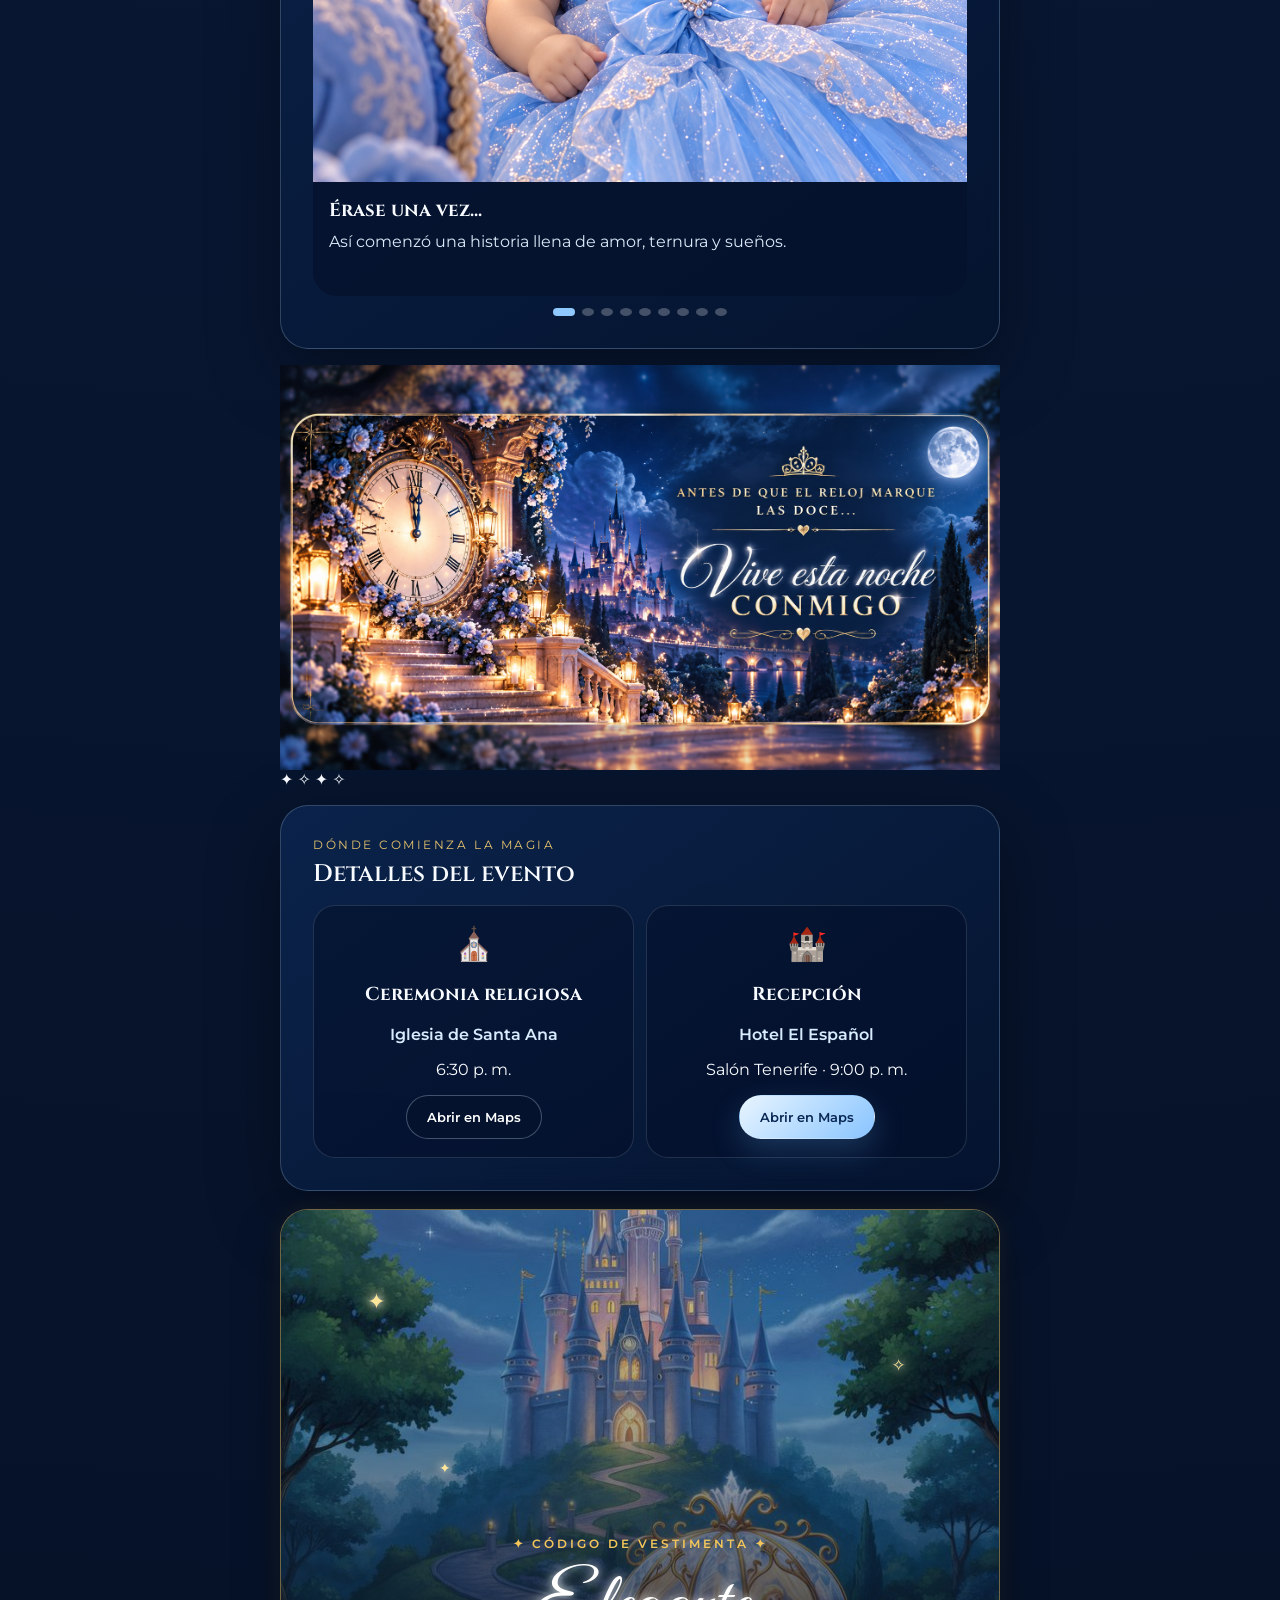
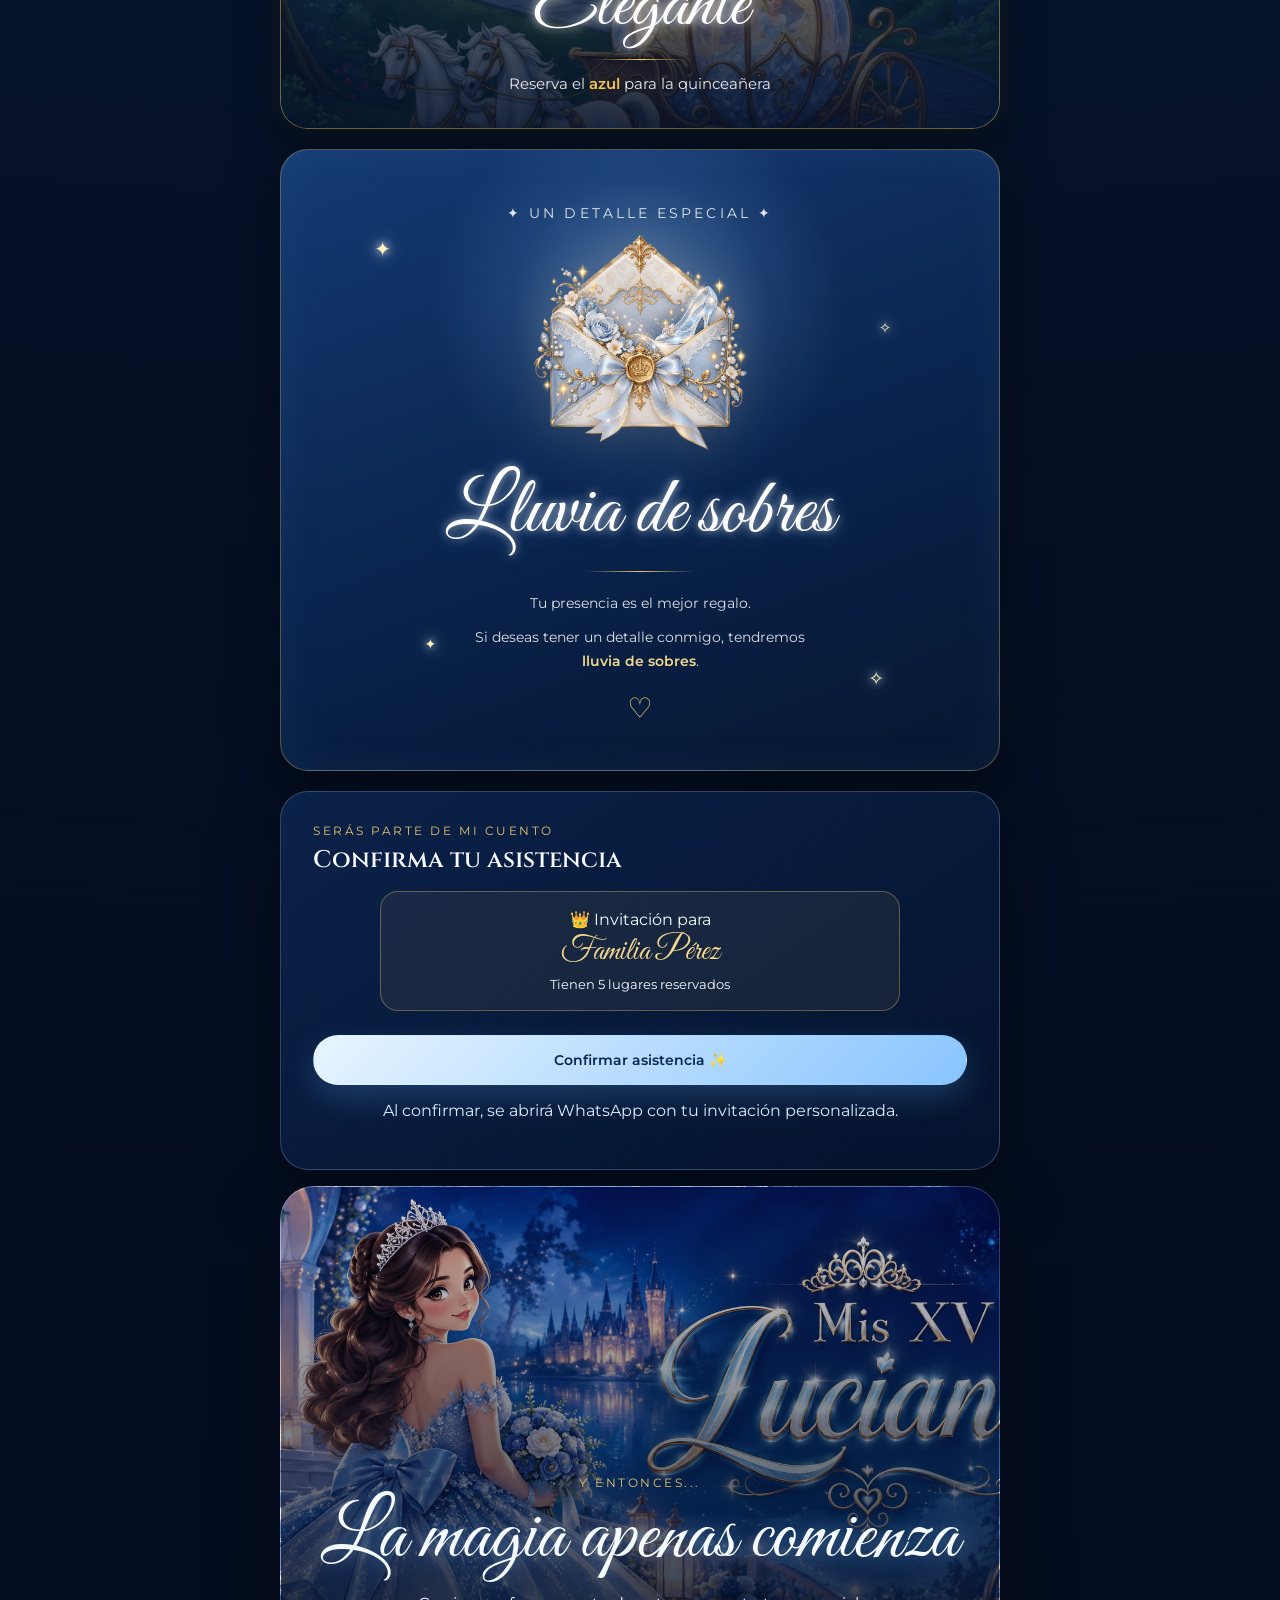
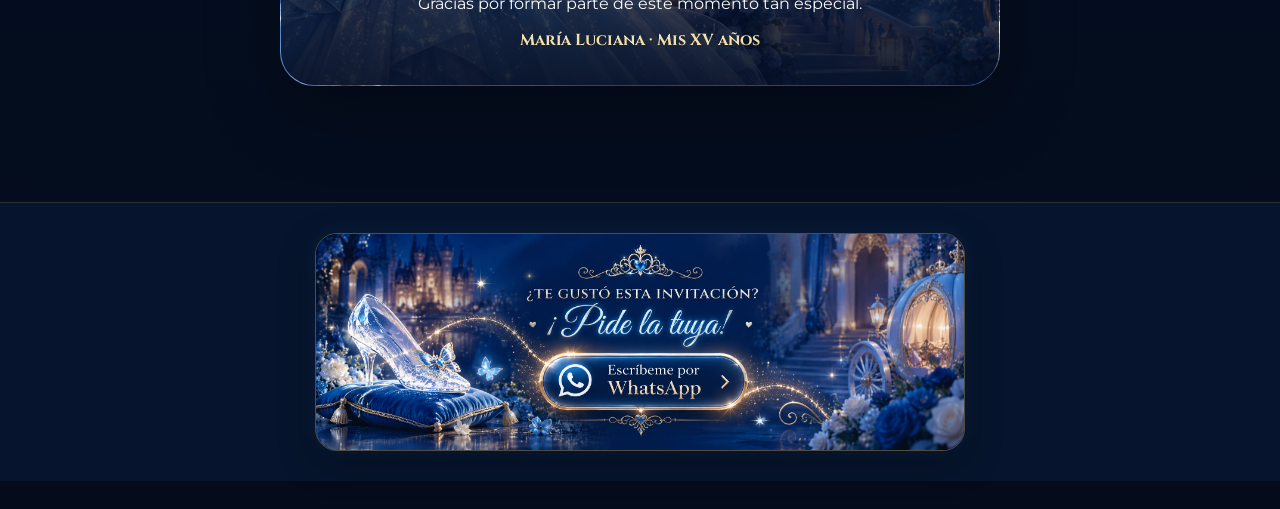
==== commit 29b3602c: "chore" ====
--- a/index.html
+++ b/index.html
@@ -458,26 +458,23 @@
   </main>
 <footer class="creator-footer">
 
-  <div class="creator-footer__content">
-
-    <span class="creator-footer__sparkle">✦</span>
-
-    <p class="creator-footer__subtitle">
-      Diseñamos invitaciones digitales para momentos especiales
-    </p>
-
-    <a
-      class="creator-footer__contact"
-      href="https://wa.me/525534633490?text=Hola%2C%20vi%20la%20invitaci%C3%B3n%20de%20Mar%C3%ADa%20Luciana%20y%20me%20gustar%C3%ADa%20informaci%C3%B3n%20para%20crear%20una%20invitaci%C3%B3n."
-      target="_blank"
-      rel="noopener">
-
-      <span>♡</span>
-      Quiero información
-
-    </a>
-
-  </div>
+  <a
+    class="creator-footer__promo"
+    href="https://wa.me/525534633490?text=Hola%2C%20vi%20la%20invitaci%C3%B3n%20de%20Mar%C3%ADa%20Luciana%20y%20me%20gustar%C3%ADa%20informaci%C3%B3n%20para%20crear%20una%20invitaci%C3%B3n."
+    target="_blank"
+    rel="noopener"
+    aria-label="Solicitar información para una invitación por WhatsApp"
+  >
+
+    <img
+      src="./img/venta.png"
+      alt="¿Te gustó esta invitación? Pide la tuya por WhatsApp"
+      class="creator-footer__image"
+    >
+
+    <span class="creator-footer__shine"></span>
+
+  </a>
 
 </footer>
 </main>
--- a/styles.css
+++ b/styles.css
@@ -2558,4 +2558,109 @@
       drop-shadow(0 16px 30px rgba(0, 0, 0, 0.28))
       drop-shadow(0 0 25px rgba(231, 196, 108, 0.25));
   }
+}
+
+.creator-footer {
+  width: 100%;
+  padding: 30px 20px;
+  background: #06152d;
+
+  display: flex;
+  justify-content: center;
+  align-items: center;
+}
+
+.creator-footer__promo {
+  position: relative;
+  display: block;
+
+  /* 👇 MÁS PEQUEÑA */
+  width: 100%;
+  max-width: 650px;
+
+  overflow: hidden;
+  border-radius: 22px;
+
+  border: 1px solid rgba(218, 185, 105, 0.35);
+
+  box-shadow:
+    0 12px 35px rgba(0, 0, 0, 0.35),
+    0 0 20px rgba(84, 150, 255, 0.12);
+
+  transition:
+    transform 0.4s ease,
+    box-shadow 0.4s ease;
+}
+
+.creator-footer__image {
+  width: 100%;
+  height: auto;
+  display: block;
+
+  transition:
+    transform 0.6s ease,
+    filter 0.6s ease;
+}
+
+.creator-footer__promo:hover {
+  transform: translateY(-4px) scale(1.015);
+
+  box-shadow:
+    0 18px 45px rgba(0, 0, 0, 0.45),
+    0 0 25px rgba(106, 169, 255, 0.22);
+}
+
+.creator-footer__promo:hover .creator-footer__image {
+  transform: scale(1.025);
+  filter: brightness(1.07);
+}
+
+
+/* ✨ BRILLO */
+.creator-footer__shine {
+  position: absolute;
+  top: -50%;
+  left: -80%;
+
+  width: 35%;
+  height: 200%;
+
+  background: linear-gradient(
+    120deg,
+    transparent,
+    rgba(255,255,255,0.05),
+    rgba(255,255,255,0.5),
+    rgba(255,255,255,0.05),
+    transparent
+  );
+
+  transform: rotate(15deg);
+  animation: footerShine 4.5s infinite;
+
+  pointer-events: none;
+}
+
+@keyframes footerShine {
+  0%,
+  55% {
+    left: -80%;
+  }
+
+  100% {
+    left: 140%;
+  }
+}
+
+
+/* 📱 CELULAR */
+@media (max-width: 600px) {
+
+  .creator-footer {
+    padding: 22px 18px 30px;
+  }
+
+  .creator-footer__promo {
+    max-width: 420px;
+    border-radius: 17px;
+  }
 }
